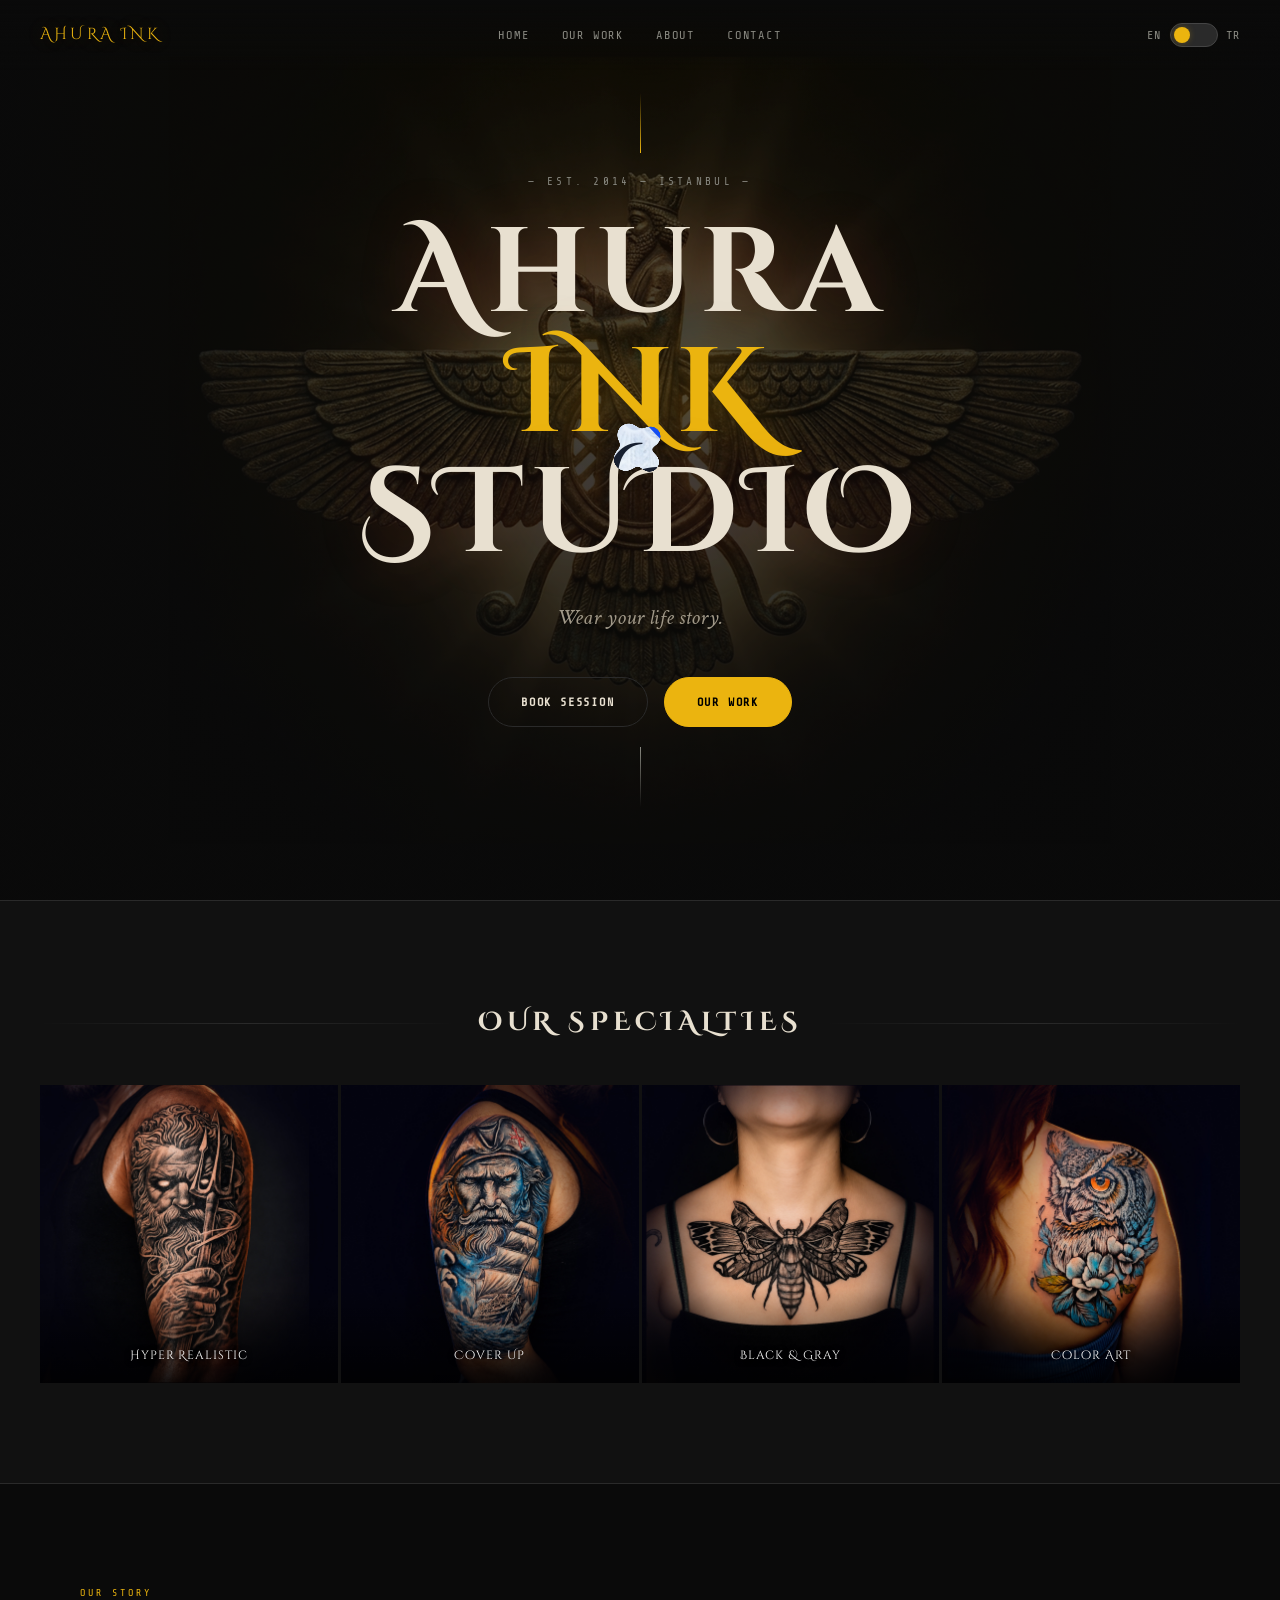
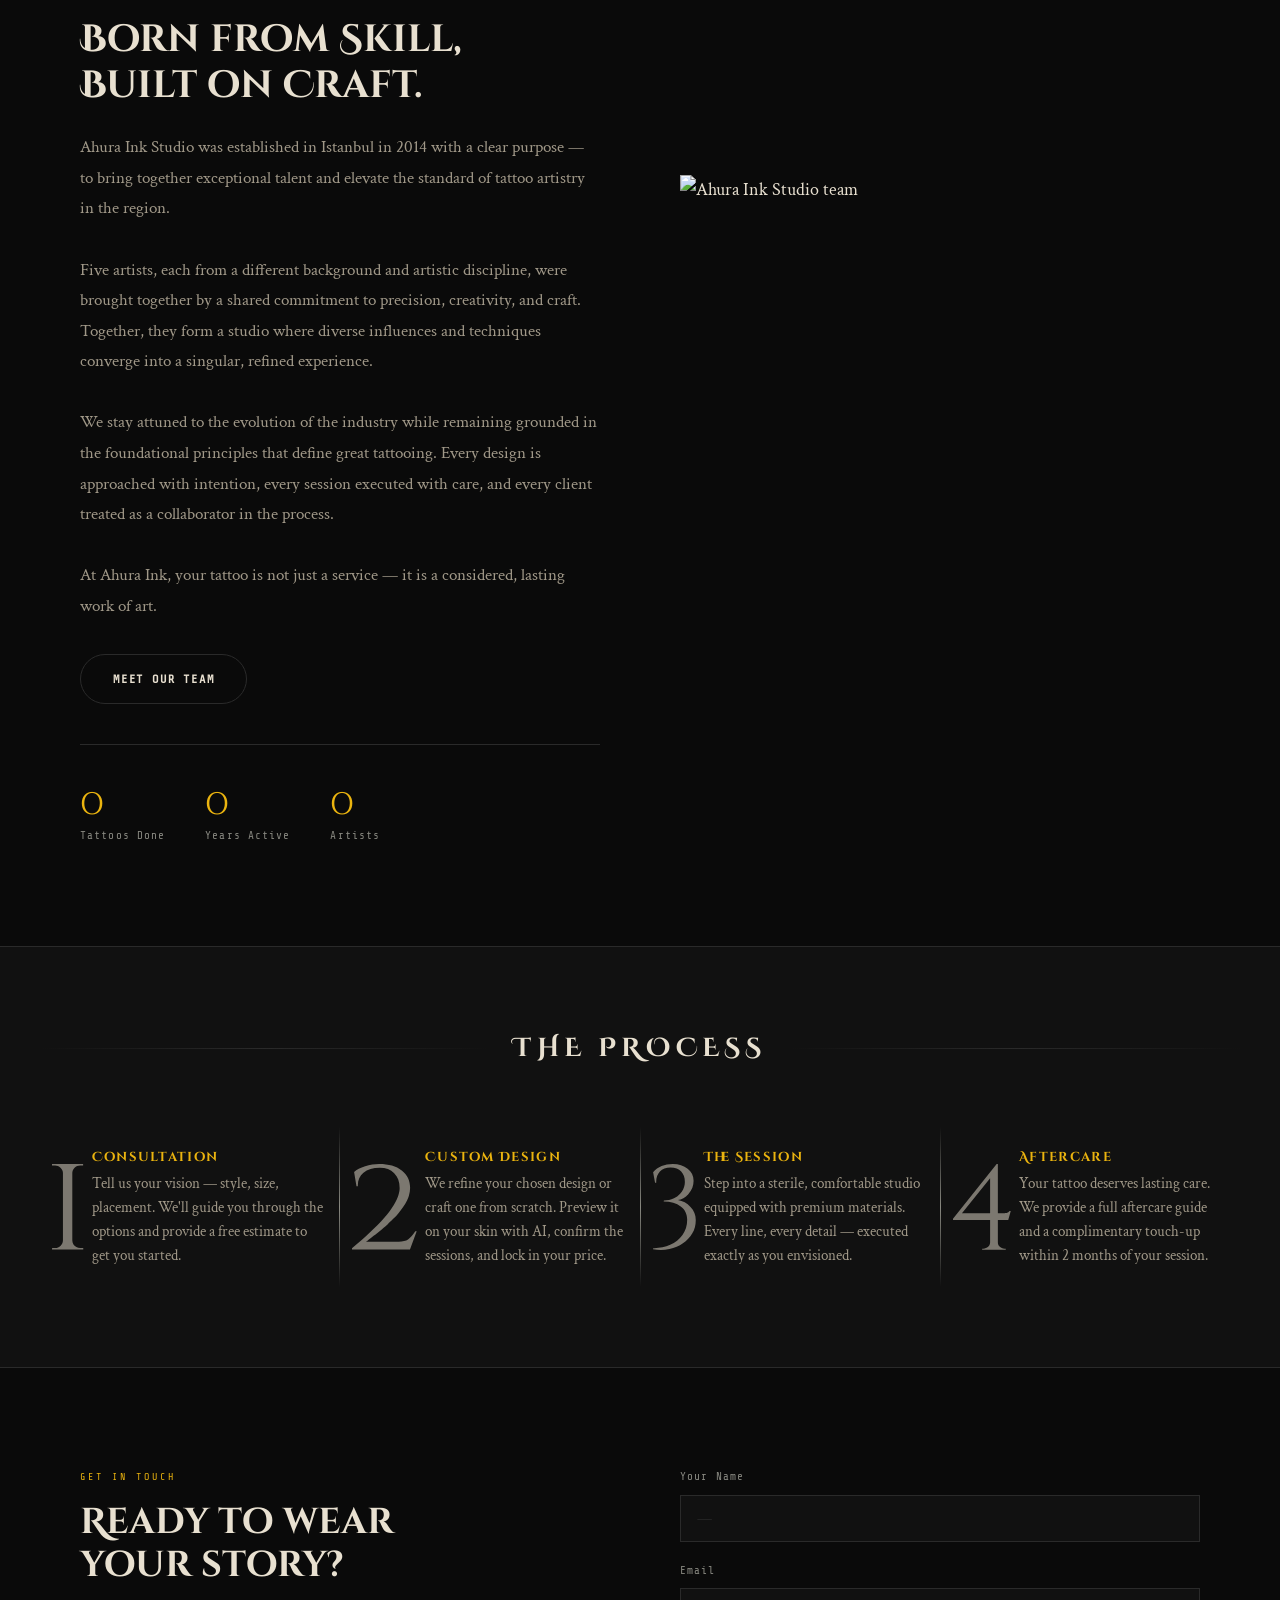
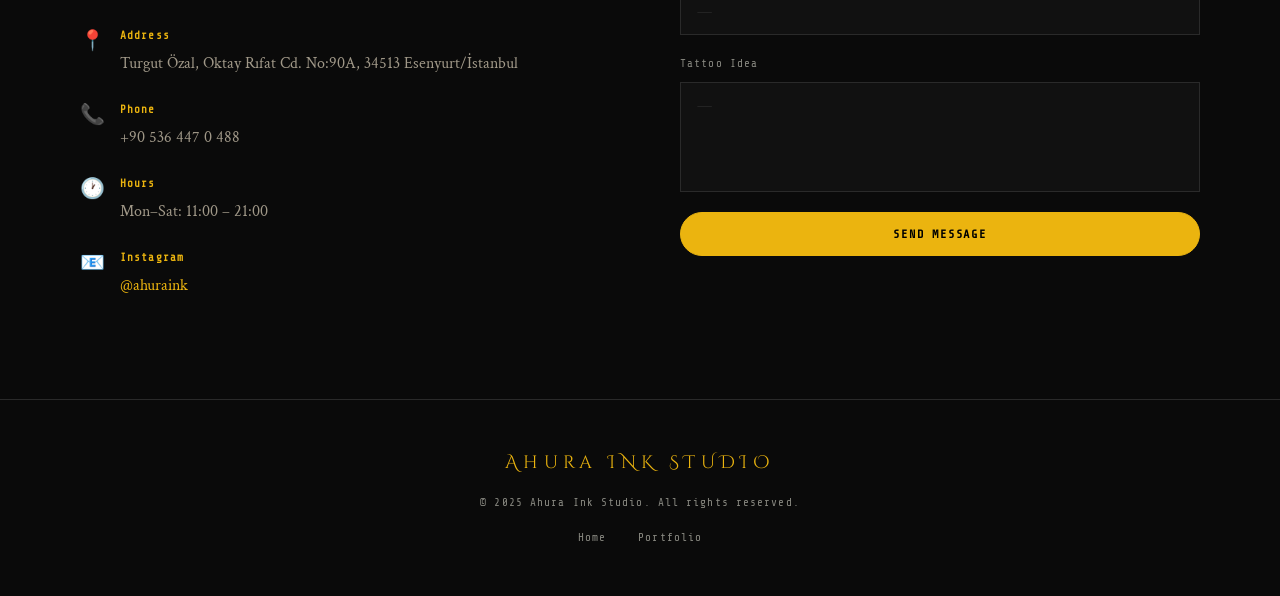
==== index.html @ 0454ef9c "Update index.html" ====
<!DOCTYPE html>
<html lang="en">
<head>
  <meta charset="UTF-8" />
  <meta name="viewport" content="width=device-width, initial-scale=1.0" />
  <title>Ahura INK STUDIO — Tattoo</title>
  <link rel="stylesheet" href="style.css" />
  <link rel="preconnect" href="https://fonts.googleapis.com" />
  <link href="https://fonts.googleapis.com/css2?family=Cinzel+Decorative:wght@400;700;900&family=Crimson+Text:ital,wght@0,400;0,600;1,400&family=Share+Tech+Mono&display=swap" rel="stylesheet" />
</head>
<body>
  <div id="ink-cursor">
    <svg viewBox="0 0 28 36" xmlns="http://www.w3.org/2000/svg">
      <path id="ink-path" d="M14 2 C14 2 24 12 24 22 C24 29 19.5 34 14 34 C8.5 34 4 29 4 22 C4 12 14 2 14 2 Z"/>
    </svg>
  </div>

  <!-- NAV -->
  <nav class="nav">
    <a href="index.html" class="nav-logo">AHURA INK</a>
    <div class="nav-links">
      <a href="index.html" class="nav-link" data-en="Home" data-tr="Ana Sayfa">Home</a>
      <a href="portfolio.html" class="nav-link" data-en="Our Work" data-tr="Eserlerimiz">Our Work</a>
      <a href="#about" class="nav-link" data-en="About" data-tr="Hakkımızda">About</a>
      <a href="#contact" class="nav-link" data-en="Contact" data-tr="İletişim">Contact</a>
    </div>
    <div class="nav-right">
      <span class="lang-label">EN</span>
      <label class="lang-switch">
        <input type="checkbox" id="langToggle" onchange="toggleLang(this)">
        <span class="lang-slider"></span>
      </label>
      <span class="lang-label">TR</span>
    </div>
    <div class="nav-mobile-right">
      <button class="mobile-lang-btn" id="mobileLangBtn" onclick="toggleMobileLangBtn()">TR</button>
      <button class="burger" onclick="toggleMenu()" aria-label="Menu">&#9776;</button>
    </div>
  </nav>

  <!-- MOBILE MENU -->
  <div class="mobile-menu" id="mobileMenu">
    <a href="index.html" onclick="toggleMenu()" data-en="Home" data-tr="Ana Sayfa">Home</a>
    <a href="portfolio.html" onclick="toggleMenu()" data-en="Our Work" data-tr="Eserlerimiz">Our Work</a>
    <a href="#about" onclick="toggleMenu()" data-en="About" data-tr="Hakkımızda">About</a>
    <a href="#contact" onclick="toggleMenu()" data-en="Contact" data-tr="İletişim">Contact</a>
  </div>

  <!-- HERO -->
  <section class="hero">
    <div class="hero-bg">
      <div class="noise-overlay"></div>
    </div>
    <div class="hero-content">
      <div class="hero-line-top"></div>
      <p class="hero-sub" data-en="— EST. 2014 — ISTANBUL —" data-tr="— KUR. 2014 — İSTANBUL —">— EST. 2014 — ISTANBUL —</p>
      <h1 class="hero-title">Ahura<br/><span class="title-accent">INK</span><br/>STUDIO</h1>
      <p class="hero-tagline" data-en="Wear your life story." data-tr="Hayat hikâyenizi giy.">Wear your life story.</p>
      <div class="hero-cta">
        <a href="#contact" class="btn-ghost" data-en="Book Session" data-tr="Randevu Al">Book Session</a>
        <a href="portfolio.html" class="btn-primary" data-en="Our Work" data-tr="Eserlerimiz">Our Work</a>
      </div>
      <div class="hero-line-bottom"></div>
    </div>
  </section>

  <!-- STYLES SECTION -->
  <section class="styles-section" id="styles">
    <div class="section-header">
      <div class="section-line"></div>
      <h2 data-en="OUR SPECIALTIES" data-tr="UZMANLIKLARIMIZ">OUR SPECIALTIES</h2>
      <div class="section-line"></div>
    </div>
    <div class="specialty-grid">

      <div class="specialty-card" style="animation-delay:.1s" data-filter="realistic" onclick="goToPortfolio('realistic')">
        <div class="specialty-img-wrap">
          <div class="specialty-img" style="background-image: url('@HyperRealistic_Cover.jpg');"></div>
        </div>
        <div class="specialty-footer">
          <h3 class="specialty-title" data-en="Hyper Realistic" data-tr="Hiper-Gerçekçi">Hyper Realistic</h3>
          <svg class="specialty-arrow" viewBox="0 0 180 144" fill="none" xmlns="http://www.w3.org/2000/svg">
            <g filter="url(#sa1)">
              <path d="M107.507 60C107.683 60 107.851 60.0786 107.965 60.2133C111.539 64.426 115.443 67.6621 119.678 69.9215C119.875 70.0267 120 70.2318 120 70.456V73.6259C120 73.8547 119.87 74.0632 119.667 74.1665C115.436 76.3137 111.536 79.5196 107.965 83.7836C107.851 83.9201 107.682 84 107.505 84H101.737C101.318 84 101.029 83.5789 101.187 83.1894C101.699 81.9224 102.251 80.7381 102.845 79.6365C103.421 78.5189 104.055 77.4594 104.746 76.4585C104.986 76.1114 104.818 75.6236 104.407 75.5328C103.631 75.3615 102.724 75.2286 101.597 75.2227L82.3589 75.0123C75.0893 74.9261 69.7394 75.699 66.3095 77.3314C64.9115 77.995 63.7917 78.8085 62.9501 79.7713C62.1087 80.7341 61.5276 81.5916 61.2074 82.3441C60.91 83.0432 60.8299 83.4279 60.6086 83.5021C60.5537 83.5206 60.4944 83.507 60.4389 83.4903C60.2011 83.419 60.0308 83.2071 60.0186 82.9583C59.8369 79.2397 60.9851 77.056 63.4627 74.2523C66.1511 71.1482 69.9457 69.0821 74.8462 68.0537C77.4574 67.4996 80.3072 67.2732 83.3952 67.3746L87.9158 67.534L90.1804 67.6682L100.027 67.9998C100.52 68.0255 101.192 68.0537 102.042 68.0848C102.923 68.1284 103.536 68.1682 103.881 68.2037L104.08 68.2048C104.564 68.2076 104.852 67.6614 104.589 67.2542C104.006 66.3527 103.455 65.4193 102.935 64.4543C102.341 63.302 101.788 62.0875 101.276 60.811C101.119 60.421 101.408 60 101.827 60H107.507Z" fill="#000000"/>
            </g>
            <defs>
              <filter id="sa1" x="0" y="0" width="180" height="144" filterUnits="userSpaceOnUse" color-interpolation-filters="sRGB">
                <feFlood flood-opacity="0" result="BackgroundImageFix"/>
                <feColorMatrix in="SourceAlpha" type="matrix" values="0 0 0 0 0 0 0 0 0 0 0 0 0 0 0 0 0 0 127 0" result="hardAlpha"/>
                <feOffset/><feGaussianBlur stdDeviation="30"/>
                <feComposite in2="hardAlpha" operator="out"/>
                <feColorMatrix type="matrix" values="0 0 0 0 0.922 0 0 0 0 0.706 0 0 0 0 0.059 0 0 0 0.35 0"/>
                <feBlend mode="normal" in2="BackgroundImageFix" result="effect1_dropShadow"/>
                <feBlend mode="normal" in="SourceGraphic" in2="effect1_dropShadow" result="shape"/>
              </filter>
            </defs>
          </svg>
        </div>
      </div>
      <div class="specialty-card" style="animation-delay:.2s" data-filter="coverup" onclick="goToPortfolio('coverup')">
        <div class="specialty-img-wrap">
          <div class="specialty-img" style="background-image: url('@CoverUp_Cover.jpg');"></div>
        </div>
        <div class="specialty-footer">
          <h3 class="specialty-title" data-en="Cover Up" data-tr="Kapatma Dövmesi">Cover Up</h3>
          <svg class="specialty-arrow" viewBox="0 0 180 144" fill="none" xmlns="http://www.w3.org/2000/svg">
            <g filter="url(#sa2)">
              <path d="M107.507 60C107.683 60 107.851 60.0786 107.965 60.2133C111.539 64.426 115.443 67.6621 119.678 69.9215C119.875 70.0267 120 70.2318 120 70.456V73.6259C120 73.8547 119.87 74.0632 119.667 74.1665C115.436 76.3137 111.536 79.5196 107.965 83.7836C107.851 83.9201 107.682 84 107.505 84H101.737C101.318 84 101.029 83.5789 101.187 83.1894C101.699 81.9224 102.251 80.7381 102.845 79.6365C103.421 78.5189 104.055 77.4594 104.746 76.4585C104.986 76.1114 104.818 75.6236 104.407 75.5328C103.631 75.3615 102.724 75.2286 101.597 75.2227L82.3589 75.0123C75.0893 74.9261 69.7394 75.699 66.3095 77.3314C64.9115 77.995 63.7917 78.8085 62.9501 79.7713C62.1087 80.7341 61.5276 81.5916 61.2074 82.3441C60.91 83.0432 60.8299 83.4279 60.6086 83.5021C60.5537 83.5206 60.4944 83.507 60.4389 83.4903C60.2011 83.419 60.0308 83.2071 60.0186 82.9583C59.8369 79.2397 60.9851 77.056 63.4627 74.2523C66.1511 71.1482 69.9457 69.0821 74.8462 68.0537C77.4574 67.4996 80.3072 67.2732 83.3952 67.3746L87.9158 67.534L90.1804 67.6682L100.027 67.9998C100.52 68.0255 101.192 68.0537 102.042 68.0848C102.923 68.1284 103.536 68.1682 103.881 68.2037L104.08 68.2048C104.564 68.2076 104.852 67.6614 104.589 67.2542C104.006 66.3527 103.455 65.4193 102.935 64.4543C102.341 63.302 101.788 62.0875 101.276 60.811C101.119 60.421 101.408 60 101.827 60H107.507Z" fill="#000000"/>
            </g>
            <defs>
              <filter id="sa2" x="0" y="0" width="180" height="144" filterUnits="userSpaceOnUse" color-interpolation-filters="sRGB">
                <feFlood flood-opacity="0" result="BackgroundImageFix"/>
                <feColorMatrix in="SourceAlpha" type="matrix" values="0 0 0 0 0 0 0 0 0 0 0 0 0 0 0 0 0 0 127 0" result="hardAlpha"/>
                <feOffset/><feGaussianBlur stdDeviation="30"/>
                <feComposite in2="hardAlpha" operator="out"/>
                <feColorMatrix type="matrix" values="0 0 0 0 0.922 0 0 0 0 0.706 0 0 0 0 0.059 0 0 0 0.35 0"/>
                <feBlend mode="normal" in2="BackgroundImageFix" result="effect1_dropShadow"/>
                <feBlend mode="normal" in="SourceGraphic" in2="effect1_dropShadow" result="shape"/>
              </filter>
            </defs>
          </svg>
        </div>
      </div>
      <div class="specialty-card" style="animation-delay:.3s" data-filter="blackgrey" onclick="goToPortfolio('blackgrey')">
        <div class="specialty-img-wrap">
          <div class="specialty-img" style="background-image: url('@BlackGray_Cover.jpg');"></div>
        </div>
        <div class="specialty-footer">
          <h3 class="specialty-title" data-en="Black &amp; Gray" data-tr="Siyah &amp; Gri">Black &amp; Gray</h3>
          <svg class="specialty-arrow" viewBox="0 0 180 144" fill="none" xmlns="http://www.w3.org/2000/svg">
            <g filter="url(#sa3)">
              <path d="M107.507 60C107.683 60 107.851 60.0786 107.965 60.2133C111.539 64.426 115.443 67.6621 119.678 69.9215C119.875 70.0267 120 70.2318 120 70.456V73.6259C120 73.8547 119.87 74.0632 119.667 74.1665C115.436 76.3137 111.536 79.5196 107.965 83.7836C107.851 83.9201 107.682 84 107.505 84H101.737C101.318 84 101.029 83.5789 101.187 83.1894C101.699 81.9224 102.251 80.7381 102.845 79.6365C103.421 78.5189 104.055 77.4594 104.746 76.4585C104.986 76.1114 104.818 75.6236 104.407 75.5328C103.631 75.3615 102.724 75.2286 101.597 75.2227L82.3589 75.0123C75.0893 74.9261 69.7394 75.699 66.3095 77.3314C64.9115 77.995 63.7917 78.8085 62.9501 79.7713C62.1087 80.7341 61.5276 81.5916 61.2074 82.3441C60.91 83.0432 60.8299 83.4279 60.6086 83.5021C60.5537 83.5206 60.4944 83.507 60.4389 83.4903C60.2011 83.419 60.0308 83.2071 60.0186 82.9583C59.8369 79.2397 60.9851 77.056 63.4627 74.2523C66.1511 71.1482 69.9457 69.0821 74.8462 68.0537C77.4574 67.4996 80.3072 67.2732 83.3952 67.3746L87.9158 67.534L90.1804 67.6682L100.027 67.9998C100.52 68.0255 101.192 68.0537 102.042 68.0848C102.923 68.1284 103.536 68.1682 103.881 68.2037L104.08 68.2048C104.564 68.2076 104.852 67.6614 104.589 67.2542C104.006 66.3527 103.455 65.4193 102.935 64.4543C102.341 63.302 101.788 62.0875 101.276 60.811C101.119 60.421 101.408 60 101.827 60H107.507Z" fill="#000000"/>
            </g>
            <defs>
              <filter id="sa3" x="0" y="0" width="180" height="144" filterUnits="userSpaceOnUse" color-interpolation-filters="sRGB">
                <feFlood flood-opacity="0" result="BackgroundImageFix"/>
                <feColorMatrix in="SourceAlpha" type="matrix" values="0 0 0 0 0 0 0 0 0 0 0 0 0 0 0 0 0 0 127 0" result="hardAlpha"/>
                <feOffset/><feGaussianBlur stdDeviation="30"/>
                <feComposite in2="hardAlpha" operator="out"/>
                <feColorMatrix type="matrix" values="0 0 0 0 0.922 0 0 0 0 0.706 0 0 0 0 0.059 0 0 0 0.35 0"/>
                <feBlend mode="normal" in2="BackgroundImageFix" result="effect1_dropShadow"/>
                <feBlend mode="normal" in="SourceGraphic" in2="effect1_dropShadow" result="shape"/>
              </filter>
            </defs>
          </svg>
        </div>
      </div>
      <div class="specialty-card" style="animation-delay:.4s" data-filter="colorart" onclick="goToPortfolio('colorart')">
        <div class="specialty-img-wrap">
          <div class="specialty-img" style="background-image: url('@ColorArt_Cover.jpg');"></div>
        </div>
        <div class="specialty-footer">
          <h3 class="specialty-title" data-en="Color Art" data-tr="Renkli Sanat">Color Art</h3>
          <svg class="specialty-arrow" viewBox="0 0 180 144" fill="none" xmlns="http://www.w3.org/2000/svg">
            <g filter="url(#sa4)">
              <path d="M107.507 60C107.683 60 107.851 60.0786 107.965 60.2133C111.539 64.426 115.443 67.6621 119.678 69.9215C119.875 70.0267 120 70.2318 120 70.456V73.6259C120 73.8547 119.87 74.0632 119.667 74.1665C115.436 76.3137 111.536 79.5196 107.965 83.7836C107.851 83.9201 107.682 84 107.505 84H101.737C101.318 84 101.029 83.5789 101.187 83.1894C101.699 81.9224 102.251 80.7381 102.845 79.6365C103.421 78.5189 104.055 77.4594 104.746 76.4585C104.986 76.1114 104.818 75.6236 104.407 75.5328C103.631 75.3615 102.724 75.2286 101.597 75.2227L82.3589 75.0123C75.0893 74.9261 69.7394 75.699 66.3095 77.3314C64.9115 77.995 63.7917 78.8085 62.9501 79.7713C62.1087 80.7341 61.5276 81.5916 61.2074 82.3441C60.91 83.0432 60.8299 83.4279 60.6086 83.5021C60.5537 83.5206 60.4944 83.507 60.4389 83.4903C60.2011 83.419 60.0308 83.2071 60.0186 82.9583C59.8369 79.2397 60.9851 77.056 63.4627 74.2523C66.1511 71.1482 69.9457 69.0821 74.8462 68.0537C77.4574 67.4996 80.3072 67.2732 83.3952 67.3746L87.9158 67.534L90.1804 67.6682L100.027 67.9998C100.52 68.0255 101.192 68.0537 102.042 68.0848C102.923 68.1284 103.536 68.1682 103.881 68.2037L104.08 68.2048C104.564 68.2076 104.852 67.6614 104.589 67.2542C104.006 66.3527 103.455 65.4193 102.935 64.4543C102.341 63.302 101.788 62.0875 101.276 60.811C101.119 60.421 101.408 60 101.827 60H107.507Z" fill="#000000"/>
            </g>
            <defs>
              <filter id="sa4" x="0" y="0" width="180" height="144" filterUnits="userSpaceOnUse" color-interpolation-filters="sRGB">
                <feFlood flood-opacity="0" result="BackgroundImageFix"/>
                <feColorMatrix in="SourceAlpha" type="matrix" values="0 0 0 0 0 0 0 0 0 0 0 0 0 0 0 0 0 0 127 0" result="hardAlpha"/>
                <feOffset/><feGaussianBlur stdDeviation="30"/>
                <feComposite in2="hardAlpha" operator="out"/>
                <feColorMatrix type="matrix" values="0 0 0 0 0.922 0 0 0 0 0.706 0 0 0 0 0.059 0 0 0 0.35 0"/>
                <feBlend mode="normal" in2="BackgroundImageFix" result="effect1_dropShadow"/>
                <feBlend mode="normal" in="SourceGraphic" in2="effect1_dropShadow" result="shape"/>
              </filter>
            </defs>
          </svg>
        </div>
      </div>

    </div>
  </section>

  <!-- ABOUT -->
  <section class="about-section" id="about">
    <div class="about-grid">
      <div class="about-text">
        <div class="section-tag" data-en="OUR STORY" data-tr="HİKAYEMİZ">OUR STORY</div>
        <h2 data-en="Born from Skill,<br/>Built on Craft." data-tr="Beceriden Doğdu,<br/>Ustalıkla İnşa Edildi.">Born from Skill,<br/>Built on Craft.</h2>
        <p data-en="Ahura Ink Studio was established in Istanbul in 2014 with a clear purpose — to bring together exceptional talent and elevate the standard of tattoo artistry in the region.<br><br>Five artists, each from a different background and artistic discipline, were brought together by a shared commitment to precision, creativity, and craft. Together, they form a studio where diverse influences and techniques converge into a singular, refined experience.<br><br>We stay attuned to the evolution of the industry while remaining grounded in the foundational principles that define great tattooing. Every design is approached with intention, every session executed with care, and every client treated as a collaborator in the process.<br><br>At Ahura Ink, your tattoo is not just a service — it is a considered, lasting work of art." data-tr="Ahura Ink Studio, 2014 yılında İstanbul'da net bir amaçla kuruldu — istisnai yetenekleri bir araya getirmek ve bölgedeki dövme sanatının standartlarını yükseltmek.<br><br>Farklı geçmişlerden ve sanatsal disiplinlerden gelen beş sanatçı; hassasiyet, yaratıcılık ve ustalığa olan ortak bağlılıkla bir araya geldi. Birlikte, çeşitli etkilerin ve tekniklerin tek, rafine bir deneyimde buluştuğu bir stüdyo oluşturdular.<br><br>Sektörün evrimine ayak uydururken, büyük dövme sanatını tanımlayan temel ilkelere bağlı kalıyoruz. Her tasarım niyetle ele alınır, her seans özenle uygulanır ve her müşteri süreçte bir ortak olarak değerlendirilir.<br><br>Ahura Ink'te dövmeniz yalnızca bir hizmet değil — düşünülmüş, kalıcı bir sanat eseridir.">Ahura Ink Studio was established in Istanbul in 2014 with a clear purpose — to bring together exceptional talent and elevate the standard of tattoo artistry in the region.<br><br>Five artists, each from a different background and artistic discipline, were brought together by a shared commitment to precision, creativity, and craft. Together, they form a studio where diverse influences and techniques converge into a singular, refined experience.<br><br>We stay attuned to the evolution of the industry while remaining grounded in the foundational principles that define great tattooing. Every design is approached with intention, every session executed with care, and every client treated as a collaborator in the process.<br><br>At Ahura Ink, your tattoo is not just a service — it is a considered, lasting work of art.</p>
        <div class="about-cta">
          <a href="about.html" class="btn-ghost" data-en="Meet Our Team" data-tr="Ekibimizle Tanışın">Meet Our Team</a>
        </div>
        <div class="about-stats">
          <div class="stat">
            <span class="stat-num" data-target="2000">0</span>
            <span class="stat-label" data-en="Tattoos Done" data-tr="Yapılan Dövme">Tattoos Done</span>
          </div>
          <div class="stat">
            <span class="stat-num" data-target="11">0</span>
            <span class="stat-label" data-en="Years Active" data-tr="Yıl Aktif">Years Active</span>
          </div>
          <div class="stat">
            <span class="stat-num" data-target="5">0</span>
            <span class="stat-label" data-en="Artists" data-tr="Sanatçı">Artists</span>
          </div>
        </div>
      </div>
      <div class="about-visual">
        <div class="about-photo">
          <img src="@About_Team.png" alt="Ahura Ink Studio team" />
        </div>
      </div>
    </div>
  </section>

  <!-- PROCESS -->
  <!-- PROCESS -->
  <section class="process-section">
    <div class="process-header">
      <div class="process-divider"></div>
      <h2 data-en="THE PROCESS" data-tr="SÜREÇ">THE PROCESS</h2>
      <div class="process-divider"></div>
    </div>
    <div class="process-steps">

      <div class="process-step">
        <img src="1.svg" class="step-svg" alt="1" />
        <div class="step-text">
          <h4 data-en="Consultation" data-tr="Danışma">Consultation</h4>
          <p data-en="Tell us your vision — style, size, placement. We'll guide you through the options and provide a free estimate to get you started." data-tr="Stilinizi, boyutunuzu ve yerleşiminizi bize anlatın. Seçenekler konusunda size rehberlik edip ücretsiz bir tahmin sunacağız.">Tell us your vision — style, size, placement. We'll guide you through the options and provide a free estimate to get you started.</p>
        </div>
      </div>

      <div class="process-step-divider"></div>

      <div class="process-step">
        <img src="2.svg" class="step-svg" alt="2" />
        <div class="step-text">
          <h4 data-en="Custom Design" data-tr="Özel Tasarım">Custom Design</h4>
          <p data-en="We refine your chosen design or craft one from scratch. Preview it on your skin with AI, confirm the sessions, and lock in your price." data-tr="Seçtiğiniz tasarımı geliştiriyor ya da sıfırdan oluşturuyoruz. Yapay zeka ile derinizde önizleyin, seansları onaylayın ve fiyatı sabitleyin.">We refine your chosen design or craft one from scratch. Preview it on your skin with AI, confirm the sessions, and lock in your price.</p>
        </div>
      </div>

      <div class="process-step-divider"></div>

      <div class="process-step">
        <img src="3.svg" class="step-svg" alt="3" />
        <div class="step-text">
          <h4 data-en="The Session" data-tr="Seans">The Session</h4>
          <p data-en="Step into a sterile, comfortable studio equipped with premium materials. Every line, every detail — executed exactly as you envisioned." data-tr="Premium malzemelerle donatılmış steril ve konforlu stüdyomuza adım atın. Her çizgi, her detay — tam hayal ettiğiniz gibi uygulandı.">Step into a sterile, comfortable studio equipped with premium materials. Every line, every detail — executed exactly as you envisioned.</p>
        </div>
      </div>

      <div class="process-step-divider"></div>

      <div class="process-step">
        <img src="4.svg" class="step-svg" alt="4" />
        <div class="step-text">
          <h4 data-en="Aftercare" data-tr="Bakım">Aftercare</h4>
          <p data-en="Your tattoo deserves lasting care. We provide a full aftercare guide and a complimentary touch-up within 2 months of your session." data-tr="Dövmeniz kalıcı bir ilgiyi hak ediyor. Kapsamlı bir bakım rehberi ve seans sonrası 2 ay içinde ücretsiz rötuş sunuyoruz.">Your tattoo deserves lasting care. We provide a full aftercare guide and a complimentary touch-up within 2 months of your session.</p>
        </div>
      </div>

    </div>
  </section>

  <!-- CONTACT -->
  <section class="contact-section" id="contact">
    <div class="contact-grid">
      <div class="contact-info">
        <div class="section-tag" data-en="GET IN TOUCH" data-tr="İLETİŞİME GEÇ">GET IN TOUCH</div>
        <h2 data-en="Ready to wear<br/>your story?" data-tr="Hikayeni<br/>taşımaya hazır mısın?">Ready to wear<br/>your story?</h2>
        <div class="contact-details">
          <div class="contact-item">
            <span class="contact-icon">📍</span>
            <div>
              <strong data-en="Address" data-tr="Adres">Address</strong>
              <p>Turgut Özal, Oktay Rıfat Cd. No:90A, 34513 Esenyurt/İstanbul</p>
            </div>
          </div>
          <div class="contact-item">
            <span class="contact-icon">📞</span>
            <div>
              <strong data-en="Phone" data-tr="Telefon">Phone</strong>
              <p>+90 536 447 0 488</p>
            </div>
          </div>
          <div class="contact-item">
            <span class="contact-icon">🕐</span>
            <div>
              <strong data-en="Hours" data-tr="Çalışma Saatleri">Hours</strong>
              <p data-en="Mon–Sat: 11:00 – 21:00" data-tr="Pzt–Cmt: 11:00 – 21:00">Mon–Sat: 11:00 – 21:00</p>
            </div>
          </div>
          <div class="contact-item">
            <span class="contact-icon">📧</span>
             <div>
              <strong>Instagram</strong>
              <p><a href="https://instagram.com/ahuraink" target="_blank" style="color:#EBB40F; text-decoration:none;">@ahuraink</a></p>
            </div>
          </div>
        </div>
      </div>
      <div class="contact-form-wrap">
        <form class="contact-form" onsubmit="submitForm(event)">
          <div class="form-group">
            <label data-en="Your Name" data-tr="Adınız">Your Name</label>
            <input type="text" required placeholder="—" />
          </div>
          <div class="form-group">
            <label>Email</label>
            <input type="email" required placeholder="—" />
          </div>
          <div class="form-group">
            <label data-en="Tattoo Idea" data-tr="Dövme Fikri">Tattoo Idea</label>
            <textarea rows="4" placeholder="—"></textarea>
          </div>
          <button type="submit" class="btn-primary" data-en="Send Message" data-tr="Mesaj Gönder">Send Message</button>
          <p class="form-success" id="formSuccess" data-en="✔ Message sent! We'll contact you soon." data-tr="✔ Mesaj gönderildi! Yakında sizi arayacağız.">✔ Message sent! We'll contact you soon.</p>
        </form>
      </div>
    </div>
  </section>

  <!-- FOOTER -->
  <footer class="footer">
    <div class="footer-inner">
      <div class="footer-logo">Ahura INK STUDIO</div>
      <p class="footer-copy" data-en="© 2025 Ahura Ink Studio. All rights reserved." data-tr="© 2025 Ahura Ink Studio. Tüm hakları saklıdır.">© 2025 Ahura Ink Studio. All rights reserved.</p>
      <div class="footer-links">
        <a href="index.html" data-en="Home" data-tr="Ana Sayfa">Home</a>
        <a href="portfolio.html" data-en="Portfolio" data-tr="Portfolyo">Portfolio</a>
      </div>
    </div>
  </footer>

  <script src="main.js"></script>
</body>
</html>
---- style.css ----
/* ===========================
   DARK INK STUDIO — CSS
   Dark Gothic Aesthetic
   =========================== */

:root {
  --black:    #0a0a0a;
  --deep:     #111111;
  --dark:     #1a1a1a;
  --mid:      #2a2a2a;
  --surface:  #1e1e1e;
  --red:      #EBB40F;
  --red-dim:  #a07a08;
  --red-glow: rgba(235,180,15,0.25);
  --gold:     #b8963e;
  --gold-dim: #7a6228;
  --bone:     #d4c9b0;
  --muted:    #888880;
  --text:     #e8e0d0;
  --text-dim: #a09888;
  --font-display: 'Cinzel Decorative', serif;
  --font-body:    'Crimson Text', serif;
  --font-mono:    'Share Tech Mono', monospace;
}

*, *::before, *::after { box-sizing: border-box; margin: 0; padding: 0; }

html { scroll-behavior: smooth; }

body {
  background: var(--black);
  color: var(--text);
  font-family: var(--font-body);
  font-size: 18px;
  line-height: 1.7;
  overflow-x: hidden;
  cursor: none;
}

a { color: inherit; text-decoration: none; }

img { max-width: 100%; display: block; }

/* ===========================
   NOISE OVERLAY
=========================== */
.noise-overlay {
  position: absolute; inset: 0; pointer-events: none; z-index: 1;
  background-image: url("data:image/svg+xml,%3Csvg viewBox='0 0 256 256' xmlns='http://www.w3.org/2000/svg'%3E%3Cfilter id='n'%3E%3CfeTurbulence type='fractalNoise' baseFrequency='0.9' numOctaves='4' stitchTiles='stitch'/%3E%3C/filter%3E%3Crect width='100%25' height='100%25' filter='url(%23n)' opacity='0.04'/%3E%3C/svg%3E");
  background-size: 200px 200px;
  opacity: 0.6;
}

/* ===========================
   LANGUAGE BAR
=========================== */
.lang-bar {
  display: none;
}
.lang-label {
  font-family: var(--font-mono); font-size: 12px; letter-spacing: .1em;
  color: var(--muted);
}
/* Toggle switch — 48x24px */
.lang-switch { position: relative; display: inline-block; width: 48px; height: 24px; cursor: pointer; }
.lang-switch input { opacity: 0; width: 0; height: 0; }
.lang-slider {
  position: absolute; inset: 0; background: var(--mid);
  border-radius: 24px; transition: background .2s;
  border: 1px solid #444;
}
.lang-slider::before {
  content: ''; position: absolute; height: 16px; width: 16px;
  left: 3px; top: 3px; background: var(--red);
  border-radius: 50%; transition: transform .2s;
  box-shadow: 0 0 6px var(--red-glow);
}
.lang-switch input:checked + .lang-slider::before { transform: translateX(24px); }

/* ===========================
   NAV
=========================== */
.nav {
  position: fixed; top: 0; left: 0; right: 0; z-index: 100;
  display: grid; grid-template-columns: 1fr auto 1fr;
  align-items: center;
  padding: 0 40px; height: 70px;
  background: linear-gradient(to bottom, rgba(10,10,10,0.98), rgba(10,10,10,0));
  transition: background .3s;
}
.nav.scrolled {
  background: rgba(10,10,10,0.97);
  border-bottom: 1px solid var(--mid);
}
.nav-logo {
  font-family: var(--font-display); font-size: 16px;
  letter-spacing: .2em; color: var(--red);
  text-shadow: 0 0 20px var(--red-glow);
  justify-self: start;
}
.nav-links { display: flex; gap: 32px; align-items: center; }
.nav-link {
  font-family: var(--font-mono); font-size: 12px; letter-spacing: .15em;
  text-transform: uppercase; color: var(--muted);
  transition: color .2s; position: relative;
}
.nav-link::after {
  content: ''; position: absolute; bottom: -3px; left: 0; right: 100%;
  height: 1px; background: var(--red); transition: right .3s;
}
.nav-link:hover, .nav-link.active { color: var(--text); }
.nav-link:hover::after, .nav-link.active::after { right: 0; }
.nav-right {
  display: flex; align-items: center; gap: 8px;
  justify-self: end;
}
.burger {
  display: none; background: none; border: none;
  color: var(--text); font-size: 20px; cursor: pointer; padding: 0;
}
.mobile-lang-btn {
  display: none;
  font-family: var(--font-mono); font-size: 12px; letter-spacing: .15em;
  text-transform: uppercase; color: var(--text);
  background: none; border: none; cursor: pointer;
  padding: 0;
}
.nav-mobile-right { display: none; }
.nav-right-mobile {
  display: none; align-items: center; gap: 12px;
}
.lang-bar-mobile {
  display: flex; align-items: center; gap: 6px;
}

/* ===========================
   MOBILE MENU
=========================== */
.mobile-menu {
  display: none; flex-direction: column;
  position: fixed; inset: 0; z-index: 99;
  background: rgba(10,10,10,0.98);
  align-items: flex-end; justify-content: center;
  gap: 32px; padding: 0 40px;
}
.mobile-menu.open { display: flex; }
.mobile-menu a {
  font-family: var(--font-display); font-size: 22px;
  color: var(--text); letter-spacing: .1em;
  transition: color .2s;
}
.mobile-menu a:hover { color: var(--red); }

/* ===========================
   BUTTONS
=========================== */
.btn-primary {
  display: inline-block;
  background: var(--red); color: #000;
  font-family: var(--font-mono); font-size: 12px; font-weight: 700; letter-spacing: .15em;
  text-transform: uppercase; padding: 14px 32px;
  border: 1px solid var(--red); border-radius: 50px;
  transition: all .25s; position: relative; overflow: hidden;
}
.btn-primary::before {
  content: ''; position: absolute; inset: 0;
  background: rgba(255,255,255,0.08);
  transform: translateX(-100%); transition: transform .3s;
}
.btn-primary:hover { background: transparent; color: var(--red); }
.btn-primary:hover::before { transform: translateX(0); }

.btn-ghost {
  display: inline-block;
  background: transparent; color: var(--text);
  font-family: var(--font-mono); font-size: 12px; font-weight: 700; letter-spacing: .15em;
  text-transform: uppercase; padding: 14px 32px;
  border: 1px solid var(--mid); border-radius: 50px;
  transition: all .25s;
}
.btn-ghost:hover { border-color: var(--red); color: var(--red); }

/* ===========================
   HERO
=========================== */
.hero {
  min-height: 100vh; display: flex; align-items: center; justify-content: center;
  position: relative; overflow: hidden;
  background: var(--black);
}
.hero-bg {
  position: absolute; inset: 0;
  background-image: url('Hero_BG.jpg');
  background-size: cover;
  background-position: center center;
  background-repeat: no-repeat;
  opacity: 0.75;
  z-index: 0;
}
.hero-bg::after {
  content: '';
  position: absolute; inset: 0;
  background: radial-gradient(ellipse at center top, rgba(18,14,0,0.6) 0%, rgba(10,10,10,0.85) 70%);
  z-index: 1;
}
.skull-deco {
  position: absolute; font-size: 300px; opacity: 0.03;
  pointer-events: none; user-select: none;
  animation: float 8s ease-in-out infinite;
  z-index: 2;
}
.skull-1 { top: -80px; left: -80px; animation-delay: 0s; }
.skull-2 { bottom: -80px; right: -80px; animation-delay: 4s; }

@keyframes float {
  0%, 100% { transform: translateY(0) rotate(-5deg); }
  50%       { transform: translateY(-20px) rotate(5deg); }
}

.hero-line-top {
  width: 1px; height: 60px; margin: 0 auto 20px;
  background: linear-gradient(to bottom, transparent, var(--red));
}
.hero-line-bottom {
  width: 1px; height: 60px; margin: 20px auto 0;
  background: linear-gradient(to bottom, var(--muted), transparent);
}

.hero-content {
  position: relative; z-index: 2; text-align: center;
  padding: 0 20px; max-width: 800px;
}
.hero-sub {
  font-family: var(--font-mono); font-size: 11px; letter-spacing: .3em;
  color: var(--muted); margin-bottom: 24px;
  animation: fadeUp .8s ease both;
}
.hero-title {
  font-family: var(--font-display); font-size: clamp(56px, 12vw, 120px);
  line-height: 1; letter-spacing: .05em; color: var(--text);
  text-shadow: 0 0 60px rgba(200,50,40,0.2);
  animation: fadeUp .8s ease .2s both;
}
.title-accent {
  color: var(--red);
  text-shadow: 0 0 40px var(--red-glow), 0 0 80px rgba(192,57,43,0.1);
}
.hero-tagline {
  font-family: var(--font-body); font-style: italic; font-size: 22px;
  color: var(--text-dim); margin: 24px 0 40px;
  animation: fadeUp .8s ease .4s both;
}
.hero-cta {
  display: flex; gap: 16px; justify-content: center; flex-wrap: wrap;
  animation: fadeUp .8s ease .6s both;
}
.scroll-line {
  width: 1px; height: 40px; background: linear-gradient(to bottom, var(--muted), transparent);
}
@keyframes fadeUp {
  from { opacity:0; transform: translateY(30px); }
  to   { opacity:1; transform: translateY(0); }
}
@keyframes fadeIn {
  from { opacity:0; } to { opacity:1; }
}

/* ===========================
   SECTION HEADERS
=========================== */
.section-header {
  display: flex; align-items: center; gap: 24px;
  margin-bottom: 60px; padding: 0 40px;
  justify-content: center;
}
.section-header h2 {
  font-family: var(--font-display); font-size: clamp(18px, 3vw, 26px);
  letter-spacing: .2em; white-space: nowrap; color: var(--text);
  text-align: center;
}
.section-line {
  flex: 1; height: 1px;
  background: linear-gradient(to right, transparent, var(--mid), transparent);
}
.section-tag {
  font-family: var(--font-mono); font-size: 10px; letter-spacing: .3em;
  color: var(--red); margin-bottom: 16px; display: block;
}

/* ===========================
   STYLES SECTION — SPECIALTY CARDS
=========================== */
.styles-section {
  padding: 100px 40px;
  background: var(--deep);
  border-top: 1px solid var(--mid);
  border-bottom: 1px solid var(--mid);
}
.styles-section .section-header {
  padding: 0;
  margin-bottom: 40px;
}
.specialty-grid {
  display: grid;
  grid-template-columns: repeat(4, 1fr);
  gap: 3px;
  max-width: 1200px; margin: 0 auto;
}
.specialty-card {
  position: relative;
  overflow: hidden;
  cursor: pointer;
  aspect-ratio: 1/1;
  background: var(--dark);
  border: none;
  transition: transform .45s cubic-bezier(0.25, 0.46, 0.45, 0.94);
}
.specialty-card:hover { transform: scale(0.96); }

.specialty-img-wrap {
  position: absolute; inset: 0;
  overflow: hidden;
}
.specialty-img {
  width: 100%; height: 100%;
  background-color: #ffffff;
  background-size: cover;
  background-position: center;
  transform: scale(1);
  transition: transform .5s cubic-bezier(0.25, 0.46, 0.45, 0.94);
}
.specialty-card:hover .specialty-img { transform: scale(1.08); }

.specialty-footer {
  position: absolute; bottom: 0; left: 0; right: 0;
  padding: 56px 16px 18px;
  background: linear-gradient(to bottom, rgba(0,0,0,0) 0%, rgba(0,0,0,0.82) 100%);
  display: flex; align-items: flex-end; justify-content: center;
}
.specialty-footer::after {
  content: '';
  position: absolute; bottom: 0; left: 0; right: 0;
  height: 3px;
  background: var(--red);
  transform: scaleX(0);
  transform-origin: center;
  transition: transform .35s ease;
}
.specialty-card:hover .specialty-footer::after { transform: scaleX(1); }

.specialty-title {
  font-family: var(--font-display);
  font-size: 12px; font-weight: 400;
  letter-spacing: .08em;
  color: #ffffff;
  text-align: center;
  text-shadow: 0 1px 6px rgba(0,0,0,0.8);
  transition: color .3s ease;
}
.specialty-card:hover .specialty-title { color: var(--red); }

.specialty-arrow-wrap { display: none; }
.specialty-arrow { display: none; }

@media (max-width: 900px) {
  .specialty-grid { grid-template-columns: repeat(2, 1fr); }
}
@media (max-width: 640px) {
  .specialty-grid { grid-template-columns: repeat(2, 1fr); }
  .specialty-title { font-size: 10px; }
}

/* ===========================
   ABOUT SECTION
=========================== */
.about-section {
  padding: 100px 40px;
  max-width: 1200px; margin: 0 auto;
}
.about-grid {
  display: grid; grid-template-columns: 1fr 1fr;
  gap: 80px; align-items: center;
}
.about-text h2 {
  font-family: var(--font-display); font-size: clamp(24px, 3.5vw, 38px);
  line-height: 1.2; color: var(--text); margin-bottom: 24px;
}
.about-text p {
  font-size: 17px; color: var(--text-dim); line-height: 1.8;
  margin-bottom: 20px;
}
.about-stats {
  display: flex; gap: 40px; margin-top: 40px;
  padding-top: 40px; border-top: 1px solid var(--mid);
}
.stat { display: flex; flex-direction: column; }
.stat-num {
  font-family: var(--font-display); font-size: 36px; color: var(--red);
  line-height: 1;
}
.stat-label {
  font-family: var(--font-mono); font-size: 11px; letter-spacing: .1em;
  color: var(--muted); margin-top: 6px;
}
.about-cta {
  margin-top: 32px;
}
.about-visual {
  display: flex; align-items: stretch;
}
.about-photo {
  width: 100%; height: 100%;
  min-height: 480px;
  display: flex; align-items: stretch;
}
.about-photo img {
  width: 100%; height: 100%;
  object-fit: cover;
  object-position: center;
  display: block;
}

/* ===========================
   PROCESS SECTION
=========================== */
/* ===========================
   PROCESS SECTION
=========================== */
.process-section {
  background: var(--deep);
  border-top: 1px solid var(--mid);
  border-bottom: 1px solid var(--mid);
  padding: 80px 40px;
}
.process-header {
  display: flex; align-items: center; gap: 24px;
  max-width: 1200px; margin: 0 auto 56px;
}
.process-header h2 {
  font-family: var(--font-display);
  font-size: 26px; font-weight: 700;
  letter-spacing: 5.2px; color: var(--text);
  white-space: nowrap;
}
.process-divider {
  flex: 1; height: 1px;
  background: linear-gradient(90deg, transparent 0%, var(--mid) 50%, transparent 100%);
}
.process-steps {
  display: flex; flex-direction: row;
  align-items: stretch;
  max-width: 1200px; margin: 0 auto;
}
.process-step {
  flex: 1;
  display: flex; flex-direction: row;
  align-items: center;
  gap: 8px;
  padding: 12px;
  border-radius: 24px;
  min-height: 160px;
}
.process-step-divider {
  display: block;
  width: 1px; align-self: stretch;
  background: linear-gradient(to bottom, transparent 0%, #888880 50%, transparent 100%);
  flex-shrink: 0;
}
.step-svg {
  height: 86px;
  width: auto;
  flex-shrink: 0;
  display: block;
}
.step-text {
  display: flex; flex-direction: column;
  gap: 4px; flex: 1;
}
.process-step h4 {
  font-family: var(--font-display);
  font-size: 13px; font-weight: 700;
  letter-spacing: 1.3px;
  color: var(--red);
  line-height: 22px;
  margin: 0;
}
.process-step p {
  font-family: var(--font-body);
  font-size: 15px; font-weight: 400;
  line-height: 24px;
  color: var(--text-dim);
  margin: 0;
}
.process-arrow { display: none; }

@media (max-width: 900px) {
  .process-steps {
    flex-direction: column;
    align-items: stretch;
    gap: 0;
  }
  .process-step {
    min-height: auto;
    padding: 28px 12px;
  }
  .process-step-divider {
    display: block;
    width: auto; height: 1px; align-self: auto;
    background: linear-gradient(to right, transparent 0%, #888880 50%, transparent 100%);
    margin: 0;
  }
  .step-svg {
    height: 64px;
    width: 80px;
    object-fit: contain;
    object-position: center;
    flex-shrink: 0;
  }
}
@media (max-width: 640px) {
  .process-section { padding: 60px 20px; }
  .process-header { margin-bottom: 36px; }
  .process-header h2 { font-size: 18px; letter-spacing: 3px; }
  .step-svg {
    height: 56px;
    width: 80px;
    object-fit: contain;
    object-position: center;
  }
}

/* ===========================
   CONTACT SECTION
=========================== */
.contact-section {
  padding: 100px 40px;
  max-width: 1200px; margin: 0 auto;
}
.contact-grid {
  display: grid; grid-template-columns: 1fr 1fr;
  gap: 80px; align-items: start;
}
.contact-info h2 {
  font-family: var(--font-display); font-size: clamp(22px, 3vw, 36px);
  line-height: 1.2; margin-bottom: 40px; color: var(--text);
}
.contact-details { display: flex; flex-direction: column; gap: 24px; }
.contact-item { display: flex; gap: 16px; align-items: flex-start; }
.contact-icon { font-size: 20px; margin-top: 2px; flex-shrink: 0; }
.contact-item strong {
  display: block; font-family: var(--font-mono); font-size: 11px;
  letter-spacing: .1em; color: var(--red); margin-bottom: 4px;
}
.contact-item p { font-size: 16px; color: var(--text-dim); }

.contact-form { display: flex; flex-direction: column; gap: 20px; }
.form-group { display: flex; flex-direction: column; gap: 8px; }
.form-group label {
  font-family: var(--font-mono); font-size: 11px; letter-spacing: .1em;
  color: var(--muted);
}
.form-group input, .form-group textarea {
  background: var(--deep); border: 1px solid var(--mid);
  color: var(--text); font-family: var(--font-body); font-size: 16px;
  padding: 12px 16px; outline: none; resize: none;
  transition: border-color .2s;
}
.form-group input:focus, .form-group textarea:focus {
  border-color: var(--red);
}
.form-group input::placeholder, .form-group textarea::placeholder { color: var(--mid); }
.form-success {
  display: none; font-family: var(--font-mono); font-size: 12px;
  color: var(--gold); letter-spacing: .05em;
}
.form-success.visible { display: block; }

/* ===========================
   FOOTER
=========================== */
.footer {
  background: var(--black);
  border-top: 1px solid var(--mid);
  padding: 48px 40px;
}
.footer-inner {
  max-width: 1200px; margin: 0 auto;
  display: flex; flex-direction: column; align-items: center; gap: 16px;
  text-align: center;
}
.footer-logo {
  font-family: var(--font-display); font-size: 18px;
  letter-spacing: .3em; color: var(--red);
}
.footer-copy {
  font-family: var(--font-mono); font-size: 11px;
  letter-spacing: .1em; color: var(--muted);
}
.footer-links { display: flex; gap: 32px; }
.footer-links a {
  font-family: var(--font-mono); font-size: 11px;
  letter-spacing: .1em; color: var(--muted);
  transition: color .2s;
}
.footer-links a:hover { color: var(--red); }

/* ===========================
   PAGE HEADER (Portfolio)
=========================== */
.page-header {
  min-height: 50vh; display: flex; flex-direction: column;
  align-items: center; justify-content: center;
  position: relative; overflow: hidden;
  background: radial-gradient(ellipse at center, #120e00 0%, var(--black) 70%);
  text-align: center; padding: 120px 40px 80px;
}
.page-title {
  font-family: var(--font-display); font-size: clamp(40px, 8vw, 90px);
  letter-spacing: .2em; color: var(--text); position: relative; z-index: 2;
  animation: fadeUp .8s ease .2s both;
}
.page-subtitle {
  font-family: var(--font-body); font-style: italic; font-size: 20px;
  color: var(--text-dim); margin-top: 16px; position: relative; z-index: 2;
  animation: fadeUp .8s ease .4s both;
}

/* ===========================
   FILTER BAR
=========================== */
.filter-bar {
  display: flex; gap: 2px; justify-content: center; flex-wrap: wrap;
  padding: 32px 40px;
  background: var(--deep); border-bottom: 1px solid var(--mid);
}
.filter-btn {
  background: var(--dark); border: 1px solid var(--mid);
  color: var(--muted); font-family: var(--font-mono);
  font-size: 11px; letter-spacing: .12em; text-transform: uppercase;
  padding: 10px 20px; cursor: pointer; transition: all .2s;
}
.filter-btn:hover { border-color: var(--red); color: var(--text); }
.filter-btn.active { background: var(--red); border-color: var(--red); color: #fff; }

/* ===========================
   GALLERY
=========================== */
.gallery-section { padding: 60px 40px 100px; }
.gallery-grid {
  display: grid;
  grid-template-columns: repeat(auto-fill, minmax(280px, 1fr));
  gap: 4px; max-width: 1200px; margin: 0 auto;
  grid-auto-rows: 300px;
}
.gallery-item--wide { grid-column: span 2; }
.gallery-item--tall { grid-row: span 2; }

.gallery-item {
  position: relative; overflow: hidden; cursor: pointer;
  background: var(--dark);
  transition: transform .3s;
}
.gallery-item:hover { z-index: 2; transform: scale(1.02); }

.gallery-thumb {
  width: 100%; height: 100%;
  display: flex; align-items: center; justify-content: center;
}
/* Placeholder backgrounds until real photos are added */
.gothic-1     { background: linear-gradient(135deg, #1a0505 0%, #2d0f0f 100%); }
.gothic-2     { background: linear-gradient(135deg, #110812 0%, #21122a 100%); }
.gothic-3     { background: linear-gradient(135deg, #0a0a15 0%, #161628 100%); }
.gothic-4     { background: linear-gradient(135deg, #150505 0%, #1e0a0a 100%); }
.blackgrey-1  { background: linear-gradient(135deg, #111 0%, #222 100%); }
.blackgrey-2  { background: linear-gradient(135deg, #0f0f0f 0%, #1c1c1c 100%); }
.blackgrey-3  { background: linear-gradient(135deg, #0d0d12 0%, #18181f 100%); }
.neo-1        { background: linear-gradient(135deg, #120a03 0%, #1e1005 100%); }
.neo-2        { background: linear-gradient(135deg, #120508 0%, #200a10 100%); }
.neo-3        { background: linear-gradient(135deg, #0a0a12 0%, #15152a 100%); }
.fineline-1   { background: linear-gradient(135deg, #0d1010 0%, #161e1e 100%); }
.fineline-2   { background: linear-gradient(135deg, #100d10 0%, #1a1520 100%); }

.thumb-placeholder {
  font-size: 64px; opacity: 0.15; filter: grayscale(1);
  transition: opacity .3s;
}
.gallery-item:hover .thumb-placeholder { opacity: 0.3; }

.gallery-overlay {
  position: absolute; bottom: 0; left: 0; right: 0;
  padding: 20px 20px 18px;
  background: linear-gradient(to top, rgba(0,0,0,0.9) 0%, transparent 100%);
  display: flex; flex-direction: column; gap: 4px;
  transform: translateY(8px); opacity: 0;
  transition: all .3s;
}
.gallery-item:hover .gallery-overlay { opacity: 1; transform: translateY(0); }
.gallery-cat {
  font-family: var(--font-mono); font-size: 10px; letter-spacing: .15em;
  color: var(--red);
}
.gallery-title {
  font-family: var(--font-display); font-size: 14px; color: var(--text);
}
.gallery-item.hidden { display: none; }

/* ===========================
   LIGHTBOX
=========================== */
.lightbox {
  display: none; position: fixed; inset: 0; z-index: 999;
  background: rgba(0,0,0,0.95); align-items: center; justify-content: center;
  cursor: pointer;
}
.lightbox.open { display: flex; animation: fadeIn .3s ease; }
.lightbox-close {
  position: absolute; top: 24px; right: 32px;
  background: none; border: none; color: var(--text);
  font-size: 24px; cursor: pointer; opacity: 0.6; transition: opacity .2s;
}
.lightbox-close:hover { opacity: 1; }
.lightbox-content {
  display: flex; gap: 40px; align-items: center;
  cursor: default; padding: 40px; max-width: 900px;
}
.lightbox-image {
  width: 400px; height: 500px; background: var(--dark);
  border: 1px solid var(--mid);
  display: flex; align-items: center; justify-content: center;
  font-size: 80px; opacity: 0.3; flex-shrink: 0;
}
.lightbox-info {
  display: flex; flex-direction: column; gap: 16px;
}
.lightbox-cat {
  font-family: var(--font-mono); font-size: 11px; letter-spacing: .2em;
  color: var(--red);
}
.lightbox-title {
  font-family: var(--font-display); font-size: 24px; color: var(--text);
}

/* ===========================
   PORTFOLIO CTA
=========================== */
.portfolio-cta {
  text-align: center; padding: 100px 40px;
  position: relative; overflow: hidden;
  background: radial-gradient(ellipse at center, #12100 0%, var(--black) 70%);
  border-top: 1px solid var(--mid);
}
.portfolio-cta h2 {
  font-family: var(--font-display); font-size: clamp(24px, 4vw, 44px);
  color: var(--text); margin-bottom: 16px; position: relative; z-index: 2;
}
.portfolio-cta p {
  font-style: italic; font-size: 20px; color: var(--text-dim);
  margin-bottom: 36px; position: relative; z-index: 2;
}

/* ===========================
   SCROLL ANIMATIONS
=========================== */
.reveal {
  opacity: 0; transform: translateY(24px);
  transition: opacity .7s ease, transform .7s ease;
}
.reveal.visible { opacity: 1; transform: translateY(0); }

/* ===========================
   RESPONSIVE
=========================== */
@media (max-width: 900px) {
  .about-grid, .contact-grid { grid-template-columns: 1fr; gap: 48px; }
  .about-visual { display: none; }
  .process-steps { flex-direction: column; align-items: center; }
  .gallery-item--wide { grid-column: span 1; }
}
@media (max-width: 640px) {
  .nav { padding: 0 20px; display: flex; justify-content: space-between; align-items: center; }
  .nav-links { display: none; }
  .nav-right { display: none; }
  .burger { display: block; }
  .mobile-lang-btn { display: block; }
  .nav-mobile-right { display: flex; align-items: center; gap: 12px; }
  .hero-title { font-size: clamp(44px, 15vw, 80px); }
  .hero-cta { flex-direction: column; align-items: stretch; }
  .hero-cta .btn-primary,
  .hero-cta .btn-ghost { text-align: center; }
  .styles-section, .about-section, .contact-section,
  .process-section, .gallery-section { padding: 60px 20px; }
  .section-header { padding: 0 20px; }
  .filter-bar { padding: 20px; gap: 4px; }
  .filter-btn { font-size: 10px; padding: 8px 12px; }
  .gallery-grid { grid-template-columns: 1fr 1fr; grid-auto-rows: 200px; }
  .lightbox-content { flex-direction: column; padding: 80px 20px 20px; }
  .lightbox-image { width: 100%; height: 250px; }
  .about-stats { gap: 24px; }
  .stat-num { font-size: 28px; }

  .hero-line-top {
    position: relative;
    margin: 0 auto 20px;
  }
}

/* ===========================
   PERSIAN DECO (Hero)
=========================== */
.persian-deco {
  position: absolute; pointer-events: none; user-select: none;
  color: var(--red); opacity: 0.04;
  animation: float 10s ease-in-out infinite;
}
.persian-1 { top: -40px; left: -60px; width: 320px; height: 320px; animation-delay: 0s; }
.persian-2 { bottom: -40px; right: -40px; width: 280px; height: 280px; animation-delay: 5s; opacity: 0.03; }

/* Faravahar in about frame */
.faravahar-svg { width: 160px; height: 180px; display: block; }

/* Contact icon SVG sizing */
.contact-icon svg { display: block; }
.contact-icon { display: flex; align-items: center; justify-content: center; width: 24px; height: 24px; flex-shrink: 0; margin-top: 2px; }

/* ===========================
   INK CURSOR
=========================== */
* { cursor: none !important; }
#ink-cursor {
  position: fixed;
  top: 0; left: 0;
  width: 56px; height: 56px;
  pointer-events: none;
  z-index: 99999;
  transform: translate(-50%, -50%);
  mix-blend-mode: difference;
  will-change: transform;
}
#ink-cursor svg {
  width: 100%; height: 100%;
  fill: #ffffff;
  filter: none;
}
@media (hover: none) {
  #ink-cursor { display: none; }
  * { cursor: auto !important; }
  body { cursor: auto; }
}
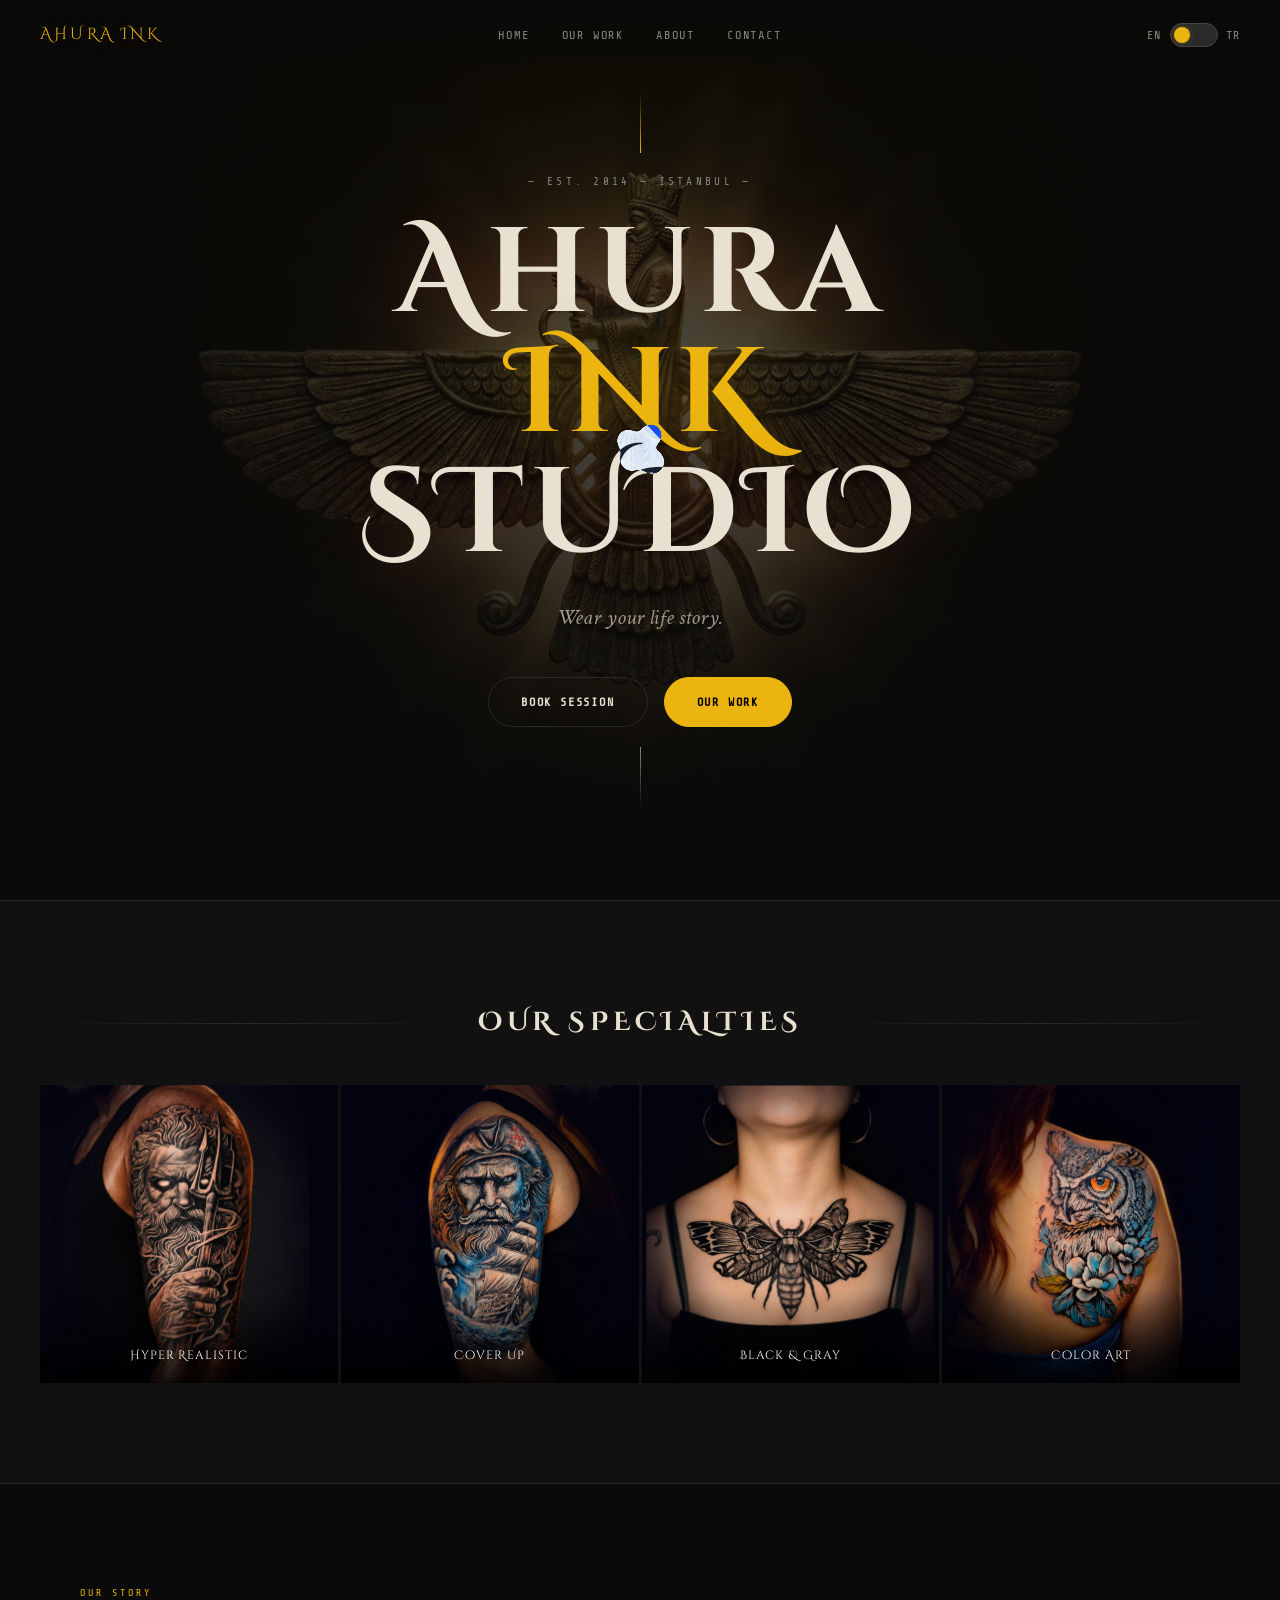
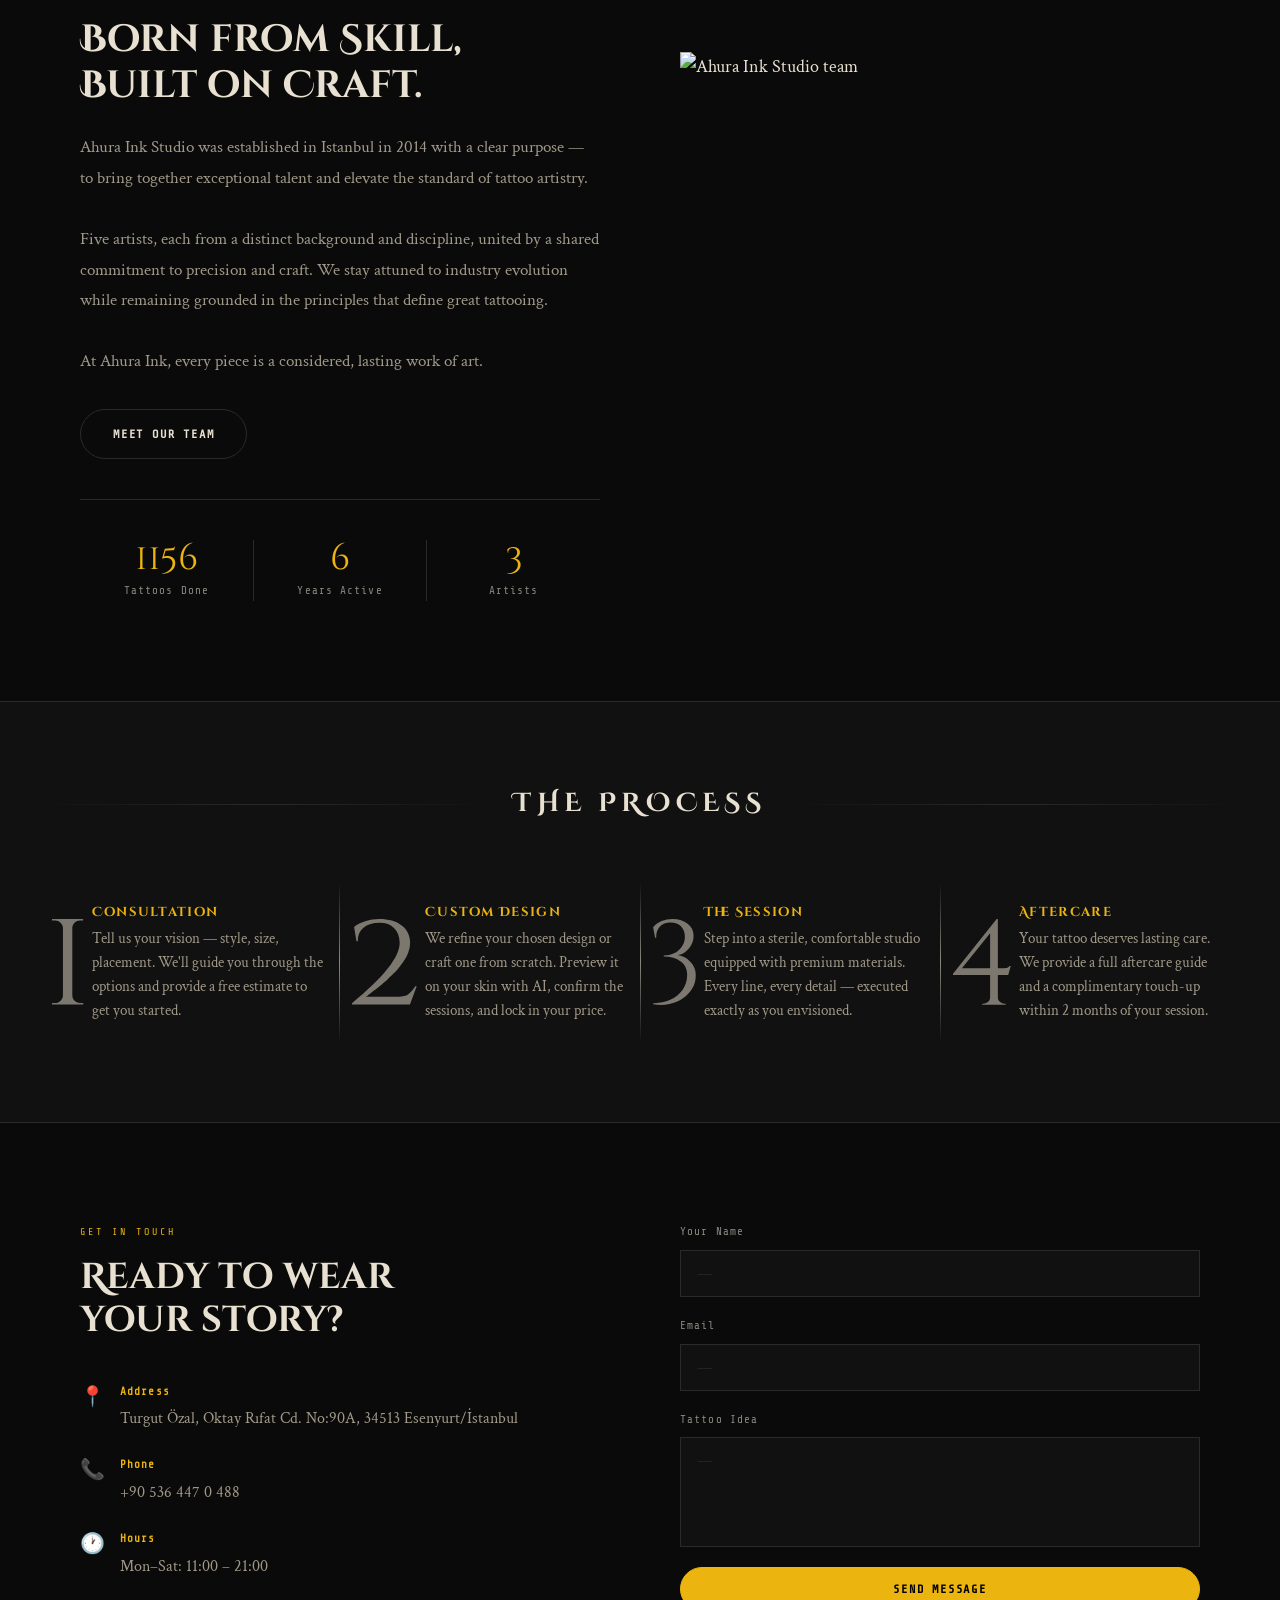
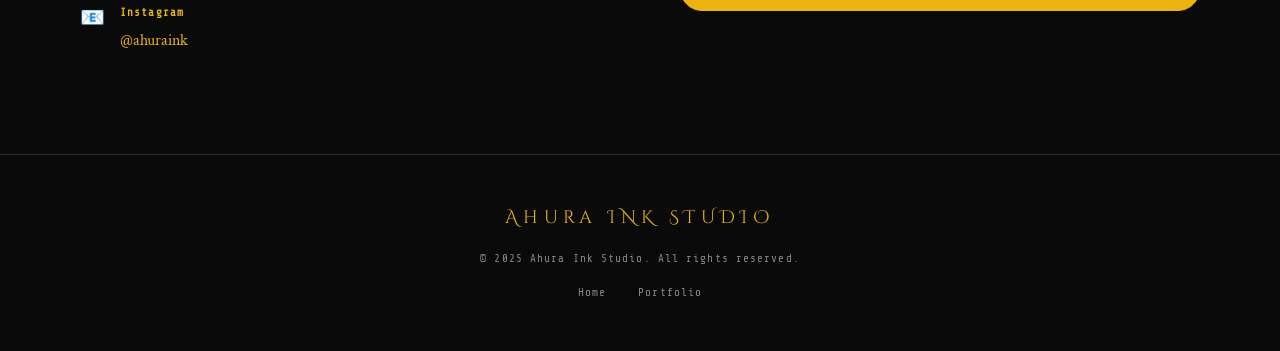
==== commit 91cf0617: "Update index.html" ====
--- a/index.html
+++ b/index.html
@@ -179,7 +179,7 @@
       <div class="about-text">
         <div class="section-tag" data-en="OUR STORY" data-tr="HİKAYEMİZ">OUR STORY</div>
         <h2 data-en="Born from Skill,<br/>Built on Craft." data-tr="Beceriden Doğdu,<br/>Ustalıkla İnşa Edildi.">Born from Skill,<br/>Built on Craft.</h2>
-        <p data-en="Ahura Ink Studio was established in Istanbul in 2014 with a clear purpose — to bring together exceptional talent and elevate the standard of tattoo artistry in the region.<br><br>Five artists, each from a different background and artistic discipline, were brought together by a shared commitment to precision, creativity, and craft. Together, they form a studio where diverse influences and techniques converge into a singular, refined experience.<br><br>We stay attuned to the evolution of the industry while remaining grounded in the foundational principles that define great tattooing. Every design is approached with intention, every session executed with care, and every client treated as a collaborator in the process.<br><br>At Ahura Ink, your tattoo is not just a service — it is a considered, lasting work of art." data-tr="Ahura Ink Studio, 2014 yılında İstanbul'da net bir amaçla kuruldu — istisnai yetenekleri bir araya getirmek ve bölgedeki dövme sanatının standartlarını yükseltmek.<br><br>Farklı geçmişlerden ve sanatsal disiplinlerden gelen beş sanatçı; hassasiyet, yaratıcılık ve ustalığa olan ortak bağlılıkla bir araya geldi. Birlikte, çeşitli etkilerin ve tekniklerin tek, rafine bir deneyimde buluştuğu bir stüdyo oluşturdular.<br><br>Sektörün evrimine ayak uydururken, büyük dövme sanatını tanımlayan temel ilkelere bağlı kalıyoruz. Her tasarım niyetle ele alınır, her seans özenle uygulanır ve her müşteri süreçte bir ortak olarak değerlendirilir.<br><br>Ahura Ink'te dövmeniz yalnızca bir hizmet değil — düşünülmüş, kalıcı bir sanat eseridir.">Ahura Ink Studio was established in Istanbul in 2014 with a clear purpose — to bring together exceptional talent and elevate the standard of tattoo artistry in the region.<br><br>Five artists, each from a different background and artistic discipline, were brought together by a shared commitment to precision, creativity, and craft. Together, they form a studio where diverse influences and techniques converge into a singular, refined experience.<br><br>We stay attuned to the evolution of the industry while remaining grounded in the foundational principles that define great tattooing. Every design is approached with intention, every session executed with care, and every client treated as a collaborator in the process.<br><br>At Ahura Ink, your tattoo is not just a service — it is a considered, lasting work of art.</p>
+        <p data-en="Ahura Ink Studio was established in Istanbul in 2014 with a clear purpose — to bring together exceptional talent and elevate the standard of tattoo artistry.<br><br>Five artists, each from a distinct background and discipline, united by a shared commitment to precision and craft. We stay attuned to industry evolution while remaining grounded in the principles that define great tattooing.<br><br>At Ahura Ink, every piece is a considered, lasting work of art." data-tr="Ahura Ink Studio, 2014 yılında İstanbul'da net bir amaçla kuruldu — istisnai yetenekleri bir araya getirmek ve dövme sanatının standartlarını yükseltmek.<br><br>Her biri farklı bir geçmişten ve disiplinden gelen beş sanatçı, hassasiyet ve ustalığa olan ortak bağlılıkla bir araya geldi. Sektörün evrimine ayak uydururken, büyük dövme sanatını tanımlayan temel ilkelere bağlı kalıyoruz.<br><br>Ahura Ink'te her eser, düşünülmüş ve kalıcı bir sanat yapıtıdır.">Ahura Ink Studio was established in Istanbul in 2014 with a clear purpose — to bring together exceptional talent and elevate the standard of tattoo artistry.<br><br>Five artists, each from a distinct background and discipline, united by a shared commitment to precision and craft. We stay attuned to industry evolution while remaining grounded in the principles that define great tattooing.<br><br>At Ahura Ink, every piece is a considered, lasting work of art.</p>
         <div class="about-cta">
           <a href="about.html" class="btn-ghost" data-en="Meet Our Team" data-tr="Ekibimizle Tanışın">Meet Our Team</a>
         </div>
--- a/style.css
+++ b/style.css
@@ -390,20 +390,29 @@
   margin-bottom: 20px;
 }
 .about-stats {
-  display: flex; gap: 40px; margin-top: 40px;
+  display: flex; gap: 0; margin-top: 40px;
   padding-top: 40px; border-top: 1px solid var(--mid);
 }
-.stat { display: flex; flex-direction: column; }
+.stat {
+  flex: 1;
+  display: flex; flex-direction: column;
+  align-items: center; justify-content: center;
+  text-align: center;
+  padding: 0 12px;
+  border-right: 1px solid var(--mid);
+}
+.stat:last-child { border-right: none; }
 .stat-num {
   font-family: var(--font-display); font-size: 36px; color: var(--red);
   line-height: 1;
 }
 .stat-label {
   font-family: var(--font-mono); font-size: 11px; letter-spacing: .1em;
-  color: var(--muted); margin-top: 6px;
+  color: var(--muted); margin-top: 6px; text-align: center;
 }
 .about-cta {
   margin-top: 32px;
+  margin-bottom: 0;
 }
 .about-visual {
   display: flex; align-items: stretch;
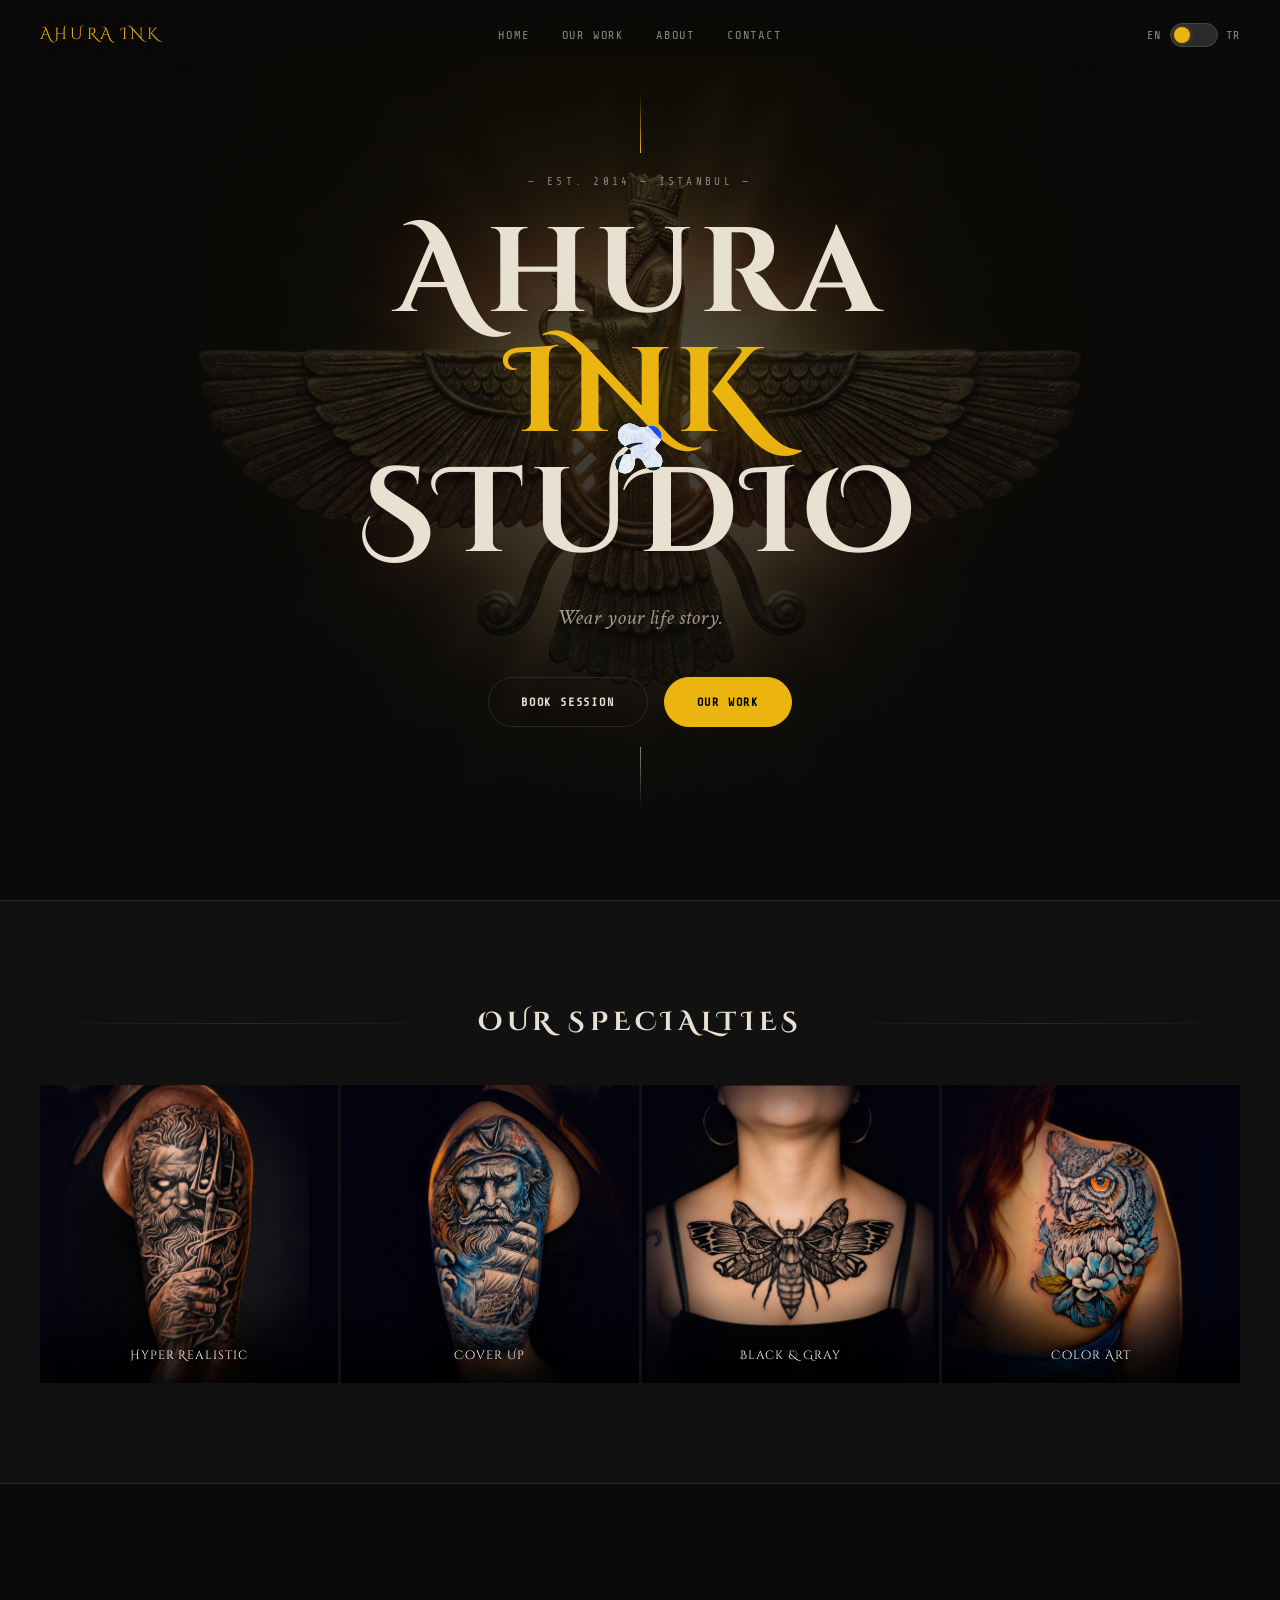
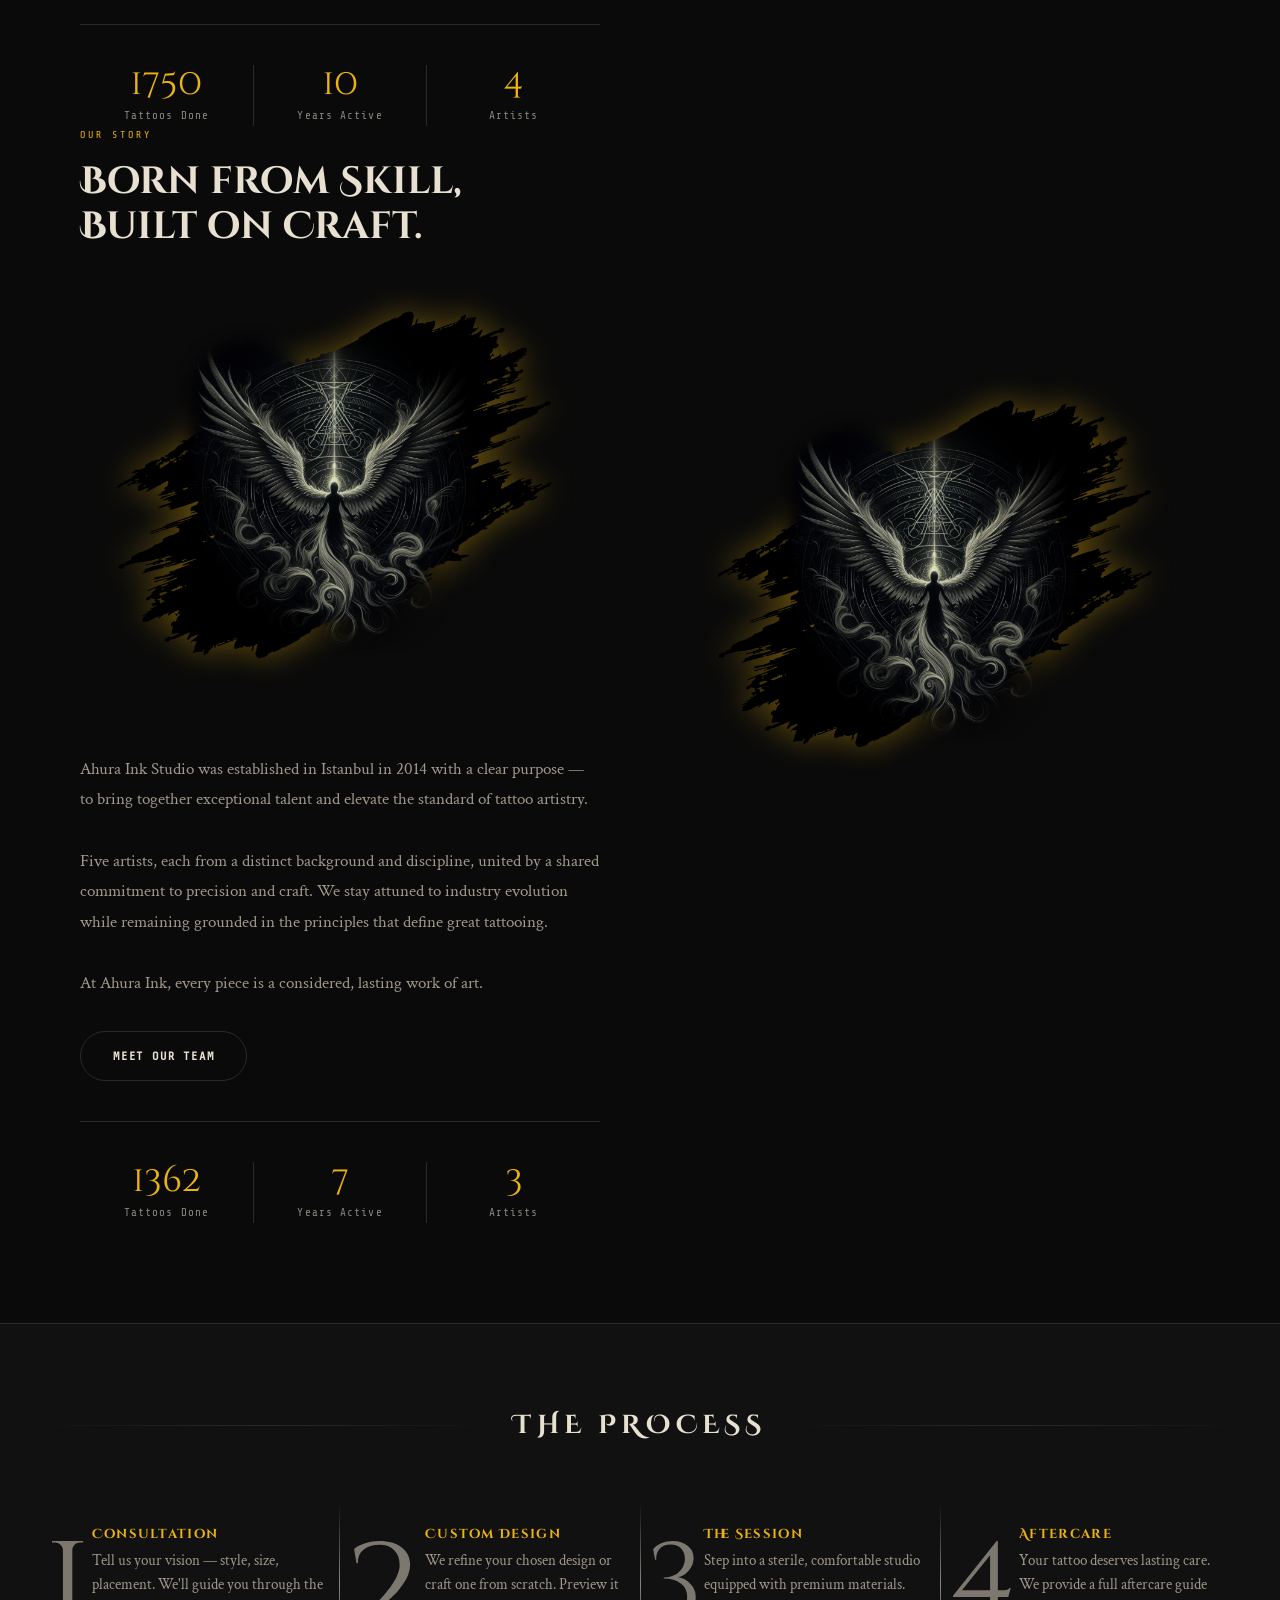
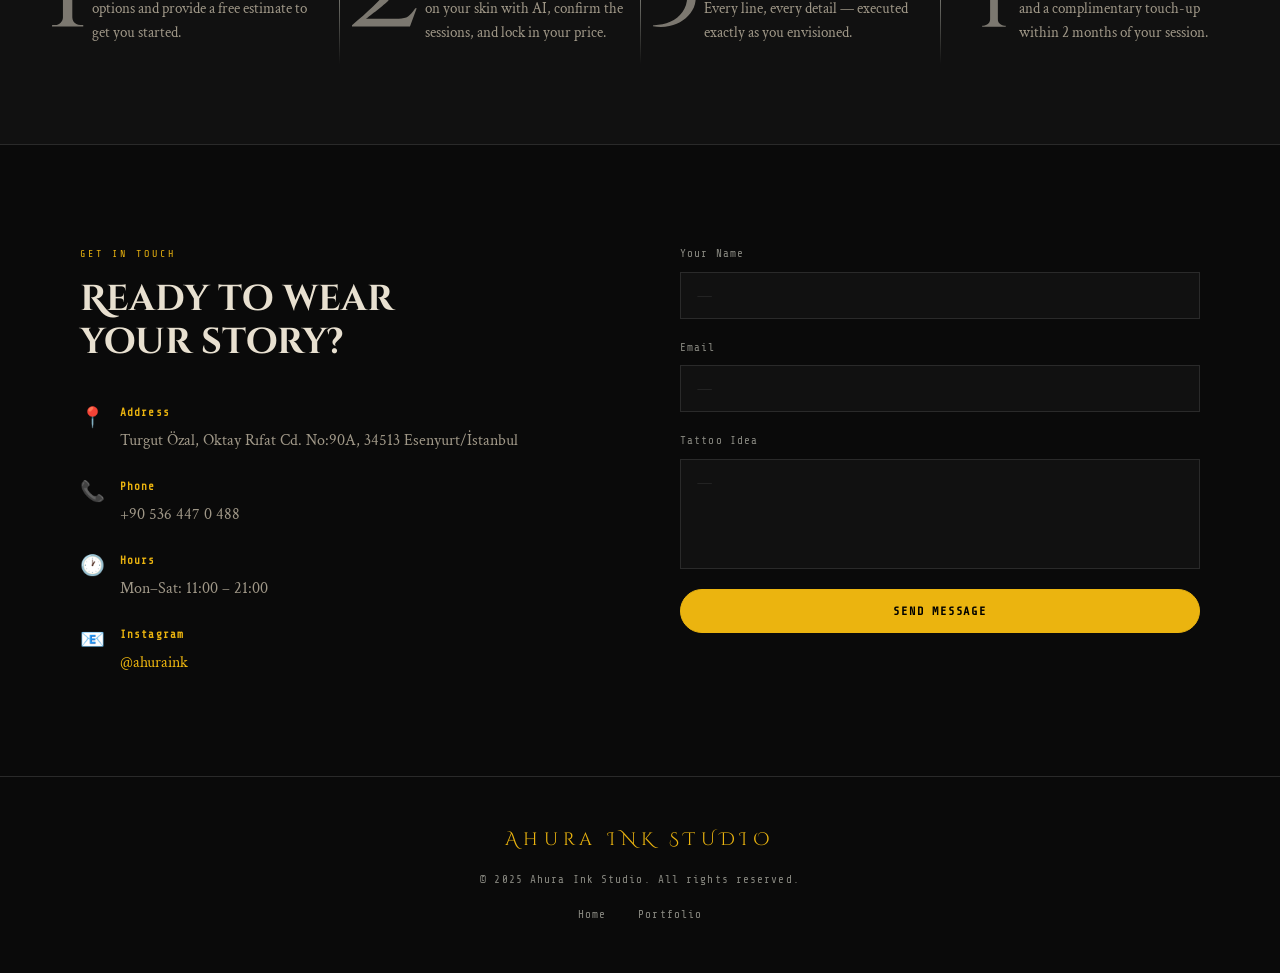
==== commit 0f5b6981: "Update index.html" ====
--- a/index.html
+++ b/index.html
@@ -177,13 +177,33 @@
   <section class="about-section" id="about">
     <div class="about-grid">
       <div class="about-text">
+        <!-- Mobile stats (top, mobile only) -->
+        <div class="about-stats about-stats--mobile">
+          <div class="stat">
+            <span class="stat-num" data-target="2000">0</span>
+            <span class="stat-label" data-en="Tattoos Done" data-tr="Yapılan Dövme">Tattoos Done</span>
+          </div>
+          <div class="stat">
+            <span class="stat-num" data-target="11">0</span>
+            <span class="stat-label" data-en="Years Active" data-tr="Yıl Aktif">Years Active</span>
+          </div>
+          <div class="stat">
+            <span class="stat-num" data-target="5">0</span>
+            <span class="stat-label" data-en="Artists" data-tr="Sanatçı">Artists</span>
+          </div>
+        </div>
         <div class="section-tag" data-en="OUR STORY" data-tr="HİKAYEMİZ">OUR STORY</div>
         <h2 data-en="Born from Skill,<br/>Built on Craft." data-tr="Beceriden Doğdu,<br/>Ustalıkla İnşa Edildi.">Born from Skill,<br/>Built on Craft.</h2>
+        <!-- Mobile image (after title, mobile only) -->
+        <div class="about-photo about-photo--mobile">
+          <img src="@About_Team.png" alt="Ahura Ink Studio" />
+        </div>
         <p data-en="Ahura Ink Studio was established in Istanbul in 2014 with a clear purpose — to bring together exceptional talent and elevate the standard of tattoo artistry.<br><br>Five artists, each from a distinct background and discipline, united by a shared commitment to precision and craft. We stay attuned to industry evolution while remaining grounded in the principles that define great tattooing.<br><br>At Ahura Ink, every piece is a considered, lasting work of art." data-tr="Ahura Ink Studio, 2014 yılında İstanbul'da net bir amaçla kuruldu — istisnai yetenekleri bir araya getirmek ve dövme sanatının standartlarını yükseltmek.<br><br>Her biri farklı bir geçmişten ve disiplinden gelen beş sanatçı, hassasiyet ve ustalığa olan ortak bağlılıkla bir araya geldi. Sektörün evrimine ayak uydururken, büyük dövme sanatını tanımlayan temel ilkelere bağlı kalıyoruz.<br><br>Ahura Ink'te her eser, düşünülmüş ve kalıcı bir sanat yapıtıdır.">Ahura Ink Studio was established in Istanbul in 2014 with a clear purpose — to bring together exceptional talent and elevate the standard of tattoo artistry.<br><br>Five artists, each from a distinct background and discipline, united by a shared commitment to precision and craft. We stay attuned to industry evolution while remaining grounded in the principles that define great tattooing.<br><br>At Ahura Ink, every piece is a considered, lasting work of art.</p>
         <div class="about-cta">
           <a href="about.html" class="btn-ghost" data-en="Meet Our Team" data-tr="Ekibimizle Tanışın">Meet Our Team</a>
         </div>
-        <div class="about-stats">
+        <!-- Desktop stats (bottom, desktop only) -->
+        <div class="about-stats about-stats--desktop">
           <div class="stat">
             <span class="stat-num" data-target="2000">0</span>
             <span class="stat-label" data-en="Tattoos Done" data-tr="Yapılan Dövme">Tattoos Done</span>
@@ -200,7 +220,7 @@
       </div>
       <div class="about-visual">
         <div class="about-photo">
-          <img src="@About_Team.png" alt="Ahura Ink Studio team" />
+          <img src="@About_Team.png" alt="Ahura Ink Studio" />
         </div>
       </div>
     </div>
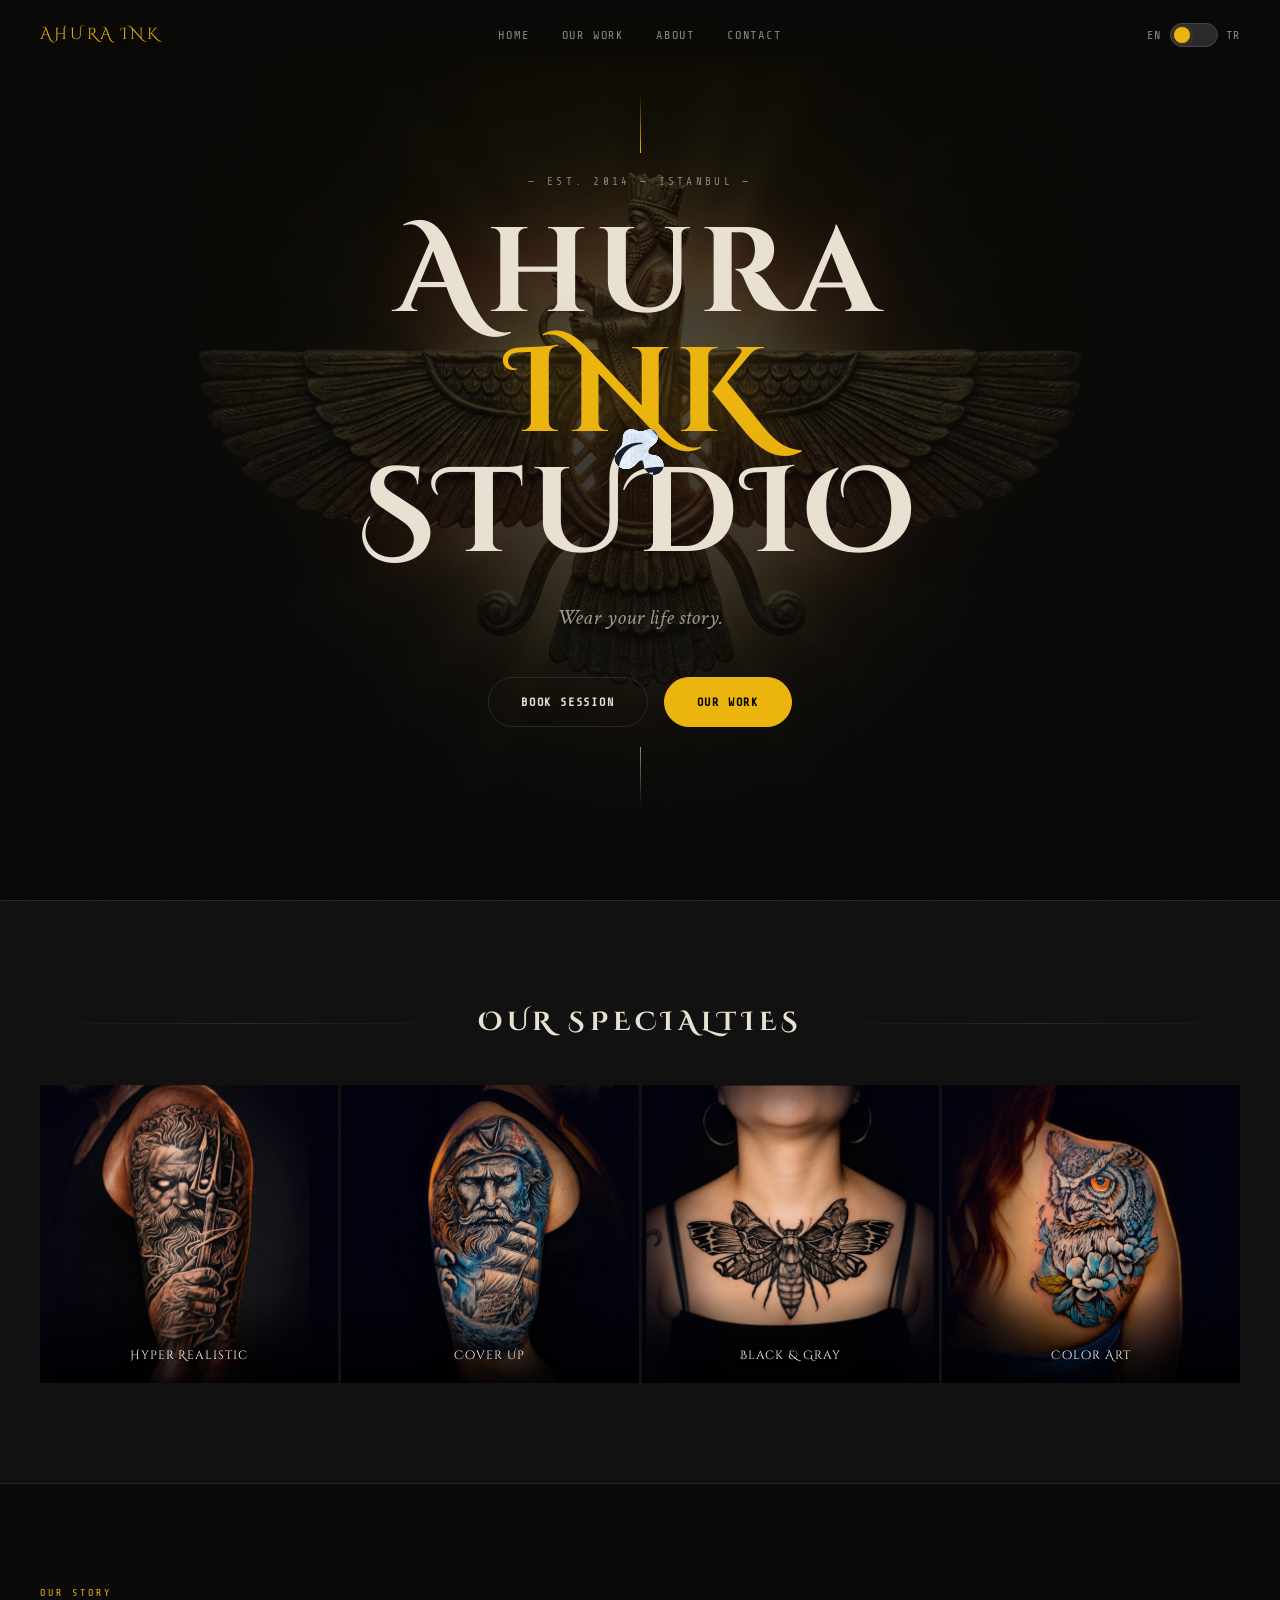
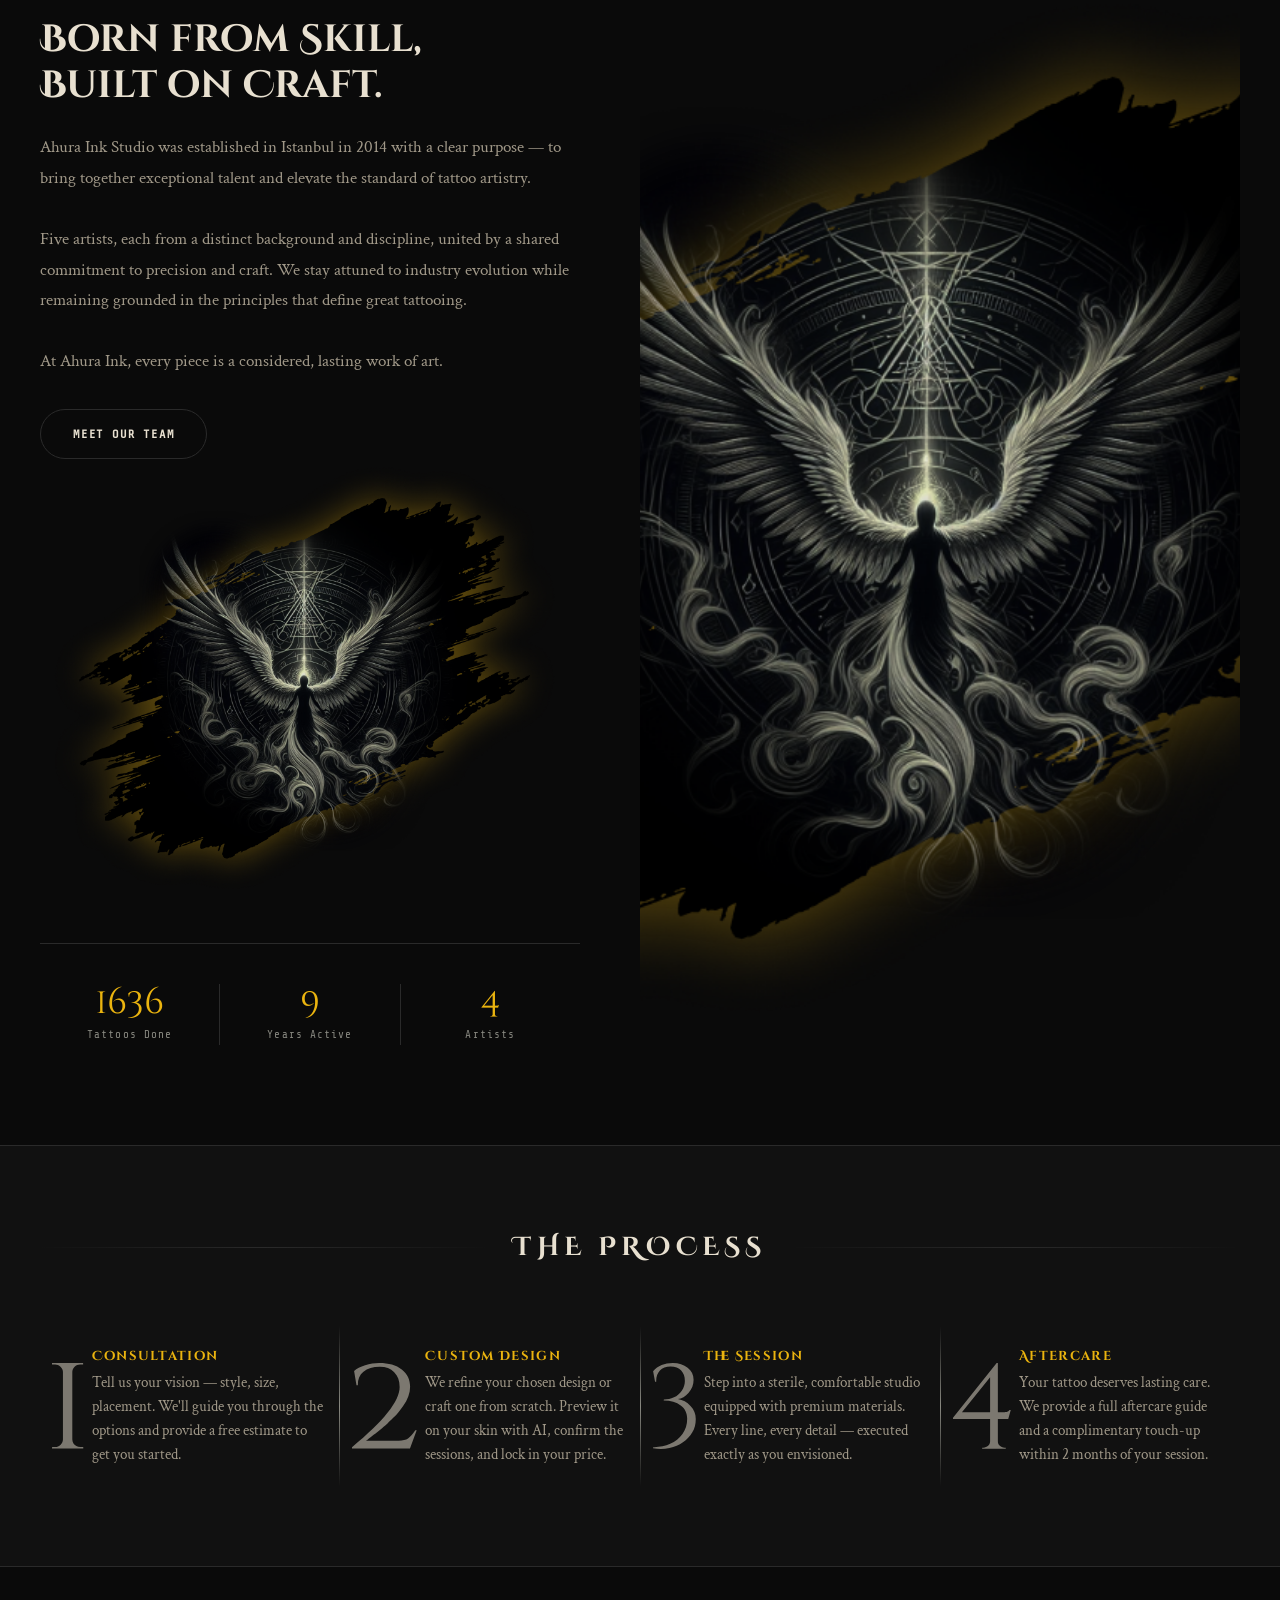
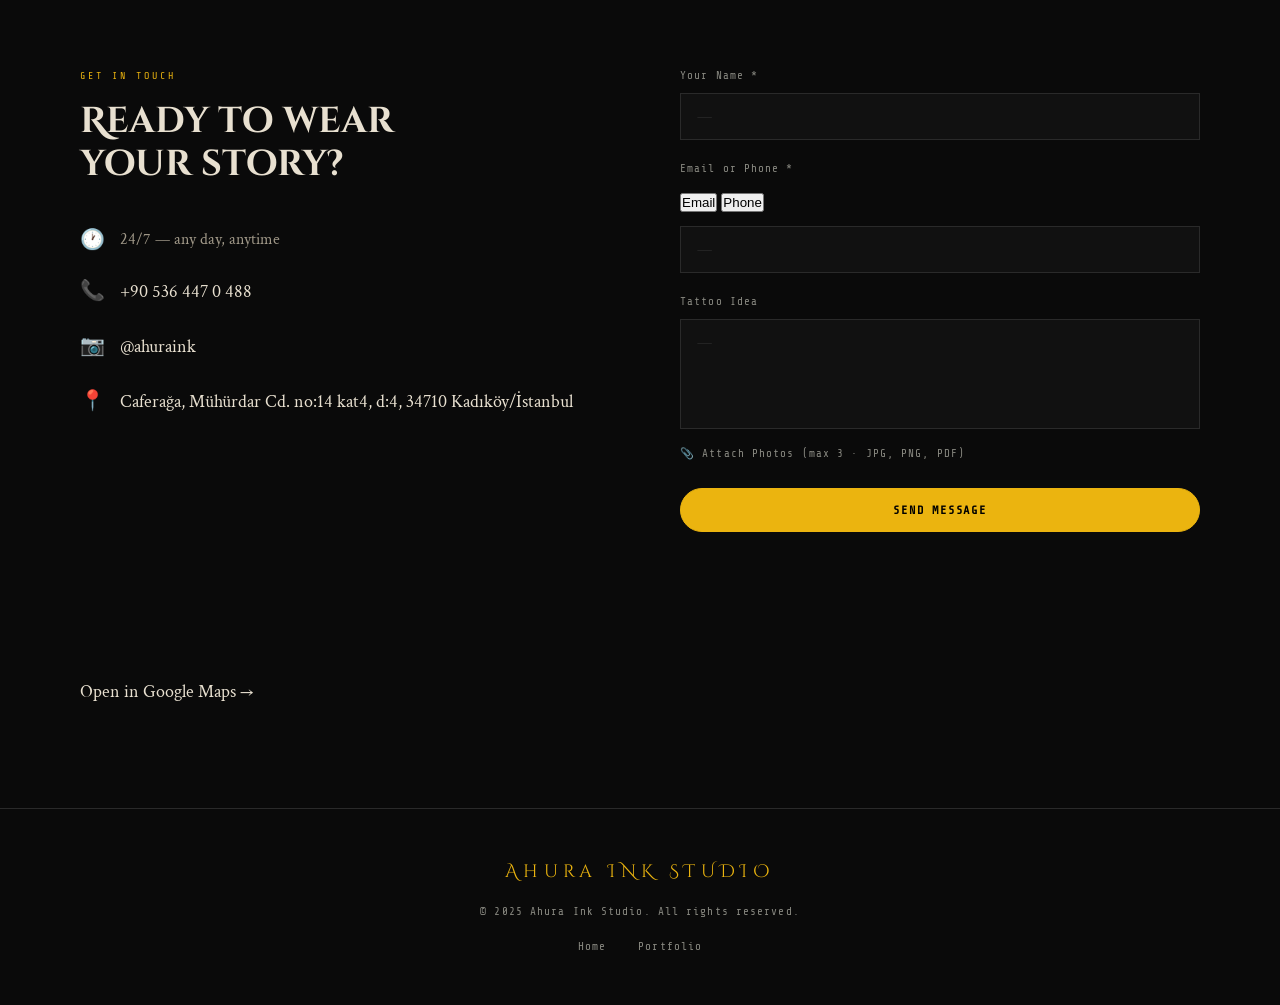
==== commit 852fc944: "Update index.html" ====
--- a/index.html
+++ b/index.html
@@ -194,13 +194,13 @@
         </div>
         <div class="section-tag" data-en="OUR STORY" data-tr="HİKAYEMİZ">OUR STORY</div>
         <h2 data-en="Born from Skill,<br/>Built on Craft." data-tr="Beceriden Doğdu,<br/>Ustalıkla İnşa Edildi.">Born from Skill,<br/>Built on Craft.</h2>
-        <!-- Mobile image (after title, mobile only) -->
-        <div class="about-photo about-photo--mobile">
-          <img src="@About_Team.png" alt="Ahura Ink Studio" />
-        </div>
         <p data-en="Ahura Ink Studio was established in Istanbul in 2014 with a clear purpose — to bring together exceptional talent and elevate the standard of tattoo artistry.<br><br>Five artists, each from a distinct background and discipline, united by a shared commitment to precision and craft. We stay attuned to industry evolution while remaining grounded in the principles that define great tattooing.<br><br>At Ahura Ink, every piece is a considered, lasting work of art." data-tr="Ahura Ink Studio, 2014 yılında İstanbul'da net bir amaçla kuruldu — istisnai yetenekleri bir araya getirmek ve dövme sanatının standartlarını yükseltmek.<br><br>Her biri farklı bir geçmişten ve disiplinden gelen beş sanatçı, hassasiyet ve ustalığa olan ortak bağlılıkla bir araya geldi. Sektörün evrimine ayak uydururken, büyük dövme sanatını tanımlayan temel ilkelere bağlı kalıyoruz.<br><br>Ahura Ink'te her eser, düşünülmüş ve kalıcı bir sanat yapıtıdır.">Ahura Ink Studio was established in Istanbul in 2014 with a clear purpose — to bring together exceptional talent and elevate the standard of tattoo artistry.<br><br>Five artists, each from a distinct background and discipline, united by a shared commitment to precision and craft. We stay attuned to industry evolution while remaining grounded in the principles that define great tattooing.<br><br>At Ahura Ink, every piece is a considered, lasting work of art.</p>
         <div class="about-cta">
           <a href="about.html" class="btn-ghost" data-en="Meet Our Team" data-tr="Ekibimizle Tanışın">Meet Our Team</a>
+        </div>
+        <!-- Mobile image (after button, mobile only) -->
+        <div class="about-img-mobile">
+          <img src="@About_Team.png" alt="Ahura Ink Studio" />
         </div>
         <!-- Desktop stats (bottom, desktop only) -->
         <div class="about-stats about-stats--desktop">
@@ -285,48 +285,81 @@
         <h2 data-en="Ready to wear<br/>your story?" data-tr="Hikayeni<br/>taşımaya hazır mısın?">Ready to wear<br/>your story?</h2>
         <div class="contact-details">
           <div class="contact-item">
-            <span class="contact-icon">📍</span>
+            <span class="contact-icon">🕐</span>
             <div>
-              <strong data-en="Address" data-tr="Adres">Address</strong>
-              <p>Turgut Özal, Oktay Rıfat Cd. No:90A, 34513 Esenyurt/İstanbul</p>
+              <p class="contact-desc" data-en="24/7 — any day, anytime" data-tr="7/24 — her gün, her zaman">24/7 — any day, anytime</p>
             </div>
           </div>
           <div class="contact-item">
             <span class="contact-icon">📞</span>
             <div>
-              <strong data-en="Phone" data-tr="Telefon">Phone</strong>
-              <p>+90 536 447 0 488</p>
+              <a href="https://wa.me/905364470488" target="_blank" class="contact-link">+90 536 447 0 488</a>
             </div>
           </div>
           <div class="contact-item">
-            <span class="contact-icon">🕐</span>
+            <span class="contact-icon">📷</span>
             <div>
-              <strong data-en="Hours" data-tr="Çalışma Saatleri">Hours</strong>
-              <p data-en="Mon–Sat: 11:00 – 21:00" data-tr="Pzt–Cmt: 11:00 – 21:00">Mon–Sat: 11:00 – 21:00</p>
+              <a href="https://instagram.com/ahuraink" target="_blank" class="contact-link">@ahuraink</a>
             </div>
           </div>
           <div class="contact-item">
-            <span class="contact-icon">📧</span>
-             <div>
-              <strong>Instagram</strong>
-              <p><a href="https://instagram.com/ahuraink" target="_blank" style="color:#EBB40F; text-decoration:none;">@ahuraink</a></p>
-            </div>
-          </div>
+            <span class="contact-icon">📍</span>
+            <div>
+              <a href="https://maps.app.goo.gl/NakN4Z4rvmhWPipr6" target="_blank" class="contact-link">Caferağa, Mühürdar Cd. no:14 kat4, d:4, 34710 Kadıköy/İstanbul</a>
+            </div>
+          </div>
+        </div>
+        <!-- Google Map embed -->
+        <div class="contact-map">
+          <iframe
+            src="https://www.google.com/maps/embed?pb=!1m18!1m12!1m3!1d9939.883736437328!2d29.01846723996122!3d40.99152850872481!2m3!1f0!2f0!3f0!3m2!1i1024!2i768!4f13.1!3m3!1m2!1s0x14caa16bb763cc8d%3A0x915b2e97e72dc2d5!2sAhuraink%20Tattoo%20Studio!5e0!3m2!1sen!2str!4v1781182409567!5m2!1sen!2str"
+            width="100%" height="260"
+            style="border:0; display:block;"
+            allowfullscreen="" loading="lazy"
+            referrerpolicy="no-referrer-when-downgrade">
+          </iframe>
+          <a href="https://maps.app.goo.gl/NakN4Z4rvmhWPipr6" target="_blank" class="map-open-link" data-en="Open in Google Maps →" data-tr="Google Maps'te Aç →">Open in Google Maps →</a>
         </div>
       </div>
       <div class="contact-form-wrap">
-        <form class="contact-form" onsubmit="submitForm(event)">
+        <form class="contact-form" id="contactForm" onsubmit="submitForm(event)">
           <div class="form-group">
-            <label data-en="Your Name" data-tr="Adınız">Your Name</label>
-            <input type="text" required placeholder="—" />
+            <label data-en="Your Name *" data-tr="Adınız *">Your Name *</label>
+            <input type="text" id="fieldName" required placeholder="—" />
           </div>
           <div class="form-group">
-            <label>Email</label>
-            <input type="email" required placeholder="—" />
+            <label data-en="Email or Phone *" data-tr="E-posta veya Telefon *">Email or Phone *</label>
+            <div class="contact-toggle">
+              <button type="button" class="toggle-btn active" id="btnEmail" onclick="switchContact('email')" data-en="Email" data-tr="E-posta">Email</button>
+              <button type="button" class="toggle-btn" id="btnPhone" onclick="switchContact('phone')" data-en="Phone" data-tr="Telefon">Phone</button>
+            </div>
+            <input type="email" id="fieldEmail" placeholder="—" />
+            <div class="phone-input-wrap" id="phoneWrap" style="display:none;">
+              <div class="country-select-wrap">
+                <button type="button" class="country-btn" id="countryBtn" onclick="toggleCountryDropdown()">
+                  <img class="flag-img" id="selectedFlag" src="https://flagcdn.com/w40/tr.png" alt="TR" />
+                  <span id="selectedCode">+90</span>
+                  <span class="caret">▾</span>
+                </button>
+                <div class="country-dropdown" id="countryDropdown" style="display:none;">
+                  <input type="text" class="country-search" id="countrySearch" placeholder="Search country..." oninput="filterCountries(this.value)" />
+                  <div class="country-list" id="countryList"></div>
+                </div>
+              </div>
+              <input type="tel" id="fieldPhone" placeholder="—" />
+            </div>
           </div>
           <div class="form-group">
             <label data-en="Tattoo Idea" data-tr="Dövme Fikri">Tattoo Idea</label>
-            <textarea rows="4" placeholder="—"></textarea>
+            <textarea rows="4" id="fieldMessage" placeholder="—"></textarea>
+            <div class="attachment-area">
+              <label class="attach-btn" for="fileUpload">
+                <span>📎</span>
+                <span data-en="Attach Photos (max 3 · JPG, PNG, PDF)" data-tr="Fotoğraf Ekle (maks 3 · JPG, PNG, PDF)">Attach Photos (max 3 · JPG, PNG, PDF)</span>
+              </label>
+              <input type="file" id="fileUpload" accept=".jpg,.jpeg,.png,.pdf" multiple style="display:none;" onchange="handleFiles(this)" />
+              <div class="file-list" id="fileList"></div>
+            </div>
           </div>
           <button type="submit" class="btn-primary" data-en="Send Message" data-tr="Mesaj Gönder">Send Message</button>
           <p class="form-success" id="formSuccess" data-en="✔ Message sent! We'll contact you soon." data-tr="✔ Mesaj gönderildi! Yakında sizi arayacağız.">✔ Message sent! We'll contact you soon.</p>
--- a/style.css
+++ b/style.css
@@ -374,12 +374,16 @@
    ABOUT SECTION
 =========================== */
 .about-section {
-  padding: 100px 40px;
-  max-width: 1200px; margin: 0 auto;
+  padding: 100px 40px 100px 40px;
+  overflow: hidden;
 }
 .about-grid {
   display: grid; grid-template-columns: 1fr 1fr;
-  gap: 80px; align-items: center;
+  gap: 0; align-items: stretch;
+  max-width: 1200px; margin: 0 auto;
+}
+.about-text {
+  padding-right: 60px;
 }
 .about-text h2 {
   font-family: var(--font-display); font-size: clamp(24px, 3.5vw, 38px);
@@ -393,6 +397,8 @@
   display: flex; gap: 0; margin-top: 40px;
   padding-top: 40px; border-top: 1px solid var(--mid);
 }
+.about-stats--mobile { display: none; }
+.about-stats--desktop { display: flex; }
 .stat {
   flex: 1;
   display: flex; flex-direction: column;
@@ -419,13 +425,23 @@
 }
 .about-photo {
   width: 100%; height: 100%;
-  min-height: 480px;
+  min-height: 560px;
   display: flex; align-items: stretch;
 }
 .about-photo img {
   width: 100%; height: 100%;
   object-fit: cover;
   object-position: center;
+  display: block;
+}
+.about-photo--mobile {
+  display: none;
+  width: 100%;
+  margin: 24px 0;
+}
+.about-photo--mobile img {
+  width: 100%;
+  height: auto;
   display: block;
 }
 
@@ -780,8 +796,26 @@
    RESPONSIVE
 =========================== */
 @media (max-width: 900px) {
-  .about-grid, .contact-grid { grid-template-columns: 1fr; gap: 48px; }
+  .about-section { padding: 60px 40px; }
+  .about-grid { grid-template-columns: 1fr; gap: 0; max-width: 100%; margin: 0; }
+  .about-text { padding-right: 0; padding-left: 0; }
   .about-visual { display: none; }
+  .about-photo--mobile { display: block; }
+  .about-stats--mobile {
+    display: flex;
+    width: 100%;
+    margin-top: 0; margin-bottom: 32px;
+    padding-top: 0; border-top: none;
+    padding-bottom: 32px; border-bottom: 1px solid var(--mid);
+  }
+  .about-stats--mobile .stat {
+    flex: 1;
+    display: flex; flex-direction: column;
+    align-items: center; justify-content: center;
+    text-align: center;
+  }
+  .about-stats--desktop { display: none; }
+  .contact-grid { grid-template-columns: 1fr; gap: 48px; }
   .process-steps { flex-direction: column; align-items: center; }
   .gallery-item--wide { grid-column: span 1; }
 }
@@ -796,8 +830,10 @@
   .hero-cta { flex-direction: column; align-items: stretch; }
   .hero-cta .btn-primary,
   .hero-cta .btn-ghost { text-align: center; }
-  .styles-section, .about-section, .contact-section,
+  .styles-section, .contact-section,
   .process-section, .gallery-section { padding: 60px 20px; }
+  .about-section { padding: 60px 20px; }
+  .about-text { padding-right: 0; padding-left: 0; }
   .section-header { padding: 0 20px; }
   .filter-bar { padding: 20px; gap: 4px; }
   .filter-btn { font-size: 10px; padding: 8px 12px; }
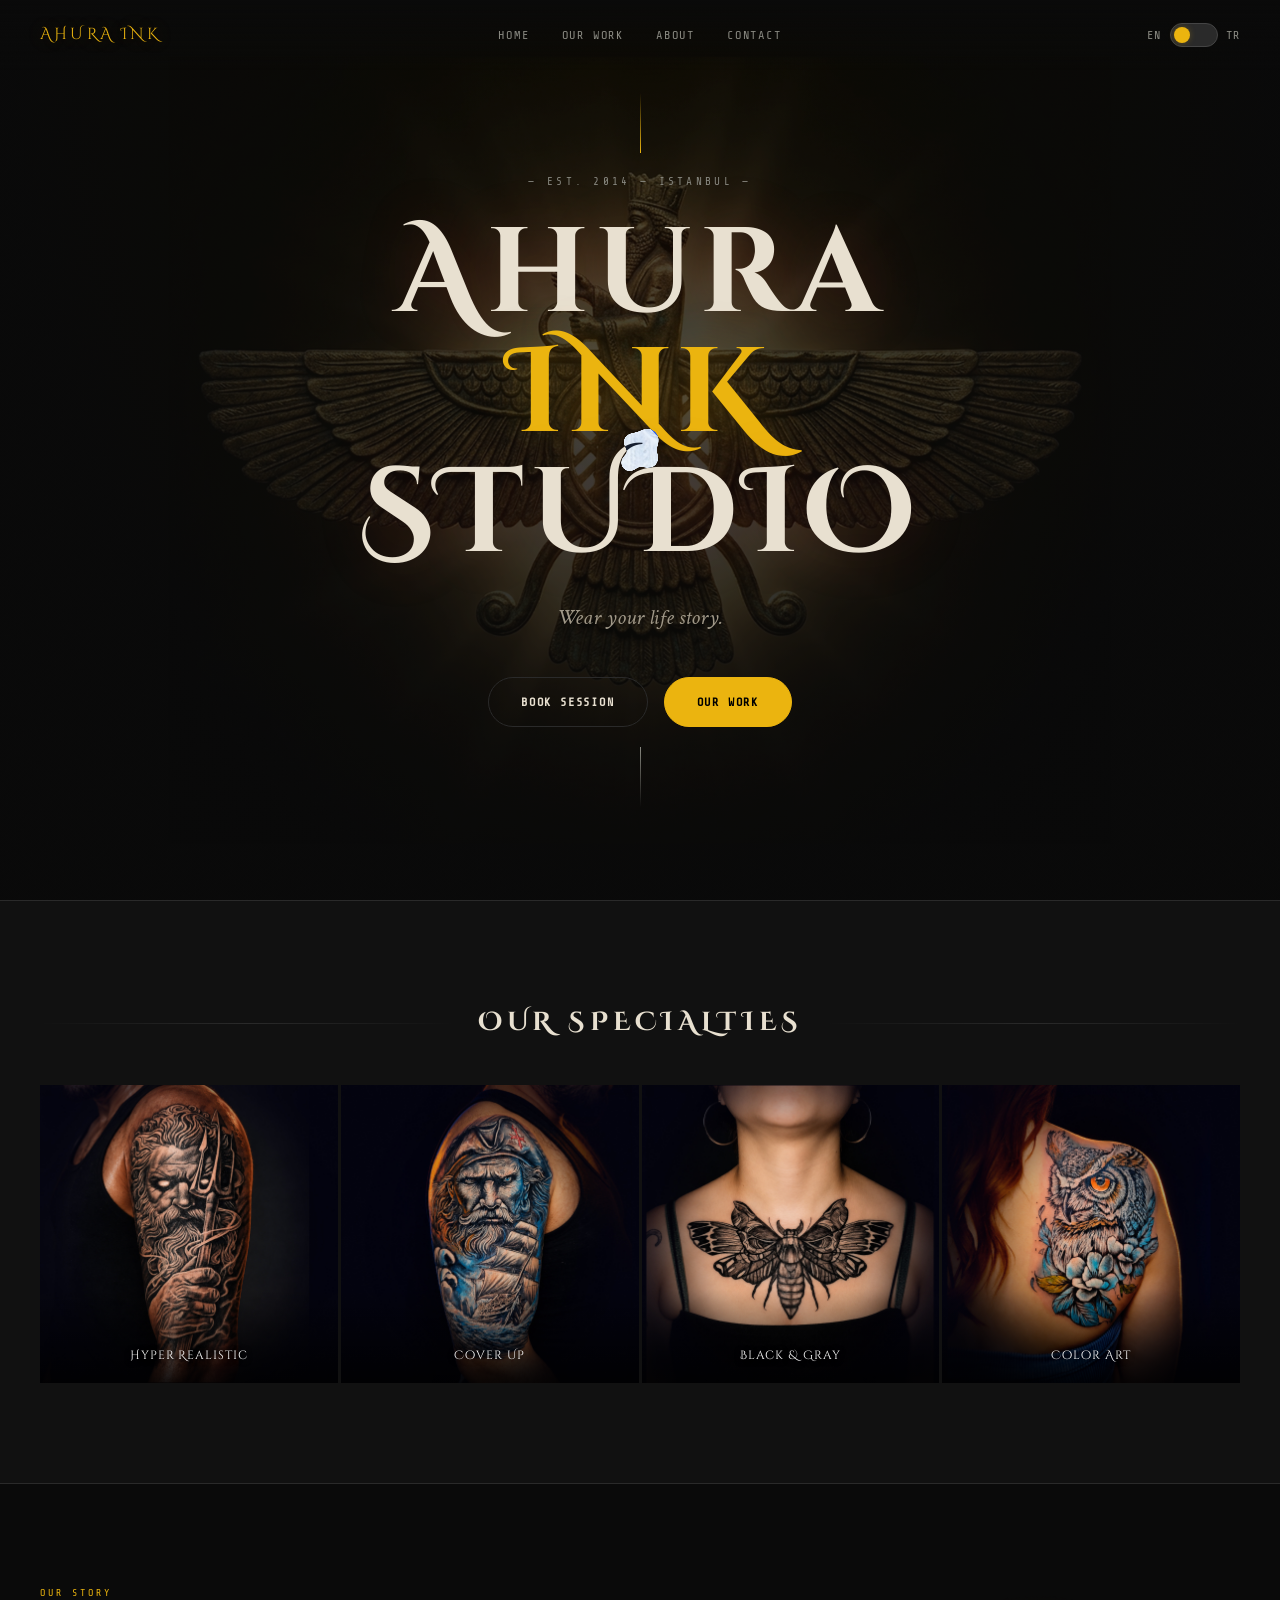
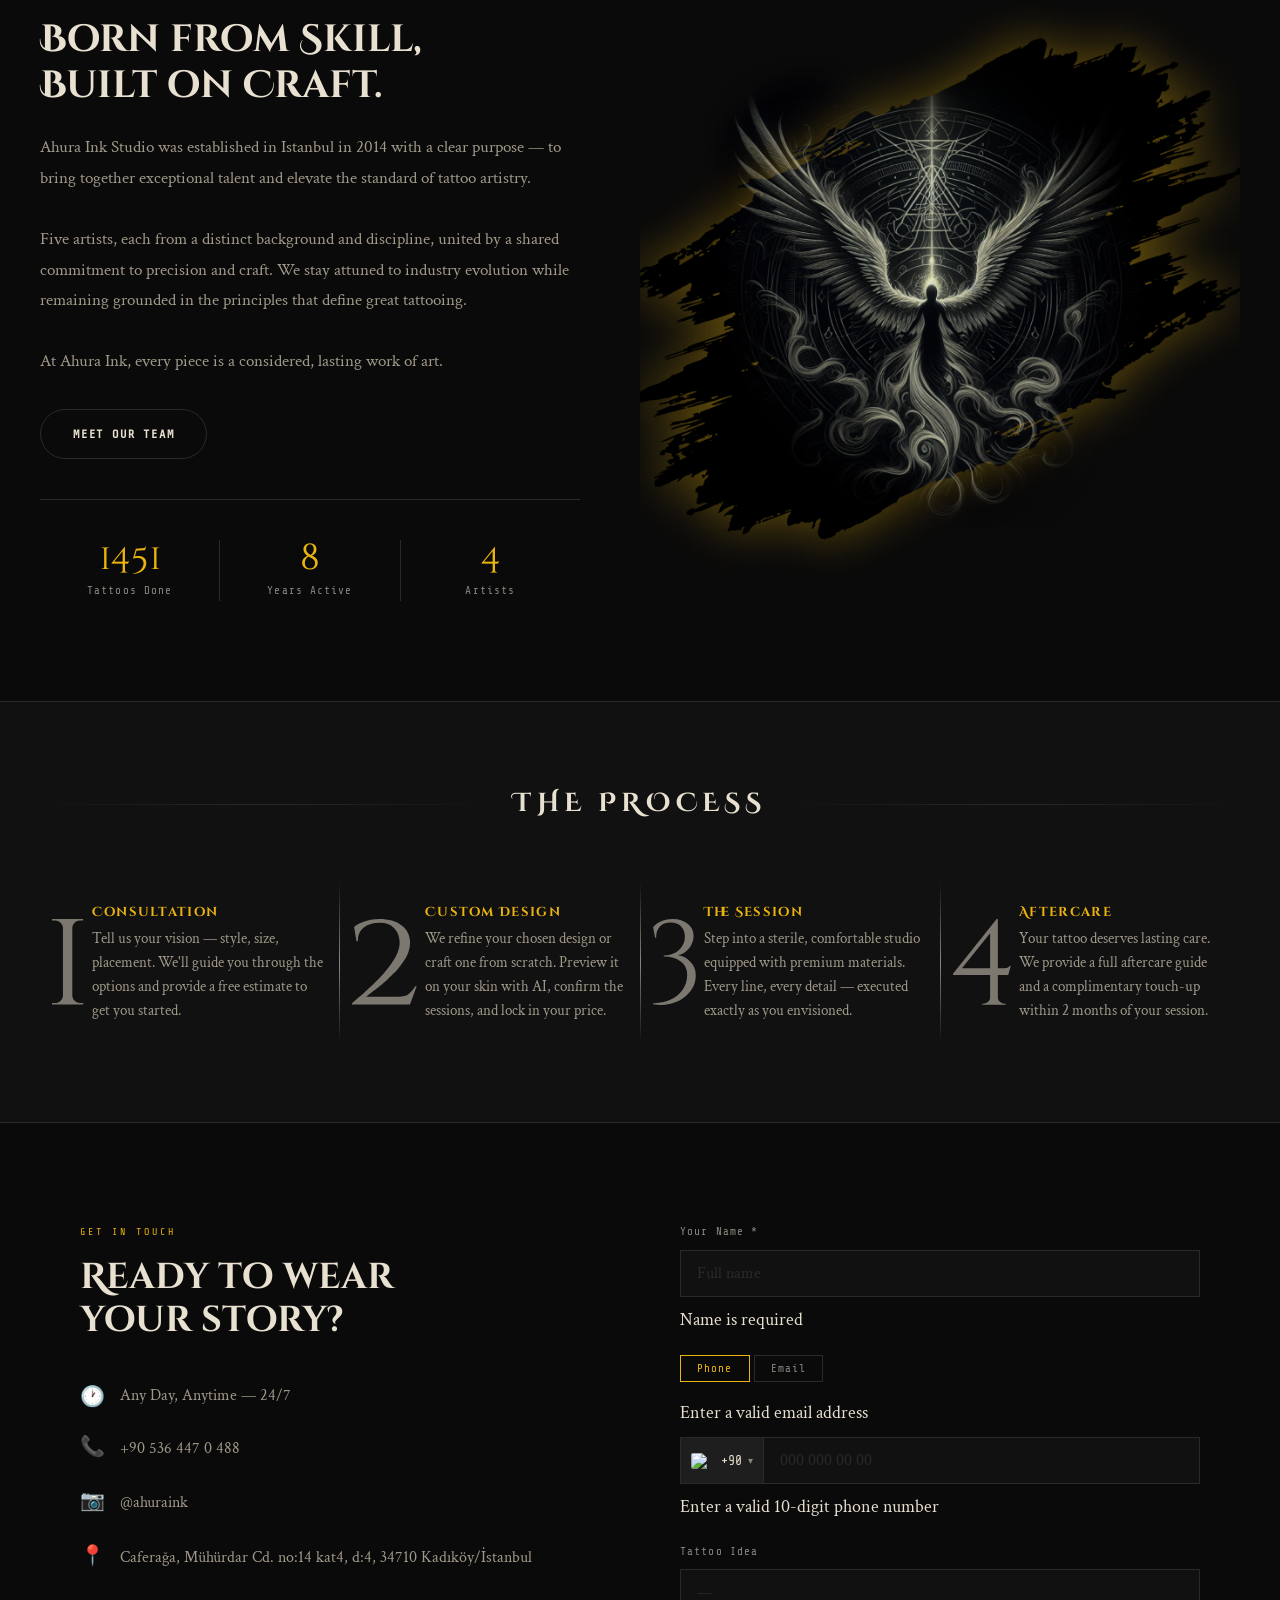
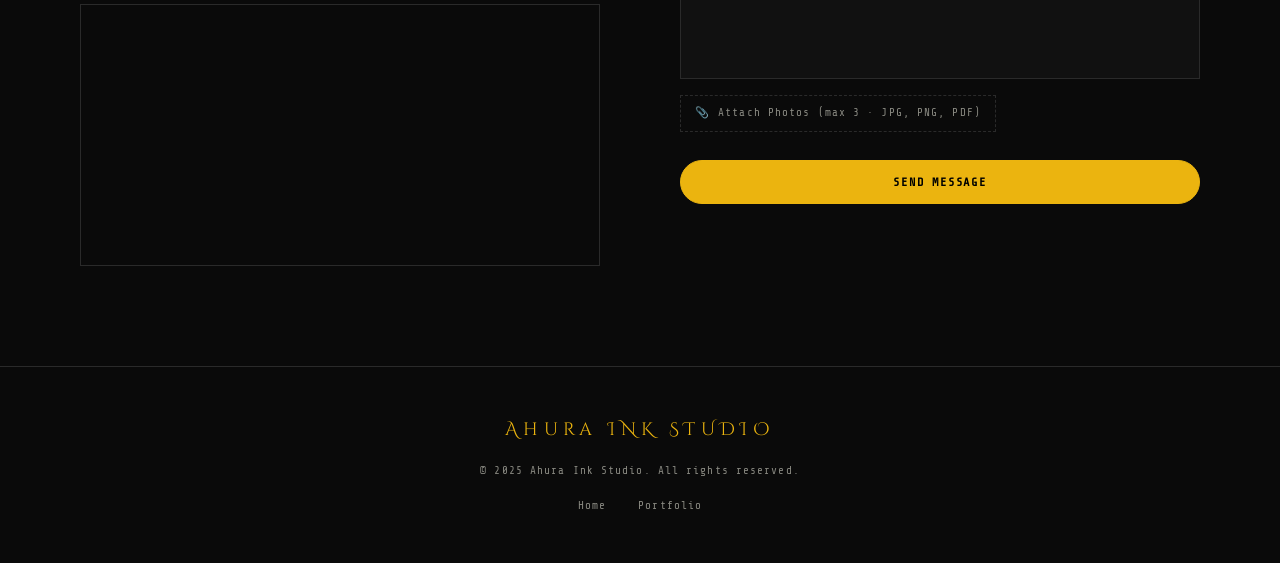
==== commit f466cc59: "Update index.html" ====
--- a/index.html
+++ b/index.html
@@ -287,7 +287,7 @@
           <div class="contact-item">
             <span class="contact-icon">🕐</span>
             <div>
-              <p class="contact-desc" data-en="24/7 — any day, anytime" data-tr="7/24 — her gün, her zaman">24/7 — any day, anytime</p>
+              <p class="contact-desc" data-en="Any Day, Anytime — 24/7" data-tr="Her Gün, Her Zaman — 7/24">Any Day, Anytime — 24/7</p>
             </div>
           </div>
           <div class="contact-item">
@@ -318,23 +318,23 @@
             allowfullscreen="" loading="lazy"
             referrerpolicy="no-referrer-when-downgrade">
           </iframe>
-          <a href="https://maps.app.goo.gl/NakN4Z4rvmhWPipr6" target="_blank" class="map-open-link" data-en="Open in Google Maps →" data-tr="Google Maps'te Aç →">Open in Google Maps →</a>
         </div>
       </div>
       <div class="contact-form-wrap">
         <form class="contact-form" id="contactForm" onsubmit="submitForm(event)">
           <div class="form-group">
             <label data-en="Your Name *" data-tr="Adınız *">Your Name *</label>
-            <input type="text" id="fieldName" required placeholder="—" />
+            <input type="text" id="fieldName" required placeholder="Full name" />
+            <span class="field-error" id="errorName" data-en="Name is required" data-tr="Ad zorunludur">Name is required</span>
           </div>
           <div class="form-group">
-            <label data-en="Email or Phone *" data-tr="E-posta veya Telefon *">Email or Phone *</label>
             <div class="contact-toggle">
-              <button type="button" class="toggle-btn active" id="btnEmail" onclick="switchContact('email')" data-en="Email" data-tr="E-posta">Email</button>
-              <button type="button" class="toggle-btn" id="btnPhone" onclick="switchContact('phone')" data-en="Phone" data-tr="Telefon">Phone</button>
-            </div>
-            <input type="email" id="fieldEmail" placeholder="—" />
-            <div class="phone-input-wrap" id="phoneWrap" style="display:none;">
+              <button type="button" class="toggle-btn active" id="btnPhone" onclick="switchContact('phone')" data-en="Phone" data-tr="Telefon">Phone</button>
+              <button type="button" class="toggle-btn" id="btnEmail" onclick="switchContact('email')" data-en="Email" data-tr="E-posta">Email</button>
+            </div>
+            <input type="email" id="fieldEmail" placeholder="something@something.com" style="display:none;" />
+            <span class="field-error" id="errorEmail" data-en="Enter a valid email address" data-tr="Geçerli bir e-posta girin">Enter a valid email address</span>
+            <div class="phone-input-wrap" id="phoneWrap">
               <div class="country-select-wrap">
                 <button type="button" class="country-btn" id="countryBtn" onclick="toggleCountryDropdown()">
                   <img class="flag-img" id="selectedFlag" src="https://flagcdn.com/w40/tr.png" alt="TR" />
@@ -346,8 +346,9 @@
                   <div class="country-list" id="countryList"></div>
                 </div>
               </div>
-              <input type="tel" id="fieldPhone" placeholder="—" />
-            </div>
+              <input type="tel" id="fieldPhone" placeholder="000 000 00 00" maxlength="13" oninput="formatPhone(this)" required />
+            </div>
+            <span class="field-error" id="errorPhone" data-en="Enter a valid 10-digit phone number" data-tr="Geçerli 10 haneli numara girin">Enter a valid 10-digit phone number</span>
           </div>
           <div class="form-group">
             <label data-en="Tattoo Idea" data-tr="Dövme Fikri">Tattoo Idea</label>
--- a/style.css
+++ b/style.css
@@ -434,12 +434,13 @@
   object-position: center;
   display: block;
 }
-.about-photo--mobile {
+.about-photo--mobile { display: none; }
+.about-img-mobile {
   display: none;
   width: 100%;
-  margin: 24px 0;
-}
-.about-photo--mobile img {
+  margin: 28px 0 0 0;
+}
+.about-img-mobile img {
   width: 100%;
   height: auto;
   display: block;
@@ -600,6 +601,107 @@
 }
 .form-success.visible { display: block; }
 
+.contact-desc {
+  font-size: 16px; color: var(--text-dim); line-height: 1.6;
+}
+.contact-link {
+  font-size: 16px; color: var(--text-dim);
+  text-decoration: none; line-height: 1.6;
+  transition: color .2s;
+}
+.contact-link:hover { color: var(--red); }
+.contact-map {
+  margin-top: 32px;
+  border: 1px solid var(--mid);
+  overflow: hidden;
+}
+.map-open-link {
+  display: block; padding: 10px 16px;
+  font-family: var(--font-mono); font-size: 11px; letter-spacing: .1em;
+  color: var(--red); text-decoration: none;
+  border-top: 1px solid var(--mid);
+  transition: background .2s;
+}
+.map-open-link:hover { background: var(--surface); }
+
+/* Contact form toggle */
+.contact-toggle {
+  display: flex; gap: 4px; margin-bottom: 8px;
+}
+.toggle-btn {
+  padding: 6px 16px;
+  font-family: var(--font-mono); font-size: 11px; letter-spacing: .1em;
+  background: none; border: 1px solid var(--mid);
+  color: var(--muted); cursor: pointer; transition: all .2s;
+}
+.toggle-btn.active {
+  border-color: var(--red); color: var(--red);
+}
+
+/* Phone input */
+.phone-input-wrap {
+  display: flex; gap: 0;
+}
+.country-select-wrap { position: relative; flex-shrink: 0; }
+.country-btn {
+  display: flex; align-items: center; gap: 6px;
+  padding: 12px 10px;
+  background: var(--surface); border: 1px solid var(--mid);
+  border-right: none; color: var(--text);
+  cursor: pointer; height: 100%;
+  font-family: var(--font-mono); font-size: 13px;
+}
+.flag-img { width: 24px; height: 16px; object-fit: cover; border-radius: 2px; }
+.caret { font-size: 10px; color: var(--muted); }
+.country-dropdown {
+  position: absolute; top: 100%; left: 0; z-index: 200;
+  width: 280px; max-height: 300px;
+  background: var(--dark); border: 1px solid var(--mid);
+  display: flex; flex-direction: column;
+}
+.country-search {
+  padding: 10px 12px; background: var(--surface);
+  border: none; border-bottom: 1px solid var(--mid);
+  color: var(--text); font-family: var(--font-mono); font-size: 12px;
+  outline: none;
+}
+.country-list {
+  overflow-y: auto; flex: 1;
+}
+.country-option {
+  display: flex; align-items: center; gap: 10px;
+  padding: 8px 12px; cursor: pointer;
+  font-family: var(--font-mono); font-size: 12px; color: var(--text);
+  transition: background .15s;
+}
+.country-option:hover { background: var(--surface); }
+.country-option .flag-img { width: 24px; height: 16px; border-radius: 2px; }
+.phone-input-wrap input[type="tel"] { flex: 1; }
+
+/* File attachment */
+.attachment-area { margin-top: 8px; }
+.attach-btn {
+  display: inline-flex; align-items: center; gap: 8px;
+  padding: 8px 14px;
+  border: 1px dashed var(--mid); color: var(--muted);
+  font-family: var(--font-mono); font-size: 11px; letter-spacing: .05em;
+  cursor: pointer; transition: all .2s;
+}
+.attach-btn:hover { border-color: var(--red); color: var(--red); }
+.file-list { margin-top: 8px; display: flex; flex-direction: column; gap: 4px; }
+.file-item {
+  display: flex; align-items: center; justify-content: space-between;
+  padding: 6px 10px;
+  background: var(--surface); border: 1px solid var(--mid);
+  font-family: var(--font-mono); font-size: 11px; color: var(--text-dim);
+}
+.file-remove {
+  background: none; border: none; color: var(--muted);
+  cursor: pointer; font-size: 14px; padding: 0 0 0 8px;
+  transition: color .2s;
+}
+.file-remove:hover { color: var(--red); }
+
 /* ===========================
    FOOTER
 =========================== */
@@ -800,7 +902,7 @@
   .about-grid { grid-template-columns: 1fr; gap: 0; max-width: 100%; margin: 0; }
   .about-text { padding-right: 0; padding-left: 0; }
   .about-visual { display: none; }
-  .about-photo--mobile { display: block; }
+  .about-img-mobile { display: block; }
   .about-stats--mobile {
     display: flex;
     width: 100%;
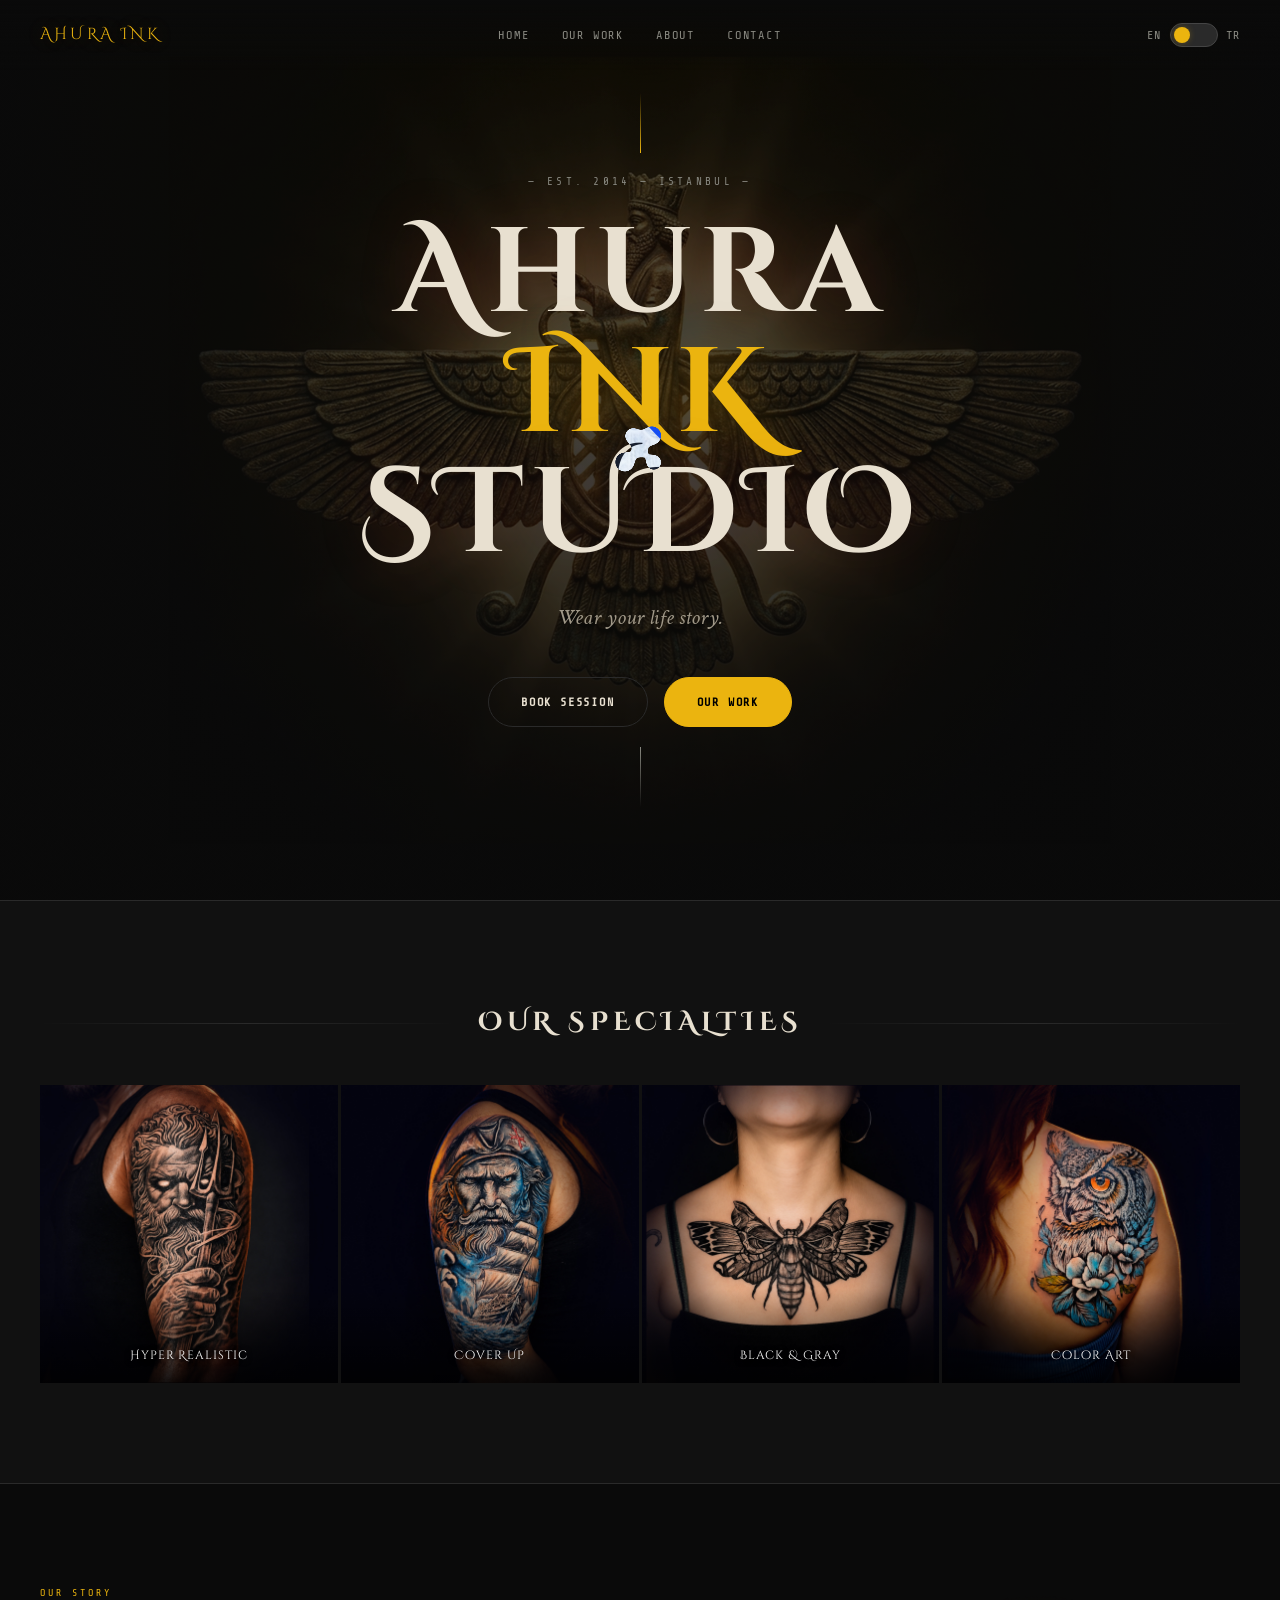
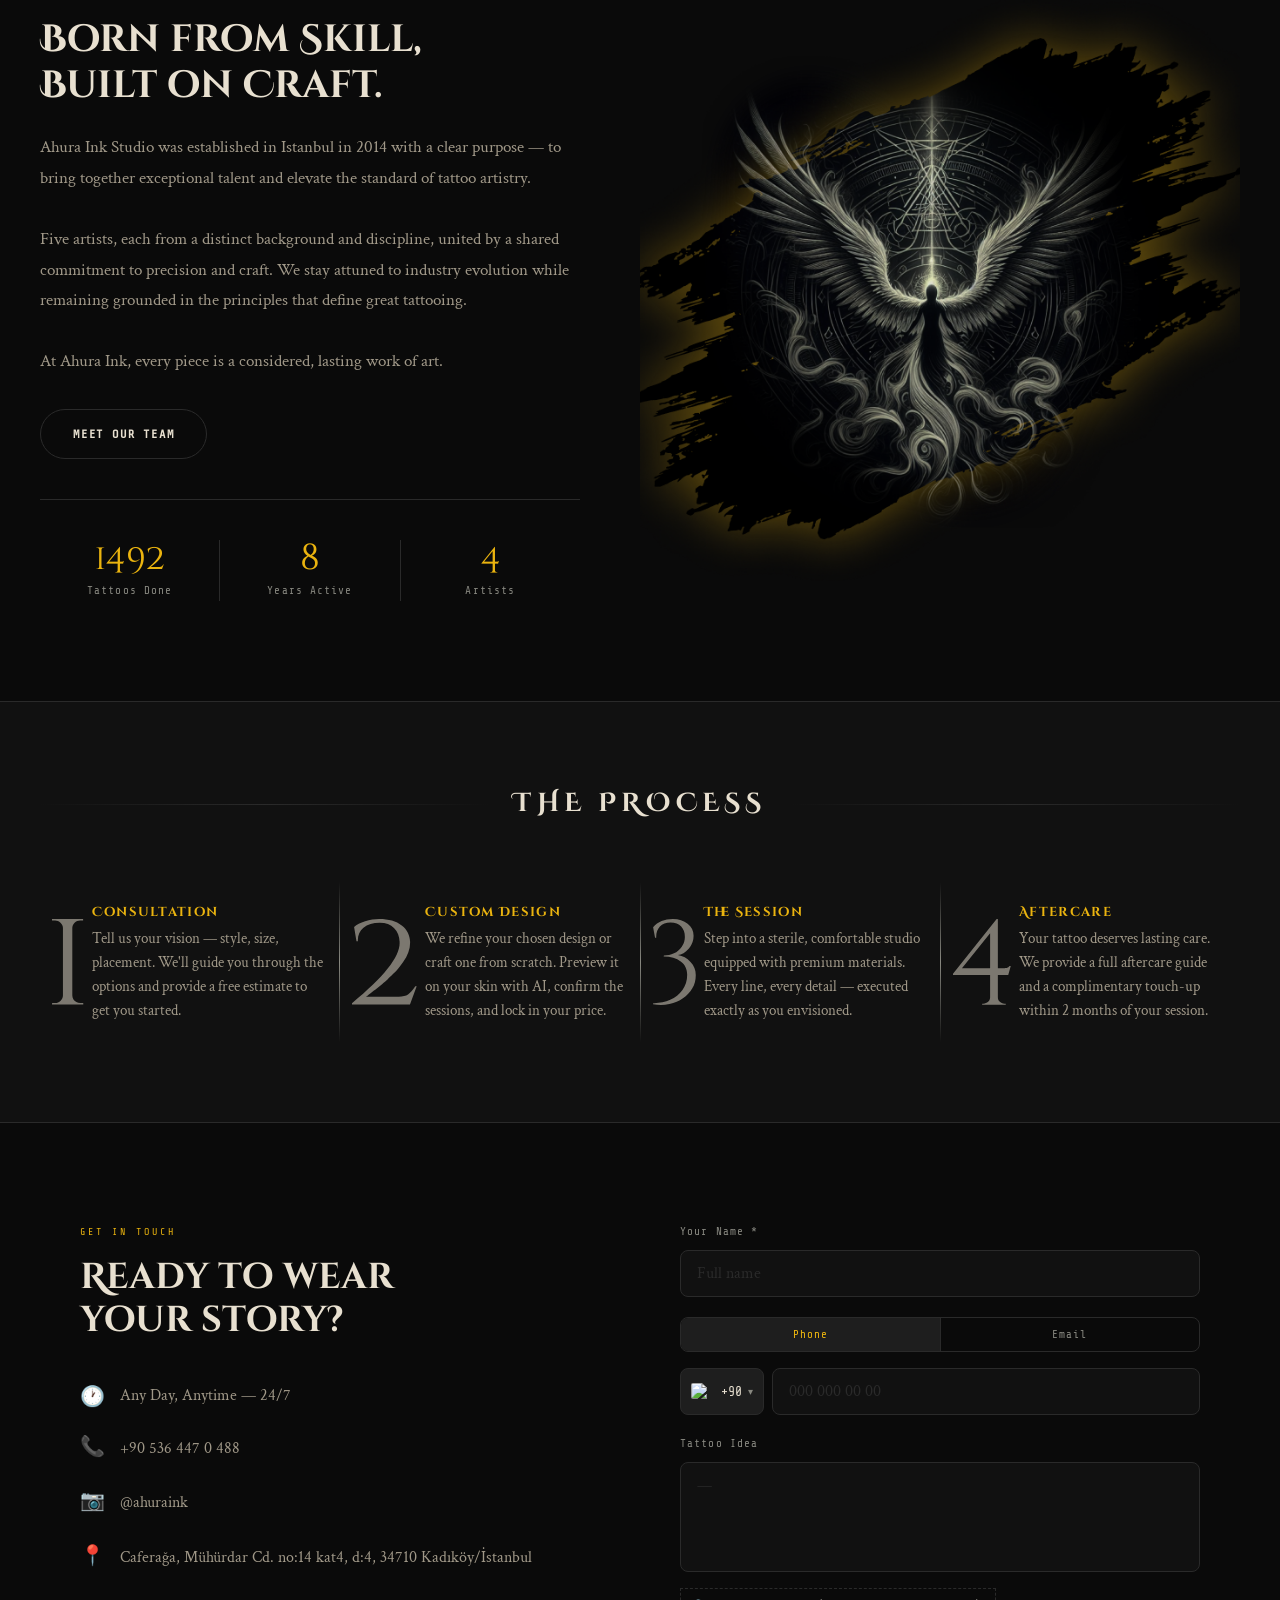
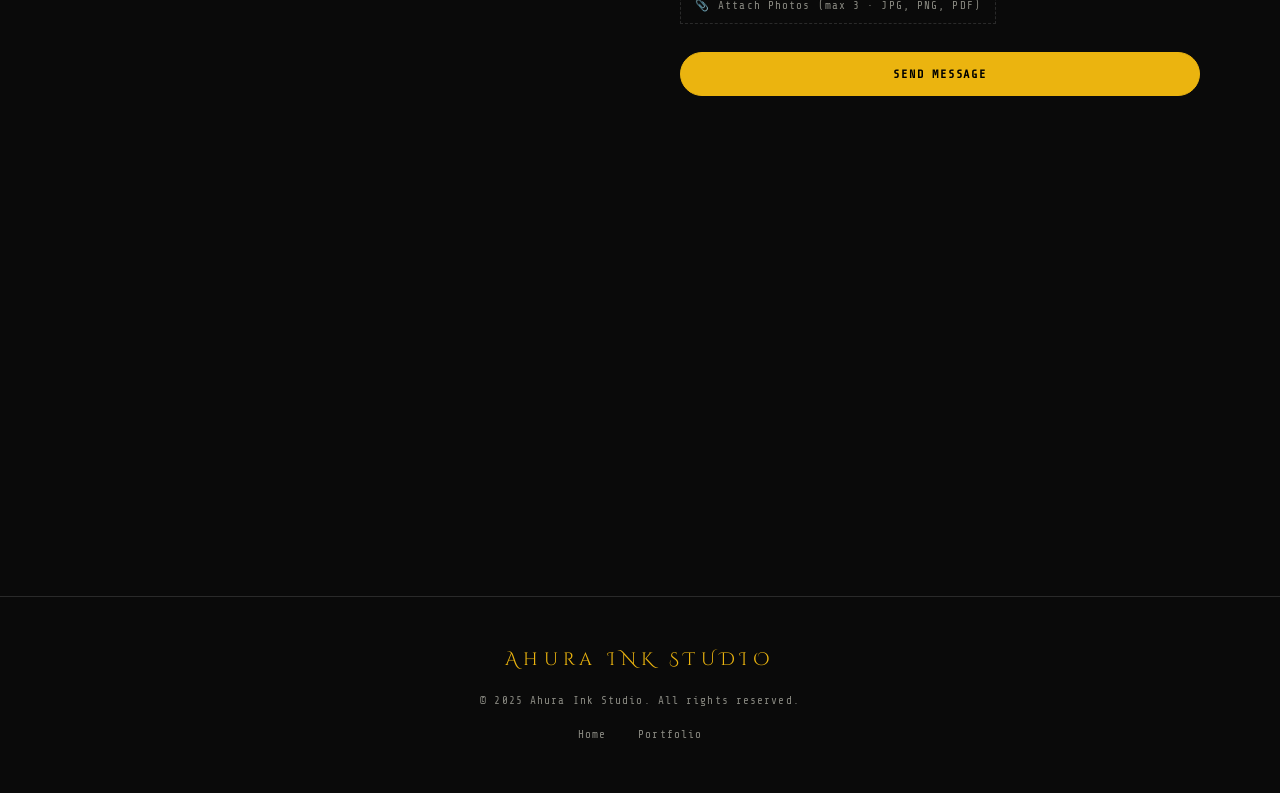
==== commit 5c62d0e6: "Update index.html" ====
--- a/index.html
+++ b/index.html
@@ -309,16 +309,6 @@
             </div>
           </div>
         </div>
-        <!-- Google Map embed -->
-        <div class="contact-map">
-          <iframe
-            src="https://www.google.com/maps/embed?pb=!1m18!1m12!1m3!1d9939.883736437328!2d29.01846723996122!3d40.99152850872481!2m3!1f0!2f0!3f0!3m2!1i1024!2i768!4f13.1!3m3!1m2!1s0x14caa16bb763cc8d%3A0x915b2e97e72dc2d5!2sAhuraink%20Tattoo%20Studio!5e0!3m2!1sen!2str!4v1781182409567!5m2!1sen!2str"
-            width="100%" height="260"
-            style="border:0; display:block;"
-            allowfullscreen="" loading="lazy"
-            referrerpolicy="no-referrer-when-downgrade">
-          </iframe>
-        </div>
       </div>
       <div class="contact-form-wrap">
         <form class="contact-form" id="contactForm" onsubmit="submitForm(event)">
@@ -369,6 +359,17 @@
     </div>
   </section>
 
+  <!-- MAP -->
+  <section class="map-section">
+    <iframe
+      src="https://www.google.com/maps/embed?pb=!1m18!1m12!1m3!1d9939.883736437328!2d29.01846723996122!3d40.99152850872481!2m3!1f0!2f0!3f0!3m2!1i1024!2i768!4f13.1!3m3!1m2!1s0x14caa16bb763cc8d%3A0x915b2e97e72dc2d5!2sAhuraink%20Tattoo%20Studio!5e0!3m2!1sen!2str!4v1781182409567!5m2!1sen!2str"
+      width="100%" height="400"
+      style="border:0; display:block;"
+      allowfullscreen="" loading="lazy"
+      referrerpolicy="no-referrer-when-downgrade">
+    </iframe>
+  </section>
+
   <!-- FOOTER -->
   <footer class="footer">
     <div class="footer-inner">
--- a/style.css
+++ b/style.css
@@ -589,12 +589,17 @@
   background: var(--deep); border: 1px solid var(--mid);
   color: var(--text); font-family: var(--font-body); font-size: 16px;
   padding: 12px 16px; outline: none; resize: none;
+  border-radius: 8px;
   transition: border-color .2s;
 }
-.form-group input:focus, .form-group textarea:focus {
-  border-color: var(--red);
-}
+.form-group input:focus, .form-group textarea:focus { border-color: var(--red); }
 .form-group input::placeholder, .form-group textarea::placeholder { color: var(--mid); }
+.form-group input.error, .form-group textarea.error { border-color: #e05555; }
+.field-error {
+  display: none; font-family: var(--font-mono); font-size: 11px;
+  color: #e05555; letter-spacing: .04em;
+}
+.field-error.visible { display: block; }
 .form-success {
   display: none; font-family: var(--font-mono); font-size: 12px;
   color: var(--gold); letter-spacing: .05em;
@@ -626,37 +631,40 @@
 
 /* Contact form toggle */
 .contact-toggle {
-  display: flex; gap: 4px; margin-bottom: 8px;
+  display: flex; gap: 0; margin-bottom: 8px;
+  border: 1px solid var(--mid); border-radius: 8px; overflow: hidden;
 }
 .toggle-btn {
-  padding: 6px 16px;
+  flex: 1; padding: 10px 16px;
   font-family: var(--font-mono); font-size: 11px; letter-spacing: .1em;
-  background: none; border: 1px solid var(--mid);
+  background: none; border: none;
   color: var(--muted); cursor: pointer; transition: all .2s;
 }
+.toggle-btn:first-child { border-right: 1px solid var(--mid); }
 .toggle-btn.active {
-  border-color: var(--red); color: var(--red);
+  background: var(--surface); color: var(--red);
 }
 
 /* Phone input */
 .phone-input-wrap {
-  display: flex; gap: 0;
+  display: flex; gap: 8px;
 }
 .country-select-wrap { position: relative; flex-shrink: 0; }
 .country-btn {
   display: flex; align-items: center; gap: 6px;
   padding: 12px 10px;
   background: var(--surface); border: 1px solid var(--mid);
-  border-right: none; color: var(--text);
+  border-radius: 8px; color: var(--text);
   cursor: pointer; height: 100%;
   font-family: var(--font-mono); font-size: 13px;
 }
 .flag-img { width: 24px; height: 16px; object-fit: cover; border-radius: 2px; }
 .caret { font-size: 10px; color: var(--muted); }
 .country-dropdown {
-  position: absolute; top: 100%; left: 0; z-index: 200;
+  position: absolute; top: calc(100% + 4px); left: 0; z-index: 200;
   width: 280px; max-height: 300px;
   background: var(--dark); border: 1px solid var(--mid);
+  border-radius: 8px; overflow: hidden;
   display: flex; flex-direction: column;
 }
 .country-search {
@@ -665,9 +673,7 @@
   color: var(--text); font-family: var(--font-mono); font-size: 12px;
   outline: none;
 }
-.country-list {
-  overflow-y: auto; flex: 1;
-}
+.country-list { overflow-y: auto; flex: 1; }
 .country-option {
   display: flex; align-items: center; gap: 10px;
   padding: 8px 12px; cursor: pointer;
@@ -676,7 +682,7 @@
 }
 .country-option:hover { background: var(--surface); }
 .country-option .flag-img { width: 24px; height: 16px; border-radius: 2px; }
-.phone-input-wrap input[type="tel"] { flex: 1; }
+.phone-input-wrap input[type="tel"] { flex: 1; border-radius: 8px; }
 
 /* File attachment */
 .attachment-area { margin-top: 8px; }
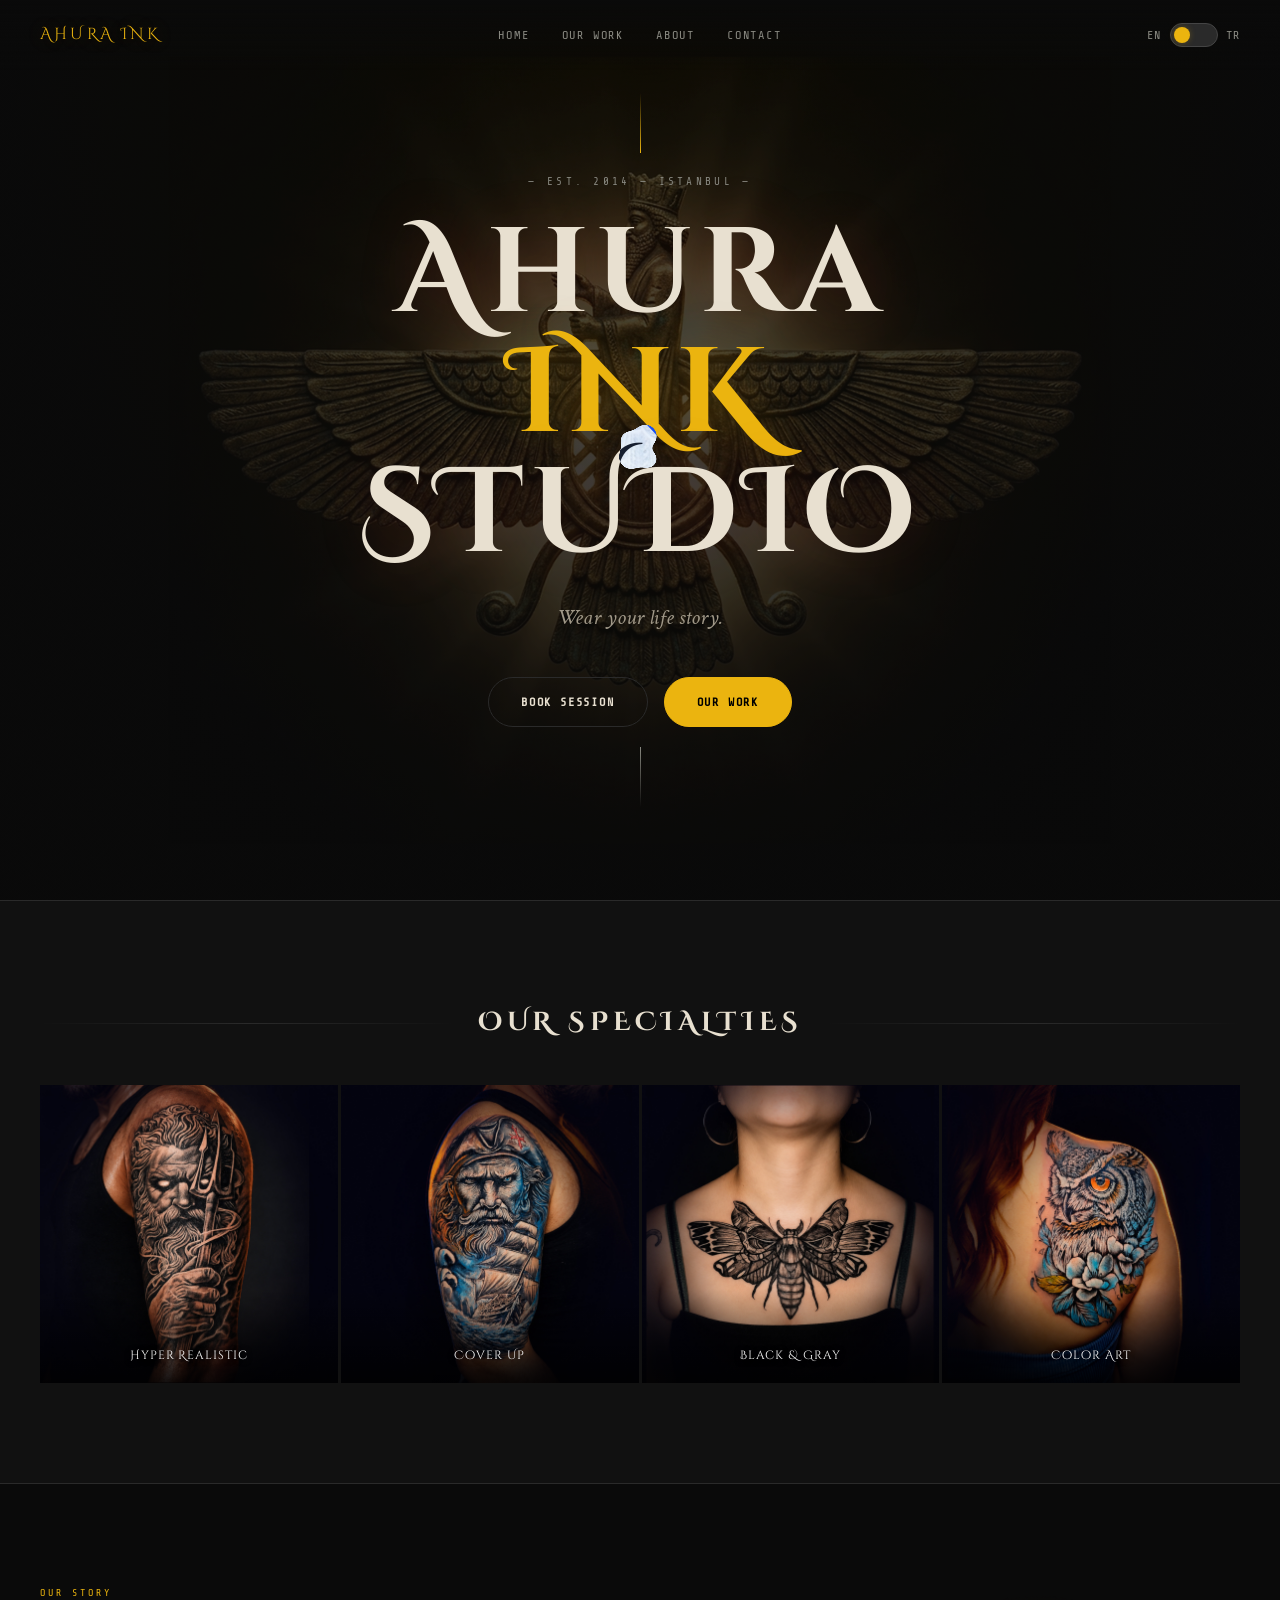
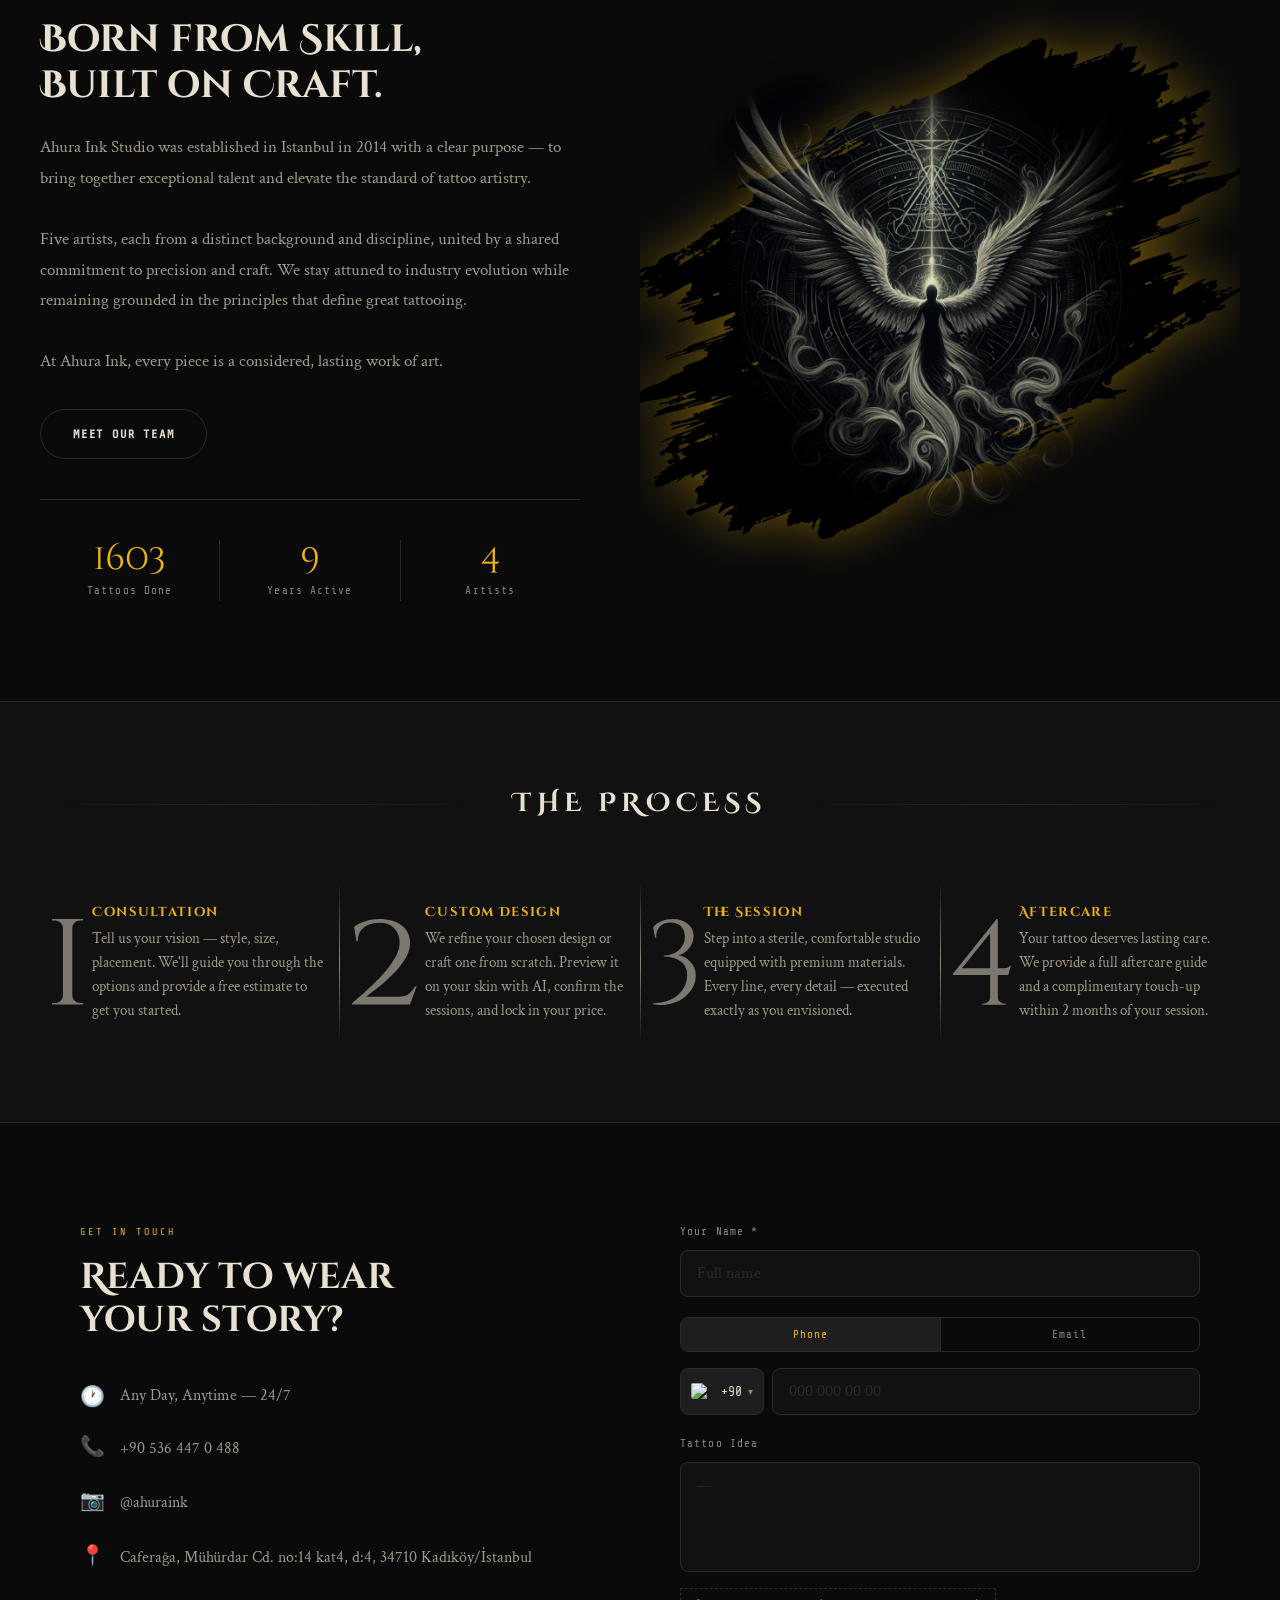
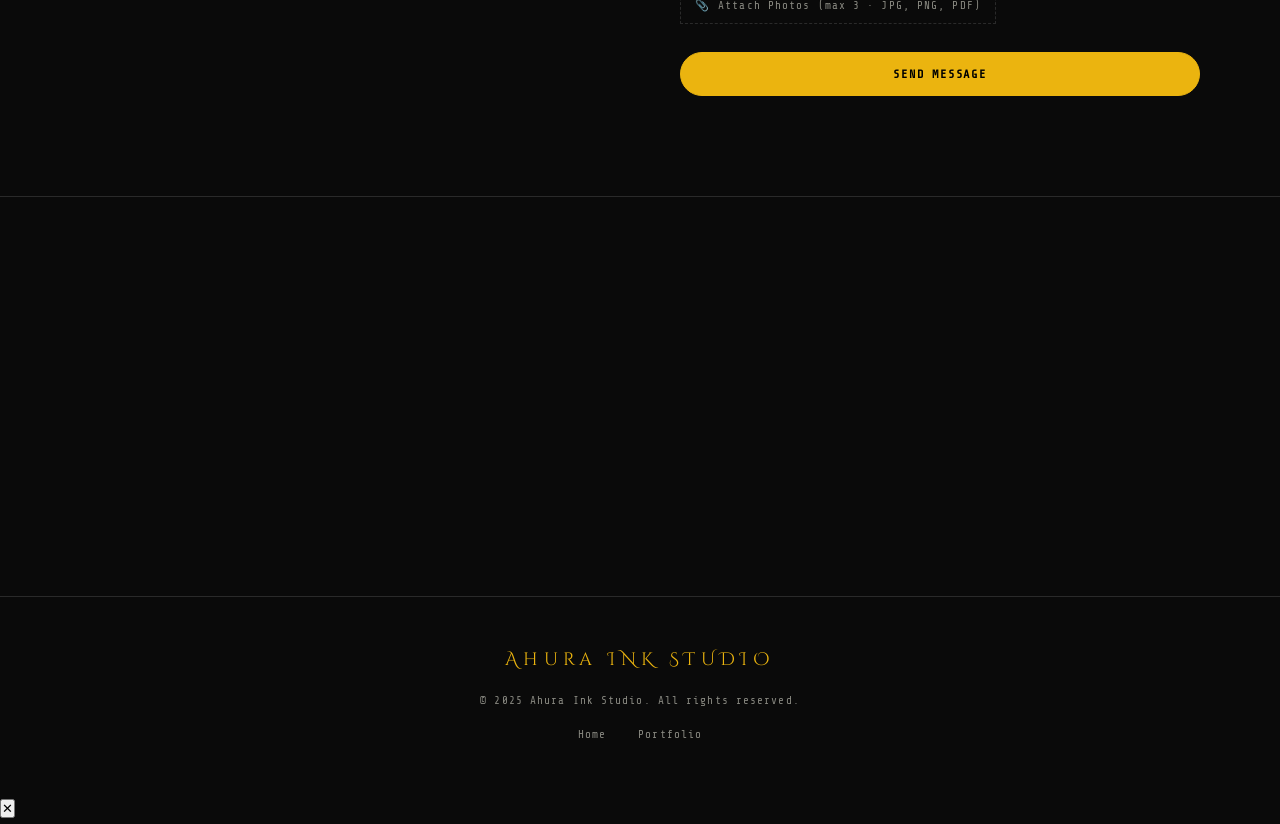
==== commit d4f10e6b: "Update index.html" ====
--- a/index.html
+++ b/index.html
@@ -353,7 +353,6 @@
             </div>
           </div>
           <button type="submit" class="btn-primary" data-en="Send Message" data-tr="Mesaj Gönder">Send Message</button>
-          <p class="form-success" id="formSuccess" data-en="✔ Message sent! We'll contact you soon." data-tr="✔ Mesaj gönderildi! Yakında sizi arayacağız.">✔ Message sent! We'll contact you soon.</p>
         </form>
       </div>
     </div>
@@ -382,6 +381,16 @@
     </div>
   </footer>
 
+  <!-- FORM POPUP -->
+  <div class="form-popup-overlay" id="formPopupOverlay" onclick="closeFormPopup()">
+    <div class="form-popup" id="formPopup" onclick="event.stopPropagation()">
+      <button class="form-popup-close" onclick="closeFormPopup()">✕</button>
+      <div class="form-popup-icon" id="formPopupIcon"></div>
+      <h3 class="form-popup-title" id="formPopupTitle"></h3>
+      <p class="form-popup-desc" id="formPopupDesc"></p>
+    </div>
+  </div>
+
   <script src="main.js"></script>
 </body>
 </html>
--- a/style.css
+++ b/style.css
@@ -615,19 +615,19 @@
   transition: color .2s;
 }
 .contact-link:hover { color: var(--red); }
-.contact-map {
-  margin-top: 32px;
-  border: 1px solid var(--mid);
+.map-section {
+  width: 100%;
+  height: 400px;
+  display: block;
   overflow: hidden;
-}
-.map-open-link {
-  display: block; padding: 10px 16px;
-  font-family: var(--font-mono); font-size: 11px; letter-spacing: .1em;
-  color: var(--red); text-decoration: none;
   border-top: 1px solid var(--mid);
-  transition: background .2s;
-}
-.map-open-link:hover { background: var(--surface); }
+}
+.map-section iframe {
+  width: 100%;
+  height: 400px;
+  display: block;
+  border: 0;
+}
 
 /* Contact form toggle */
 .contact-toggle {
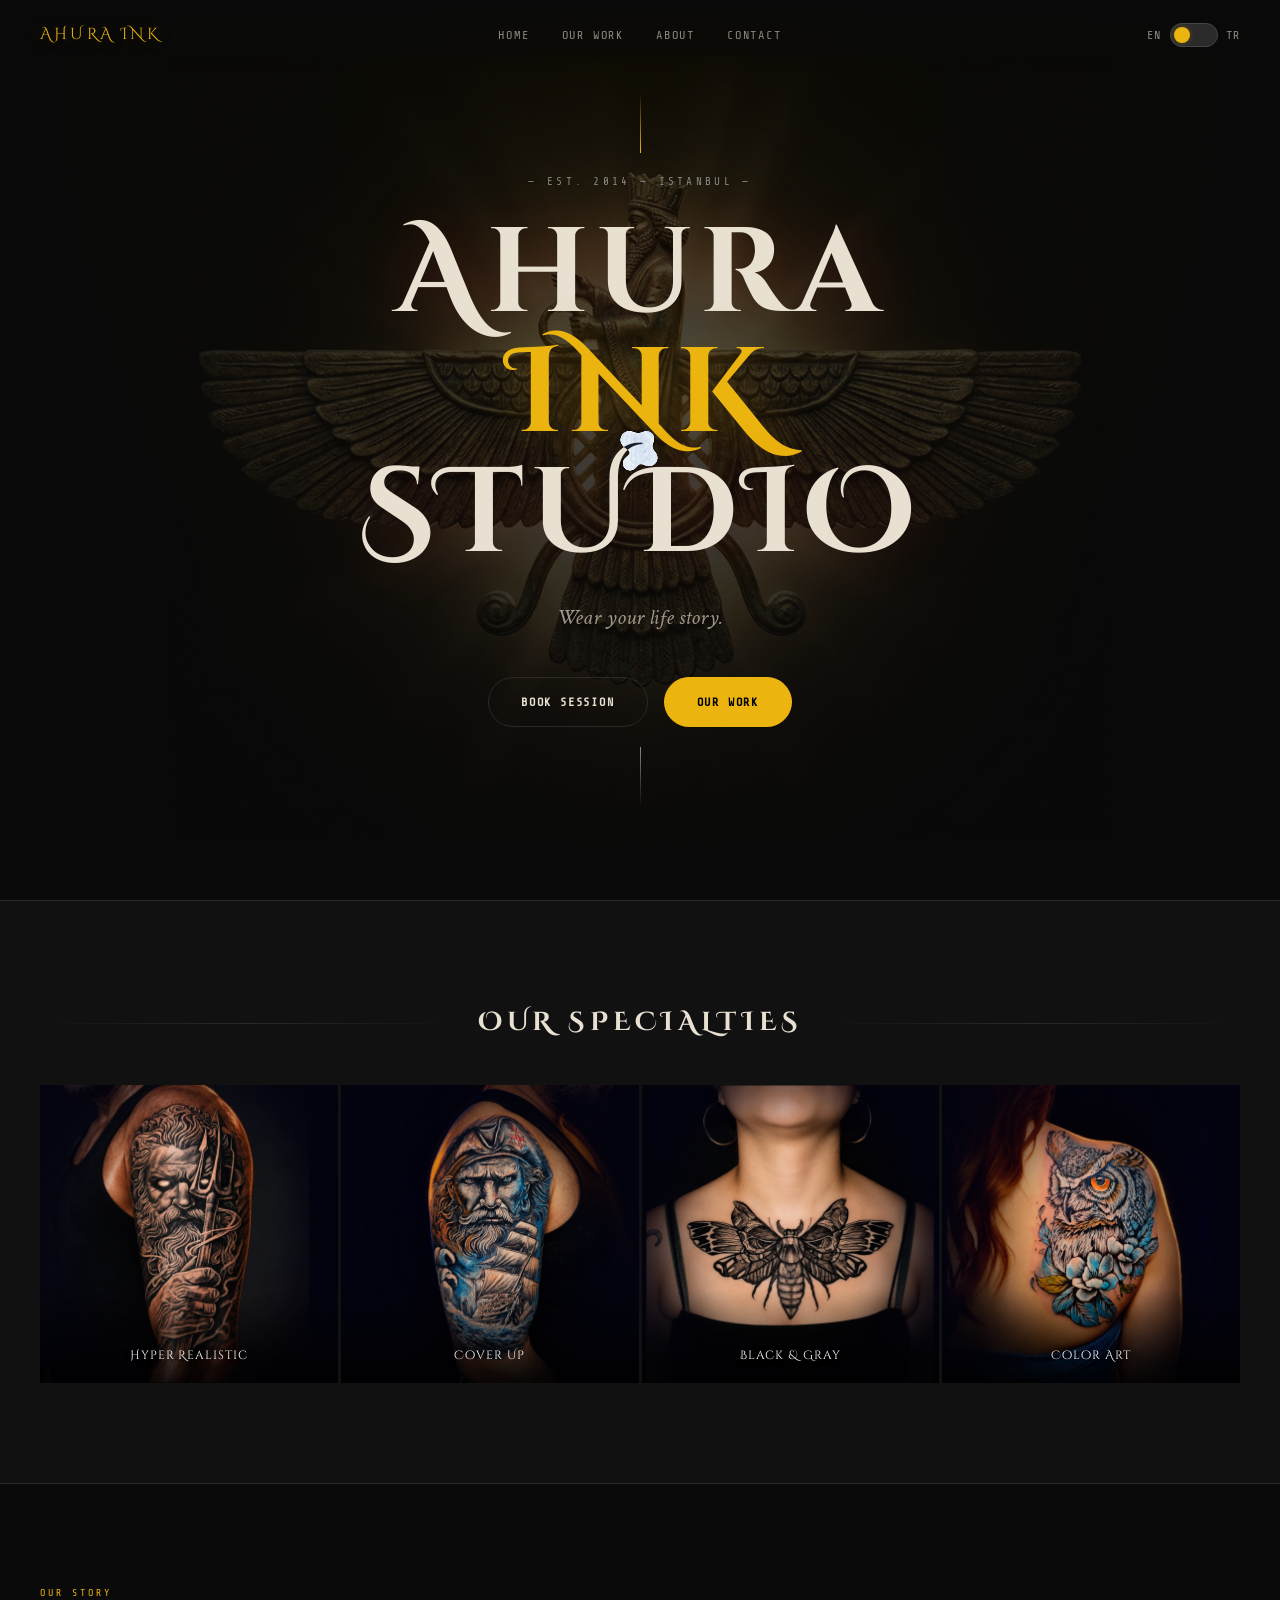
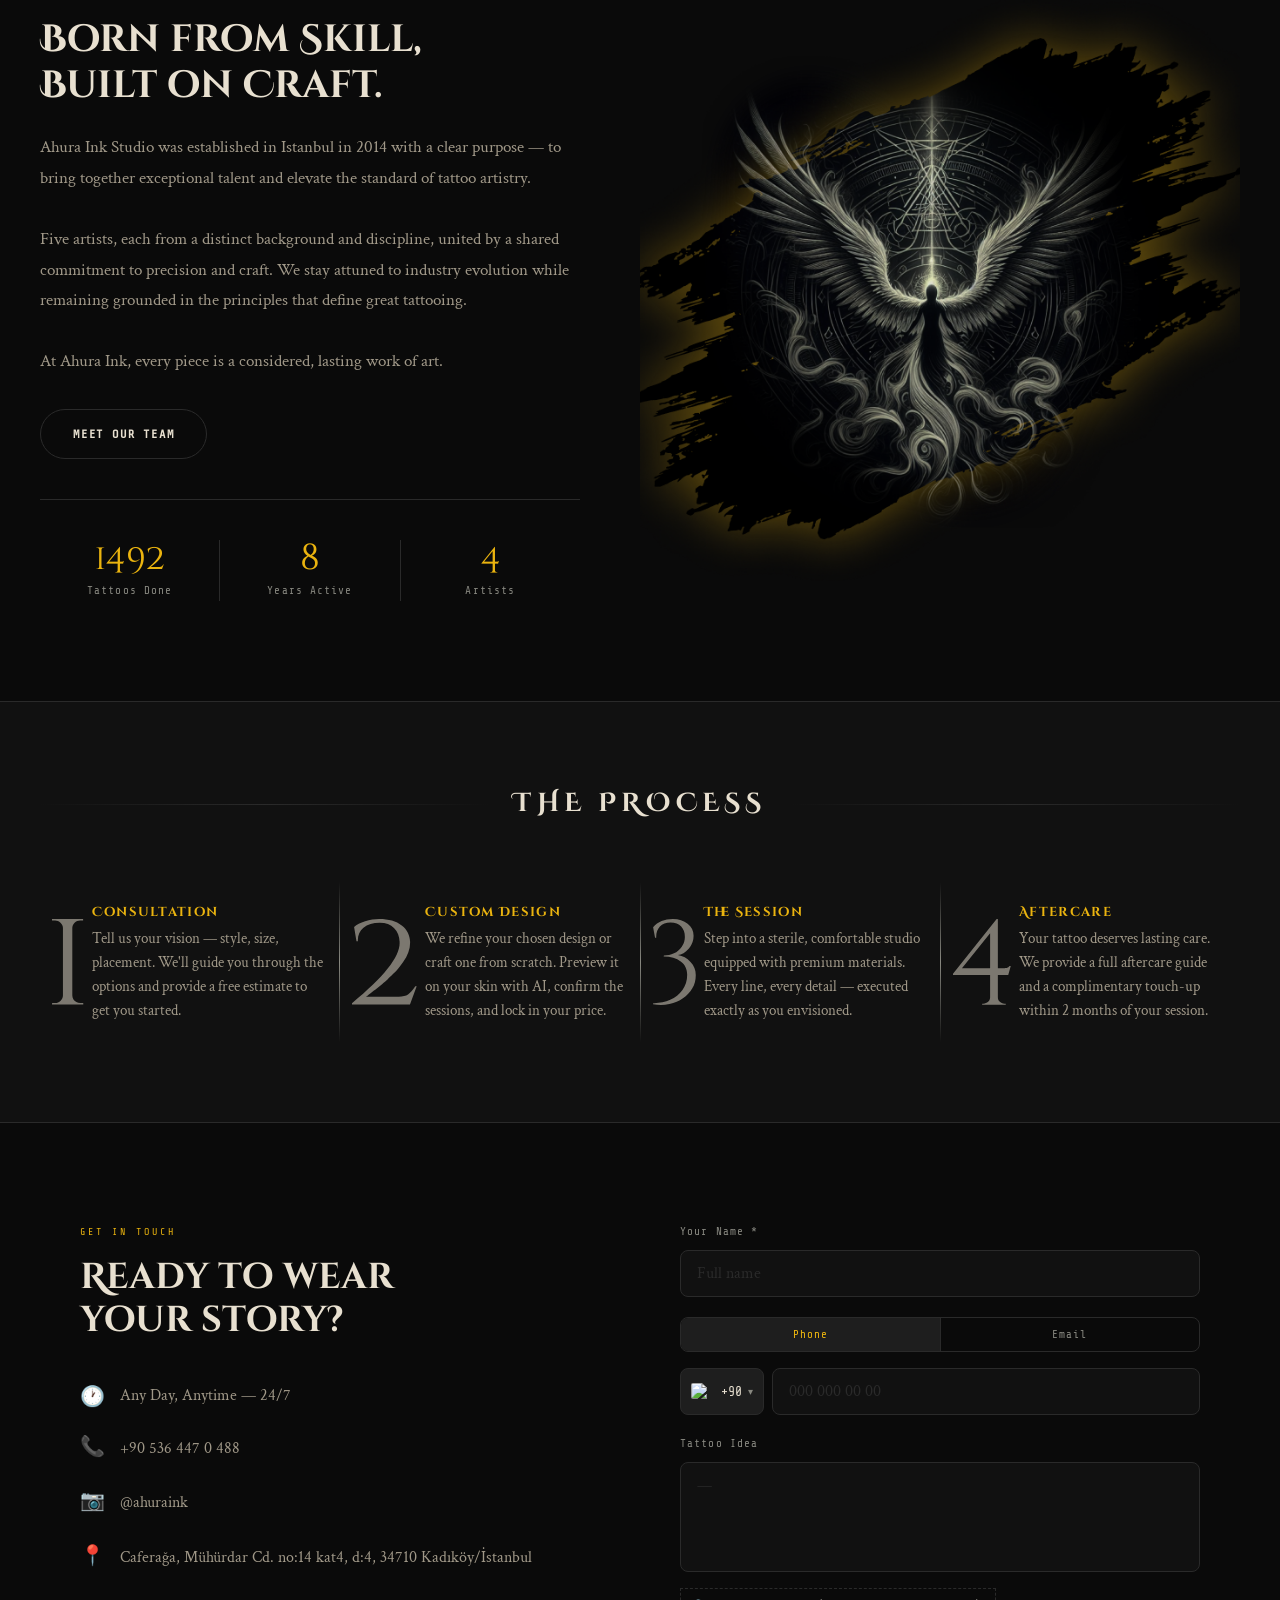
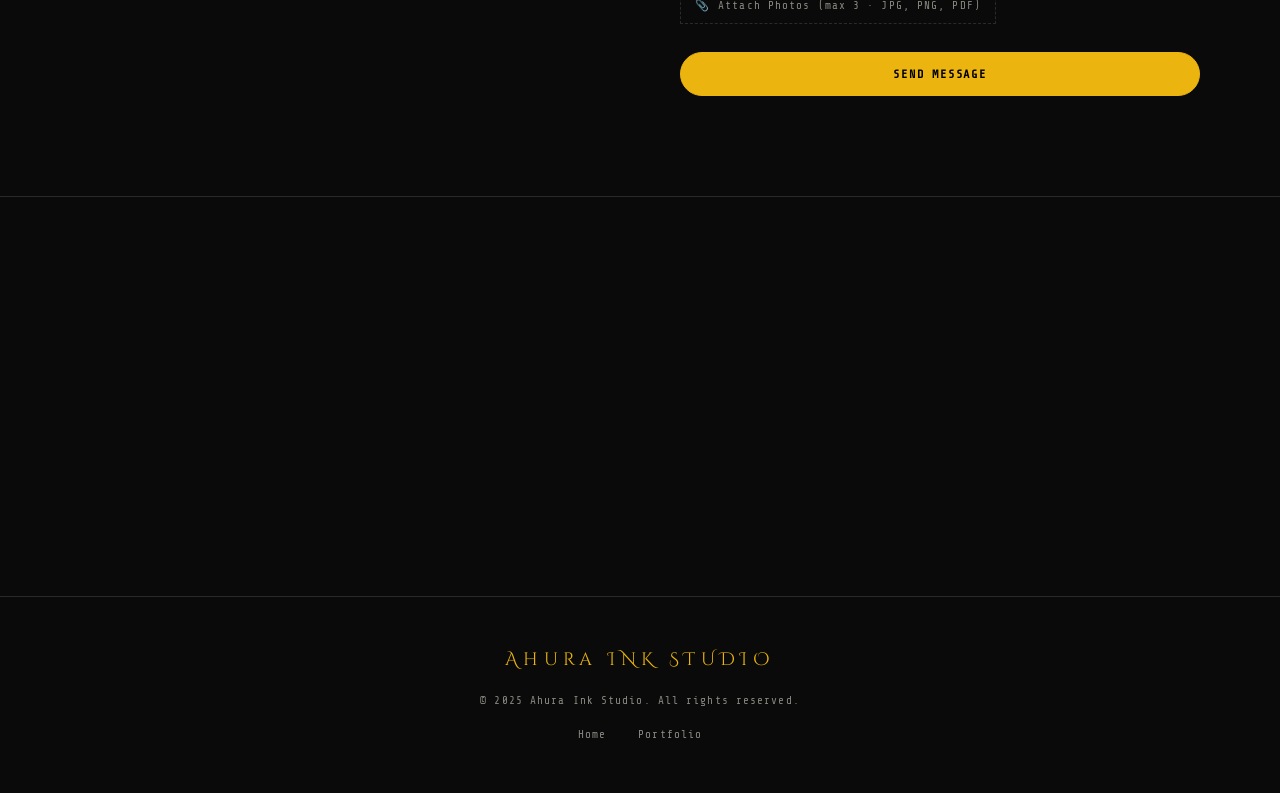
==== commit 20c5cc72: "Update index.html" ====
--- a/index.html
+++ b/index.html
@@ -4,6 +4,8 @@
   <meta charset="UTF-8" />
   <meta name="viewport" content="width=device-width, initial-scale=1.0" />
   <title>Ahura INK STUDIO — Tattoo</title>
+  <link rel="icon" type="image/png" href="favicon.png">
+  <link rel="apple-touch-icon" href="favicon.png">
   <link rel="stylesheet" href="style.css" />
   <link rel="preconnect" href="https://fonts.googleapis.com" />
   <link href="https://fonts.googleapis.com/css2?family=Cinzel+Decorative:wght@400;700;900&family=Crimson+Text:ital,wght@0,400;0,600;1,400&family=Share+Tech+Mono&display=swap" rel="stylesheet" />
--- a/style.css
+++ b/style.css
@@ -709,6 +709,56 @@
 .file-remove:hover { color: var(--red); }
 
 /* ===========================
+   FORM POPUP
+=========================== */
+.form-popup-overlay {
+  display: none;
+  position: fixed; inset: 0; z-index: 9999;
+  background: rgba(0,0,0,0.7);
+  align-items: center; justify-content: center;
+  backdrop-filter: blur(4px);
+}
+.form-popup-overlay.open { display: flex; animation: fadeIn .25s ease; }
+.form-popup {
+  position: relative;
+  background: var(--dark);
+  border: 1px solid var(--mid);
+  padding: 48px 40px 40px;
+  max-width: 420px; width: 90%;
+  text-align: center;
+  animation: popupIn .3s cubic-bezier(0.34, 1.56, 0.64, 1);
+}
+@keyframes popupIn {
+  from { transform: scale(0.85); opacity: 0; }
+  to   { transform: scale(1);    opacity: 1; }
+}
+.form-popup-close {
+  position: absolute; top: 16px; right: 20px;
+  background: none; border: none;
+  color: var(--muted); font-size: 18px;
+  cursor: pointer; transition: color .2s;
+  line-height: 1;
+}
+.form-popup-close:hover { color: var(--text); }
+.form-popup-icon {
+  font-size: 40px; margin-bottom: 16px; line-height: 1;
+}
+.form-popup-title {
+  font-family: var(--font-display);
+  font-size: 18px; font-weight: 700;
+  letter-spacing: .1em; color: var(--text);
+  margin-bottom: 12px;
+}
+.form-popup-title.success { color: var(--red); }
+.form-popup-title.error   { color: #e05555; }
+.form-popup-desc {
+  font-family: var(--font-body);
+  font-size: 16px; line-height: 1.7;
+  color: var(--text-dim);
+}
+.form-popup-desc .popup-name { color: var(--red); font-style: italic; }
+
+/* ===========================
    FOOTER
 =========================== */
 .footer {
@@ -765,6 +815,16 @@
   display: flex; gap: 2px; justify-content: center; flex-wrap: wrap;
   padding: 32px 40px;
   background: var(--deep); border-bottom: 1px solid var(--mid);
+  position: sticky; top: 70px; z-index: 50;
+  transition: background .3s, border-color .3s, backdrop-filter .3s;
+}
+.filter-bar.is-stuck {
+  background: rgba(17, 17, 17, 0.30);
+  backdrop-filter: blur(14px);
+  -webkit-backdrop-filter: blur(14px);
+  border-bottom-color: rgba(42, 42, 42, 0.3);
+  padding-top: 16px;
+  padding-bottom: 16px;
 }
 .filter-btn {
   background: var(--dark); border: 1px solid var(--mid);
@@ -773,7 +833,7 @@
   padding: 10px 20px; cursor: pointer; transition: all .2s;
 }
 .filter-btn:hover { border-color: var(--red); color: var(--text); }
-.filter-btn.active { background: var(--red); border-color: var(--red); color: #fff; }
+.filter-btn.active { background: var(--red); border-color: var(--red); color: #000; }
 
 /* ===========================
    GALLERY
@@ -781,19 +841,25 @@
 .gallery-section { padding: 60px 40px 100px; }
 .gallery-grid {
   display: grid;
-  grid-template-columns: repeat(auto-fill, minmax(280px, 1fr));
+  grid-template-columns: repeat(auto-fill, minmax(240px, 1fr));
   gap: 4px; max-width: 1200px; margin: 0 auto;
-  grid-auto-rows: 300px;
-}
-.gallery-item--wide { grid-column: span 2; }
-.gallery-item--tall { grid-row: span 2; }
+}
 
 .gallery-item {
   position: relative; overflow: hidden; cursor: pointer;
   background: var(--dark);
+  aspect-ratio: 9 / 16;
   transition: transform .3s;
 }
 .gallery-item:hover { z-index: 2; transform: scale(1.02); }
+
+.gallery-item img {
+  width: 100%; height: 100%;
+  object-fit: cover; object-position: center;
+  display: block;
+  transition: transform .5s ease;
+}
+.gallery-item:hover img { transform: scale(1.06); }
 
 .gallery-thumb {
   width: 100%; height: 100%;
@@ -821,19 +887,21 @@
 
 .gallery-overlay {
   position: absolute; bottom: 0; left: 0; right: 0;
-  padding: 20px 20px 18px;
-  background: linear-gradient(to top, rgba(0,0,0,0.9) 0%, transparent 100%);
-  display: flex; flex-direction: column; gap: 4px;
+  padding: 32px 16px 18px;
+  background: linear-gradient(to top, rgba(0,0,0,0.92) 0%, transparent 100%);
+  display: flex; flex-direction: column; gap: 6px;
   transform: translateY(8px); opacity: 0;
   transition: all .3s;
 }
 .gallery-item:hover .gallery-overlay { opacity: 1; transform: translateY(0); }
-.gallery-cat {
-  font-family: var(--font-mono); font-size: 10px; letter-spacing: .15em;
-  color: var(--red);
-}
-.gallery-title {
-  font-family: var(--font-display); font-size: 14px; color: var(--text);
+.gallery-cats {
+  font-family: var(--font-mono); font-size: 10px; letter-spacing: .12em;
+  color: var(--red); text-transform: uppercase;
+  /* multiple categories separated by · in the HTML */
+}
+.gallery-id {
+  font-family: var(--font-display); font-size: 20px; color: var(--text);
+  letter-spacing: .08em;
 }
 .gallery-item.hidden { display: none; }
 
@@ -847,6 +915,7 @@
 }
 .lightbox.open { display: flex; animation: fadeIn .3s ease; }
 .lightbox-close {
+  display: none; /* desktop: no close button — click the dark overlay to close */
   position: absolute; top: 24px; right: 32px;
   background: none; border: none; color: var(--text);
   font-size: 24px; cursor: pointer; opacity: 0.6; transition: opacity .2s;
@@ -856,21 +925,86 @@
   display: flex; gap: 40px; align-items: center;
   cursor: default; padding: 40px; max-width: 900px;
 }
+
+/* Image frame */
 .lightbox-image {
-  width: 400px; height: 500px; background: var(--dark);
+  position: relative;
+  height: min(80vh, 640px);
+  aspect-ratio: 9 / 16;
+  background: var(--dark);
   border: 1px solid var(--mid);
-  display: flex; align-items: center; justify-content: center;
-  font-size: 80px; opacity: 0.3; flex-shrink: 0;
-}
+  overflow: hidden;
+  flex-shrink: 0;
+  cursor: crosshair;
+}
+.lightbox-image img {
+  width: 100%; height: 100%;
+  object-fit: cover; display: block;
+  user-select: none; -webkit-user-select: none;
+  pointer-events: none;
+}
+
+/* ID badge — sits in info panel beside chips (mobile only; desktop uses lightbox-title) */
+.lightbox-id-badge {
+  display: none; /* shown on mobile via media query */
+  font-family: var(--font-display); font-size: 24px; color: var(--text);
+  letter-spacing: .06em; line-height: 1;
+  flex-shrink: 0; white-space: nowrap;
+}
+
+/* Row that holds chips + ID badge */
+.lightbox-meta-row {
+  display: flex; align-items: flex-end;
+  justify-content: space-between; gap: 12px;
+}
+
+/* Magnifying glass lens — fixed over the entire lightbox, never clipped */
+.lightbox-lens {
+  position: fixed; z-index: 1001;
+  width: 240px; height: 240px;
+  border-radius: 50%;
+  pointer-events: none;
+  display: none; /* shown by JS on mousemove */
+  box-shadow: 0 4px 32px rgba(0,0,0,0.7);
+  background-repeat: no-repeat;
+}
+
+/* Hide the ink cursor while the magnifier is active */
+body.lens-active #ink-cursor { opacity: 0; }
+
+/* Info panel beside the image */
 .lightbox-info {
   display: flex; flex-direction: column; gap: 16px;
 }
-.lightbox-cat {
-  font-family: var(--font-mono); font-size: 11px; letter-spacing: .2em;
-  color: var(--red);
-}
+
+/* Design ID title (desktop) */
 .lightbox-title {
   font-family: var(--font-display); font-size: 24px; color: var(--text);
+}
+
+/* Category chips */
+.lightbox-chips {
+  display: flex; flex-wrap: wrap; gap: 8px;
+}
+.lightbox-chip {
+  font-family: var(--font-mono); font-size: 10px; letter-spacing: .1em;
+  text-transform: uppercase; color: var(--text);
+  background: rgba(0,0,0,0.30);
+  padding: 5px 12px; border-radius: 20px;
+  border: 1px solid rgba(255,255,255,0.12);
+  cursor: pointer;
+  transition: background .2s, border-color .2s;
+}
+.lightbox-chip:hover {
+  background: rgba(235,180,15,0.15);
+  border-color: rgba(235,180,15,0.4);
+  color: var(--red);
+}
+
+/* Book button — desktop: fully rounded like other buttons */
+.lightbox-book-btn {
+  width: 100%;
+  /* inherits border-radius: 50px from .btn-primary */
 }
 
 /* ===========================
@@ -890,6 +1024,52 @@
   font-style: italic; font-size: 20px; color: var(--text-dim);
   margin-bottom: 36px; position: relative; z-index: 2;
 }
+
+/* ===========================
+   BOOKING POPUP
+=========================== */
+.booking-overlay {
+  display: none;
+  position: fixed; inset: 0; z-index: 9998;
+  background: rgba(0,0,0,0.82);
+  align-items: center; justify-content: center;
+  backdrop-filter: blur(4px);
+  overflow-y: auto; padding: 40px 20px;
+}
+.booking-overlay.open { display: flex; animation: fadeIn .25s ease; }
+.booking-popup {
+  position: relative;
+  background: var(--dark); border: 1px solid var(--mid);
+  padding: 48px 36px 36px;
+  max-width: 480px; width: 100%;
+  animation: popupIn .3s cubic-bezier(0.34, 1.56, 0.64, 1);
+}
+.booking-close {
+  position: absolute; top: 16px; right: 20px;
+  background: none; border: none;
+  color: var(--muted); font-size: 18px;
+  cursor: pointer; transition: color .2s; line-height: 1;
+}
+.booking-close:hover { color: var(--text); }
+.booking-design-badge {
+  display: flex; align-items: center; gap: 14px;
+  padding: 12px 16px;
+  background: var(--surface); border: 1px solid var(--mid);
+  margin-bottom: 24px;
+}
+.booking-design-badge .badge-id {
+  font-family: var(--font-display); font-size: 22px; color: var(--red);
+  line-height: 1;
+}
+.booking-design-badge .badge-cats {
+  font-family: var(--font-mono); font-size: 10px; letter-spacing: .12em;
+  color: var(--muted); text-transform: uppercase; line-height: 1.4;
+}
+.booking-title {
+  font-family: var(--font-display); font-size: 16px; font-weight: 700;
+  letter-spacing: .15em; color: var(--text); margin-bottom: 24px;
+}
+.booking-form { display: flex; flex-direction: column; gap: 20px; }
 
 /* ===========================
    SCROLL ANIMATIONS
@@ -925,7 +1105,7 @@
   .about-stats--desktop { display: none; }
   .contact-grid { grid-template-columns: 1fr; gap: 48px; }
   .process-steps { flex-direction: column; align-items: center; }
-  .gallery-item--wide { grid-column: span 1; }
+  /* gallery items are uniform portrait cards — no span overrides needed */
 }
 @media (max-width: 640px) {
   .nav { padding: 0 20px; display: flex; justify-content: space-between; align-items: center; }
@@ -943,11 +1123,68 @@
   .about-section { padding: 60px 20px; }
   .about-text { padding-right: 0; padding-left: 0; }
   .section-header { padding: 0 20px; }
-  .filter-bar { padding: 20px; gap: 4px; }
-  .filter-btn { font-size: 10px; padding: 8px 12px; }
-  .gallery-grid { grid-template-columns: 1fr 1fr; grid-auto-rows: 200px; }
-  .lightbox-content { flex-direction: column; padding: 80px 20px 20px; }
-  .lightbox-image { width: 100%; height: 250px; }
+  .filter-bar {
+    flex-wrap: nowrap;
+    overflow-x: auto;
+    justify-content: flex-start;
+    padding: 14px 16px;
+    gap: 6px;
+    scrollbar-width: none;
+  }
+  .filter-bar::-webkit-scrollbar { display: none; }
+  .filter-btn {
+    flex-shrink: 0;
+    white-space: nowrap;
+    font-size: 10px;
+    padding: 8px 14px;
+  }
+  .gallery-grid { grid-template-columns: 1fr 1fr; }
+  /* Lightbox — full-screen on mobile */
+  .lightbox { align-items: stretch; justify-content: stretch; }
+  .lightbox-content {
+    flex-direction: column; padding: 0;
+    width: 100vw; height: 100vh;
+    position: relative; gap: 0; align-items: stretch;
+    overflow: hidden;
+  }
+  /* Image fills entire screen */
+  .lightbox-image {
+    position: absolute; inset: 0;
+    width: 100%; height: 100%;
+    aspect-ratio: unset; max-height: none;
+    border: none; cursor: default;
+  }
+  /* Close button visible above everything */
+  .lightbox-close {
+    display: block;
+    position: fixed; top: 20px; right: 20px;
+    z-index: 1001;
+  }
+  /* No magnifier on touch */
+  .lightbox-lens { display: none !important; }
+  /* Show ID badge in info panel beside chips */
+  .lightbox-id-badge { display: block; }
+  /* Hide desktop title on mobile */
+  .lightbox-title { display: none; }
+  /* Info panel: gradient overlay at very bottom */
+  .lightbox-info {
+    position: absolute; bottom: 0; left: 0; right: 0; z-index: 10;
+    padding: 60px 0 0;
+    background: linear-gradient(to top, rgba(0,0,0,0.88) 55%, transparent 100%);
+    gap: 10px;
+  }
+  /* Chips: wrap up to 3 rows max */
+  .lightbox-chips {
+    gap: 6px; flex-wrap: wrap;
+    max-height: calc(3 * 26px + 2 * 6px); overflow: hidden;
+  }
+  /* Meta row: chips on left, ID on right, with side padding */
+  .lightbox-meta-row { padding: 0 14px; align-items: center; }
+  /* Button: TL+TR rounded, flush to bottom edge, no gap */
+  .lightbox-book-btn {
+    border-radius: 50px 50px 0 0 !important;
+    margin: 0; display: block; width: 100%;
+  }
   .about-stats { gap: 24px; }
   .stat-num { font-size: 28px; }
 
